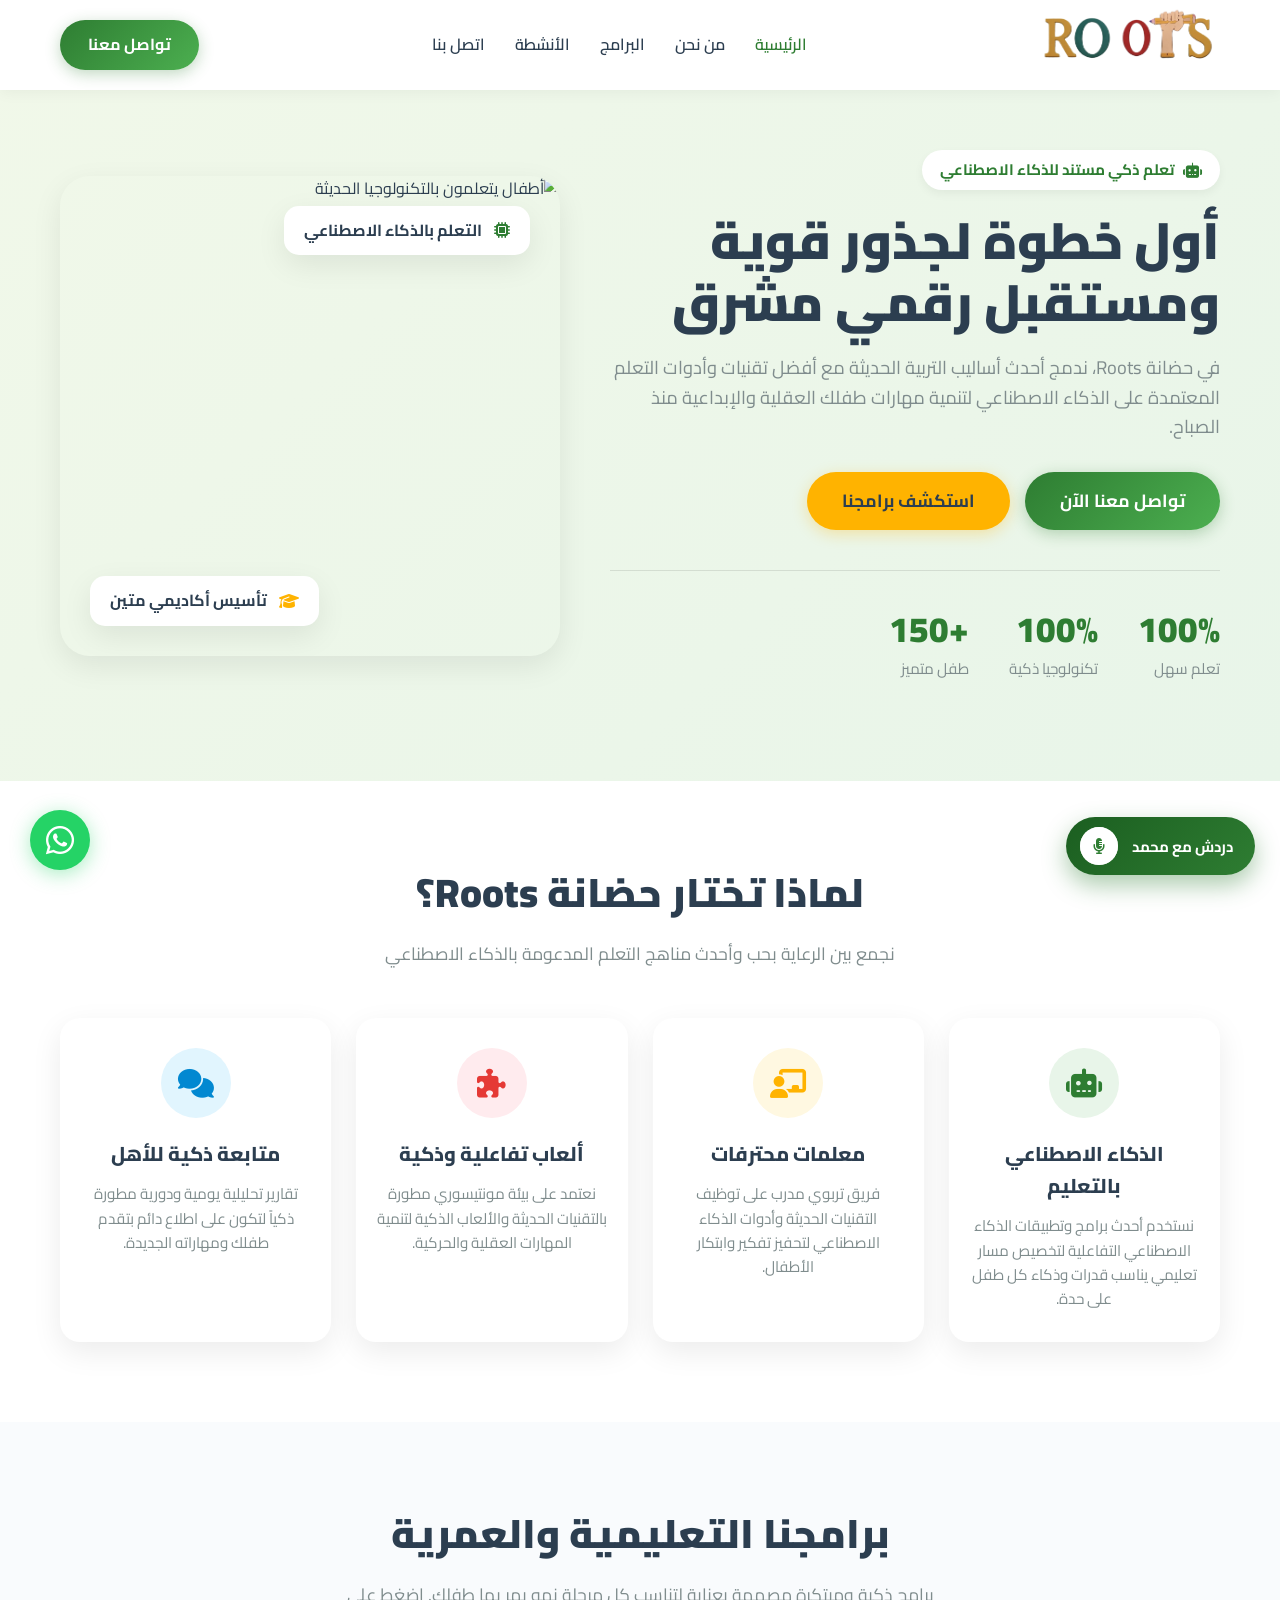
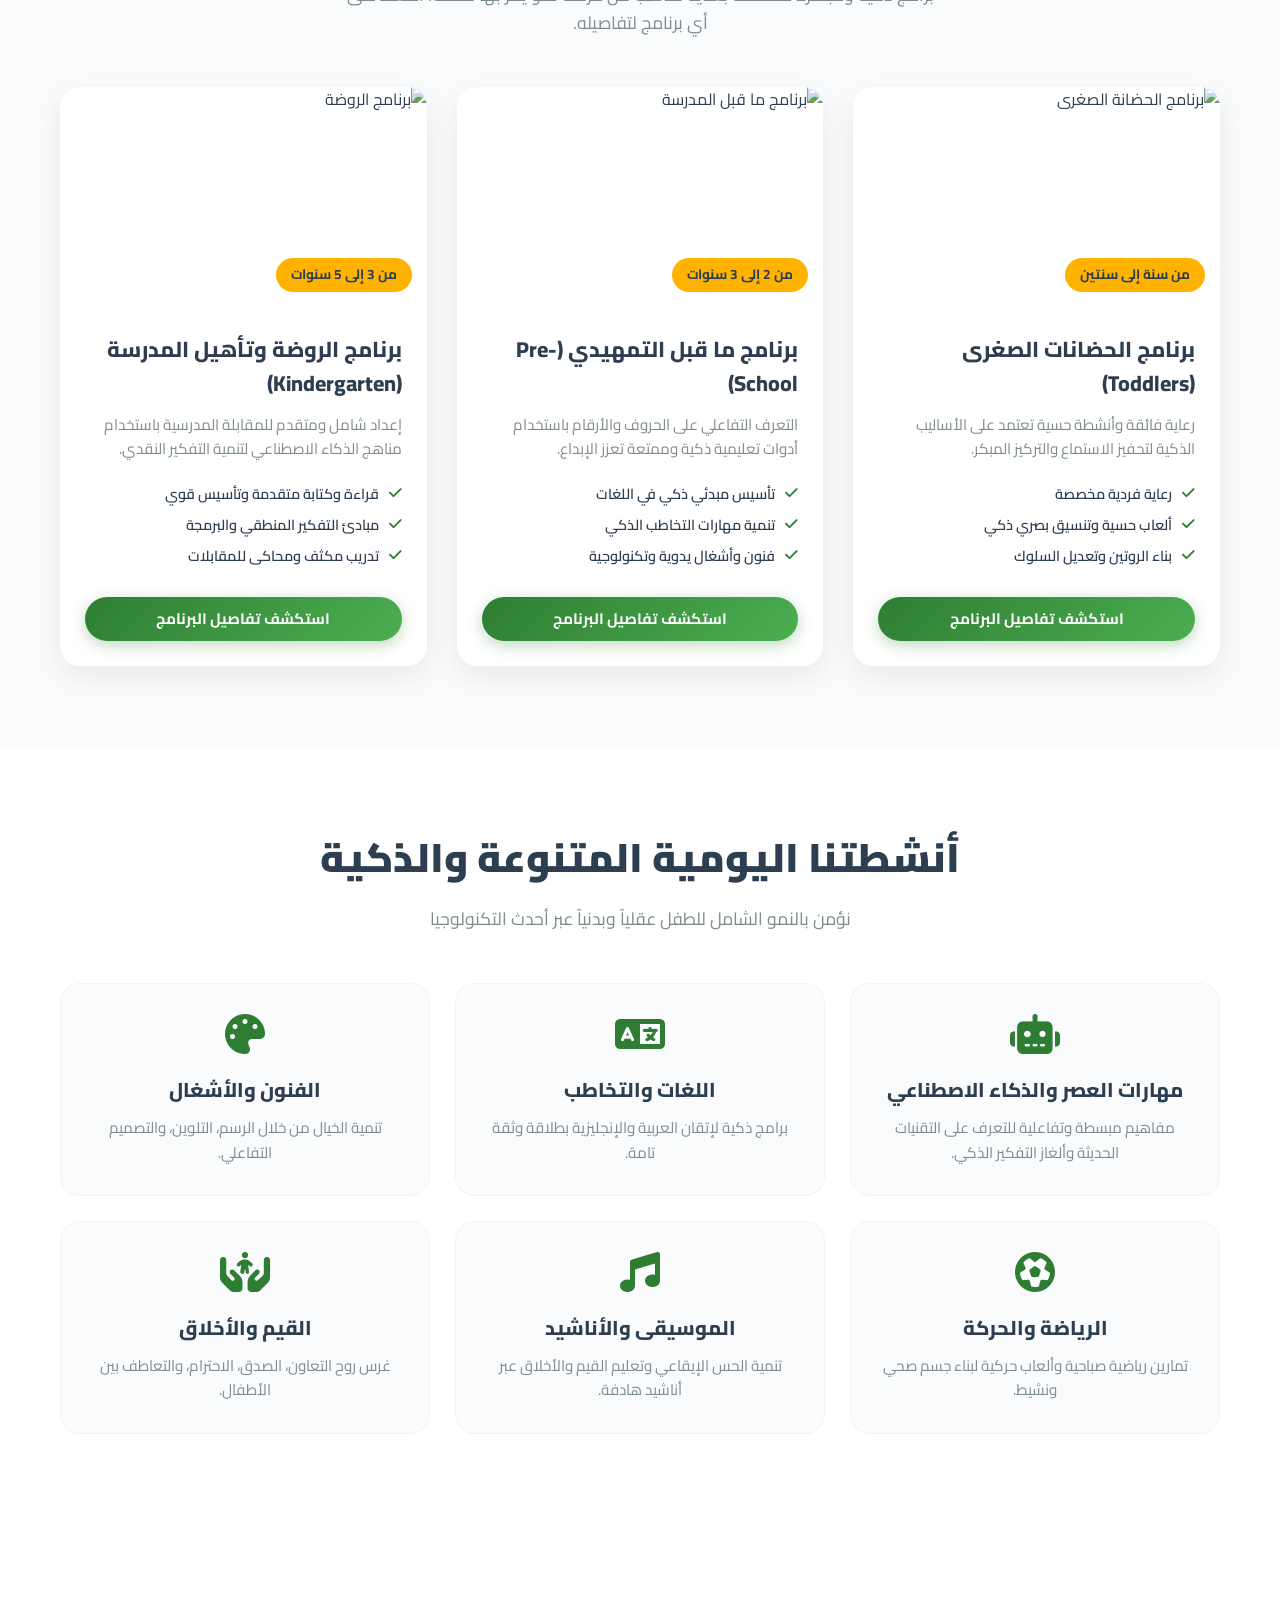
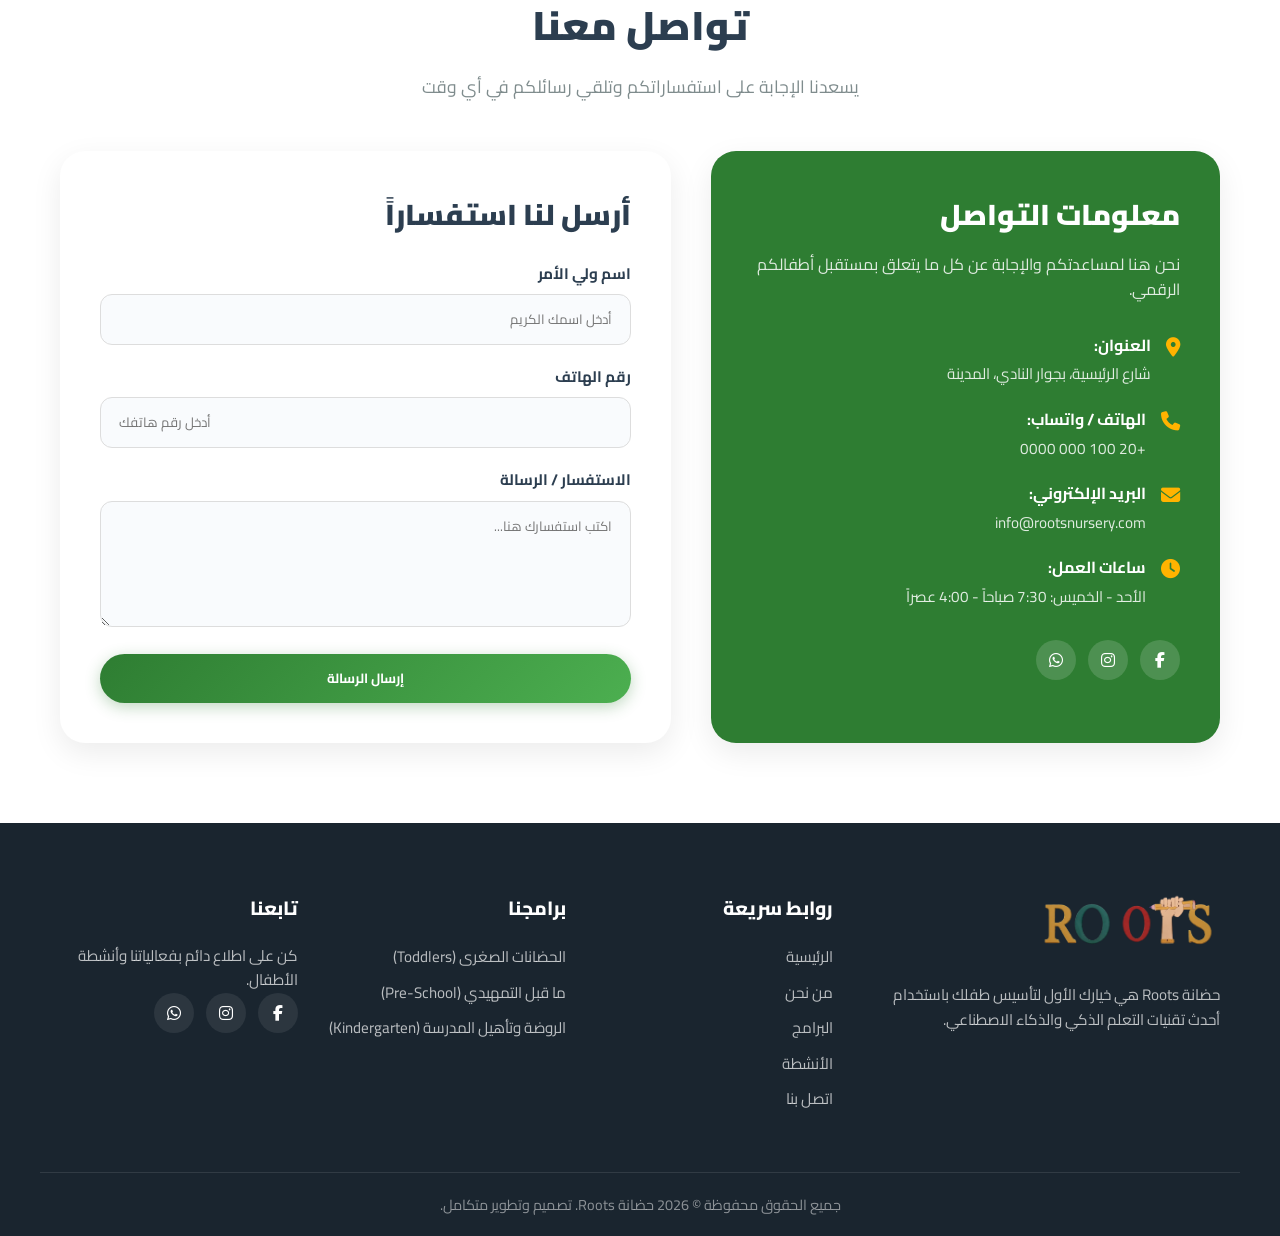
==== index.html @ 7ad9438c "Add files via upload" ====
<!DOCTYPE html>
<html lang="ar" dir="rtl">

<head>
    <meta charset="UTF-8">
    <meta name="viewport" content="width=device-width, initial-scale=1.0">
    <title>حضانة Roots - جذور قوية لمستقبل مشرق بالذكاء الاصطناعي</title>
    <!-- Font Awesome -->
    <link rel="stylesheet" href="https://cdnjs.cloudflare.com/ajax/libs/font-awesome/6.4.0/css/all.min.css">
    <!-- Google Fonts -->
    <link href="https://fonts.googleapis.com/css2?family=Cairo:wght@400;600;700;800;900&display=swap" rel="stylesheet">
    <link rel="icon" type="image/png" href="Tap img.png">
    <link rel="stylesheet" href="style.css">
</head>

<body>

    <!-- شريط التنقل العلوي -->
    <header class="navbar" id="navbar">
        <div class="container nav-container">
            <a href="index.html" class="logo-link">
                <div class="logo-wrapper">
                    <img src="roots logo.png" alt="Roots Logo" class="logo-img">
                </div>
            </a>
            <nav class="nav-menu" id="navMenu">
                <a href="index.html#hero" class="nav-link active">الرئيسية</a>
                <a href="index.html#about" class="nav-link">من نحن</a>
                <a href="index.html#programs" class="nav-link">البرامج</a>
                <a href="index.html#activities" class="nav-link">الأنشطة</a>
                <a href="index.html#contact" class="nav-link">اتصل بنا</a>
            </nav>
            <div class="nav-actions">
                <a href="#contact" class="btn-primary contact-btn">تواصل معنا</a>
                <button class="mobile-toggle" id="mobileToggle" aria-label="القائمة">
                    <i class="fa-solid fa-bars"></i>
                </button>
            </div>
        </div>
    </header>

    <!-- قسم الواجهة الرئيسية -->
    <section class="hero" id="hero">
        <div class="container hero-container">
            <div class="hero-content">
                <span class="badge-pill"><i class="fa-solid fa-robot"></i> تعلم ذكي مستند للذكاء الاصطناعي</span>
                <h1>أول خطوة لجذور قوية ومستقبل رقمي مشرق</h1>
                <p>في حضانة Roots، ندمج أحدث أساليب التربية الحديثة مع أفضل تقنيات وأدوات التعلم المعتمدة على الذكاء
                    الاصطناعي لتنمية مهارات طفلك العقلية والإبداعية منذ الصباح.</p>
                <div class="hero-buttons">
                    <a href="#contact" class="btn-primary btn-large">تواصل معنا الآن</a>
                    <a href="#programs" class="btn-secondary btn-large">استكشف برامجنا</a>
                </div>
                <div class="hero-stats">
                    <div class="stat-item">
                        <h3>100%</h3>
                        <p>تعلم سهل</p>
                    </div>
                    <div class="stat-item">
                        <h3>100%</h3>
                        <p>تكنولوجيا ذكية</p>
                    </div>
                    <div class="stat-item">
                        <h3>+150</h3>
                        <p>طفل متميز</p>
                    </div>
                </div>
            </div>
            <div class="hero-image">
                <div class="image-box">
                    <img src="https://images.unsplash.com/photo-1503676260728-1c00da094a0b?auto=format&fit=crop&w=800&q=80"
                        alt="أطفال يتعلمون بالتكنولوجيا الحديثة">
                    <div class="floating-card card-1">
                        <i class="fa-solid fa-microchip text-green"></i>
                        <span>التعلم بالذكاء الاصطناعي</span>
                    </div>
                    <div class="floating-card card-2">
                        <i class="fa-solid fa-graduation-cap text-yellow"></i>
                        <span>تأسيس أكاديمي متين</span>
                    </div>
                </div>
            </div>
        </div>
    </section>

    <!-- من نحن -->
    <section class="about section-padding" id="about">
        <div class="container">
            <div class="section-header text-center">
                <h2>لماذا تختار حضانة Roots؟</h2>
                <p>نجمع بين الرعاية بحب وأحدث مناهج التعلم المدعومة بالذكاء الاصطناعي</p>
            </div>
            <div class="about-grid">
                <div class="about-card">
                    <div class="icon-box bg-green-light">
                        <i class="fa-solid fa-robot text-green"></i>
                    </div>
                    <h3>الذكاء الاصطناعي بالتعليم</h3>
                    <p>نستخدم أحدث برامج وتطبيقات الذكاء الاصطناعي التفاعلية لتخصيص مسار تعليمي يناسب قدرات وذكاء كل طفل
                        على حدة.</p>
                </div>
                <div class="about-card">
                    <div class="icon-box bg-yellow-light">
                        <i class="fa-solid fa-chalkboard-user text-yellow"></i>
                    </div>
                    <h3>معلمات محترفات</h3>
                    <p>فريق تربوي مدرب على توظيف التقنيات الحديثة وأدوات الذكاء الاصطناعي لتحفيز تفكير وابتكار الأطفال.
                    </p>
                </div>
                <div class="about-card">
                    <div class="icon-box bg-red-light">
                        <i class="fa-solid fa-puzzle-piece text-red"></i>
                    </div>
                    <h3>ألعاب تفاعلية وذكية</h3>
                    <p>نعتمد على بيئة مونتيسوري مطورة بالتقنيات الحديثة والألعاب الذكية لتنمية المهارات العقلية
                        والحركية.</p>
                </div>
                <div class="about-card">
                    <div class="icon-box bg-blue-light">
                        <i class="fa-solid fa-comments text-blue"></i>
                    </div>
                    <h3>متابعة ذكية للأهل</h3>
                    <p>تقارير تحليلية يومية ودورية مطورة ذكياً لتكون على اطلاع دائم بتقدم طفلك ومهاراته الجديدة.</p>
                </div>
            </div>
        </div>
    </section>

    <!-- البرامج والأعمار -->
    <section class="programs section-padding bg-light" id="programs">
        <div class="container">
            <div class="section-header text-center">
                <h2>برامجنا التعليمية والعمرية</h2>
                <p>برامج ذكية ومبتكرة مصممة بعناية لتناسب كل مرحلة نمو يمر بها طفلك. اضغط على أي برنامج لتفاصيله.</p>
            </div>
            <div class="programs-grid">
                <!-- البرنامج الأول -->
                <div class="program-card">
                    <div class="program-img">
                        <img src="https://images.unsplash.com/photo-1587654780291-39c9404d746b?auto=format&fit=crop&w=600&q=80"
                            alt="برنامج الحضانة الصغرى">
                        <span class="age-tag">من سنة إلى سنتين</span>
                    </div>
                    <div class="program-content">
                        <h3>برنامج الحضانات الصغرى (Toddlers)</h3>
                        <p>رعاية فائقة وأنشطة حسية تعتمد على الأساليب الذكية لتحفيز الاستماع والتركيز المبكر.</p>
                        <ul class="program-features">
                            <li><i class="fa-solid fa-check"></i> رعاية فردية مخصصة</li>
                            <li><i class="fa-solid fa-check"></i> ألعاب حسية وتنسيق بصري ذكي</li>
                            <li><i class="fa-solid fa-check"></i> بناء الروتين وتعديل السلوك</li>
                        </ul>
                        <a href="program-details.html?program=toddlers"
                            class="btn-primary btn-block program-link-btn">استكشف تفاصيل البرنامج</a>
                    </div>
                </div>

                <!-- البرنامج الثاني -->
                <div class="program-card">
                    <div class="program-img">
                        <img src="https://images.unsplash.com/photo-1577896851231-70ef18881754?auto=format&fit=crop&w=600&q=80"
                            alt="برنامج ما قبل المدرسة">
                        <span class="age-tag">من 2 إلى 3 سنوات</span>
                    </div>
                    <div class="program-content">
                        <h3>برنامج ما قبل التمهيدي (Pre-School)</h3>
                        <p>التعرف التفاعلي على الحروف والأرقام باستخدام أدوات تعليمية ذكية وممتعة تعزز الإبداع.</p>
                        <ul class="program-features">
                            <li><i class="fa-solid fa-check"></i> تأسيس مبدئي ذكي في اللغات</li>
                            <li><i class="fa-solid fa-check"></i> تنمية مهارات التخاطب الذكي</li>
                            <li><i class="fa-solid fa-check"></i> فنون وأشغال يدوية وتكنولوجية</li>
                        </ul>
                        <a href="program-details.html?program=preschool"
                            class="btn-primary btn-block program-link-btn">استكشف تفاصيل البرنامج</a>
                    </div>
                </div>

                <!-- البرنامج الثالث -->
                <div class="program-card">
                    <div class="program-img">
                        <img src="https://images.unsplash.com/photo-1509062522246-3755977927d7?auto=format&fit=crop&w=600&q=80"
                            alt="برنامج الروضة">
                        <span class="age-tag">من 3 إلى 5 سنوات</span>
                    </div>
                    <div class="program-content">
                        <h3>برنامج الروضة وتأهيل المدرسة (Kindergarten)</h3>
                        <p>إعداد شامل ومتقدم للمقابلة المدرسية باستخدام مناهج الذكاء الاصطناعي لتنمية التفكير النقدي.
                        </p>
                        <ul class="program-features">
                            <li><i class="fa-solid fa-check"></i> قراءة وكتابة متقدمة وتأسيس قوي</li>
                            <li><i class="fa-solid fa-check"></i> مبادئ التفكير المنطقي والبرمجة</li>
                            <li><i class="fa-solid fa-check"></i> تدريب مكثف ومحاكى للمقابلات</li>
                        </ul>
                        <a href="program-details.html?program=kindergarten"
                            class="btn-primary btn-block program-link-btn">استكشف تفاصيل البرنامج</a>
                    </div>
                </div>
            </div>
        </div>
    </section>

    <!-- الأنشطة اليومية -->
    <section class="activities section-padding" id="activities">
        <div class="container">
            <div class="section-header text-center">
                <h2>أنشطتنا اليومية المتنوعة والذكية</h2>
                <p>نؤمن بالنمو الشامل للطفل عقلياً وبدنياً عبر أحدث التكنولوجيا</p>
            </div>
            <div class="activities-grid">
                <div class="activity-box">
                    <i class="fa-solid fa-robot"></i>
                    <h3>مهارات العصر والذكاء الاصطناعي</h3>
                    <p>مفاهيم مبسطة وتفاعلية للتعرف على التقنيات الحديثة وألغاز التفكير الذكي.</p>
                </div>
                <div class="activity-box">
                    <i class="fa-solid fa-language"></i>
                    <h3>اللغات والتخاطب</h3>
                    <p>برامج ذكية لإتقان العربية والإنجليزية بطلاقة وثقة تامة.</p>
                </div>
                <div class="activity-box">
                    <i class="fa-solid fa-palette"></i>
                    <h3>الفنون والأشغال</h3>
                    <p>تنمية الخيال من خلال الرسم، التلوين، والتصميم التفاعلي.</p>
                </div>
                <div class="activity-box">
                    <i class="fa-solid fa-futbol"></i>
                    <h3>الرياضة والحركة</h3>
                    <p>تمارين رياضية صباحية وألعاب حركية لبناء جسم صحي ونشيط.</p>
                </div>
                <div class="activity-box">
                    <i class="fa-solid fa-music"></i>
                    <h3>الموسيقى والأناشيد</h3>
                    <p>تنمية الحس الإيقاعي وتعليم القيم والأخلاق عبر أناشيد هادفة.</p>
                </div>
                <div class="activity-box">
                    <i class="fa-solid fa-hands-holding-child"></i>
                    <h3>القيم والأخلاق</h3>
                    <p>غرس روح التعاون، الصدق، الاحترام، والتعاطف بين الأطفال.</p>
                </div>
            </div>
        </div>
    </section>

    <!-- تواصل معنا -->
    <section class="contact section-padding" id="contact">
        <div class="container">
            <div class="section-header text-center">
                <h2>تواصل معنا</h2>
                <p>يسعدنا الإجابة على استفساراتكم وتلقي رسائلكم في أي وقت</p>
            </div>
            <div class="contact-grid">
                <div class="contact-info">
                    <h3>معلومات التواصل</h3>
                    <p>نحن هنا لمساعدتكم والإجابة عن كل ما يتعلق بمستقبل أطفالكم الرقمي.</p>
                    <ul class="info-list">
                        <li>
                            <i class="fa-solid fa-location-dot"></i>
                            <div>
                                <strong>العنوان:</strong>
                                <span>شارع الرئيسية، بجوار النادي، المدينة</span>
                            </div>
                        </li>
                        <li>
                            <i class="fa-solid fa-phone"></i>
                            <div>
                                <strong>الهاتف / واتساب:</strong>
                                <span>+20 100 000 0000</span>
                            </div>
                        </li>
                        <li>
                            <i class="fa-solid fa-envelope"></i>
                            <div>
                                <strong>البريد الإلكتروني:</strong>
                                <span>info@rootsnursery.com</span>
                            </div>
                        </li>
                        <li>
                            <i class="fa-solid fa-clock"></i>
                            <div>
                                <strong>ساعات العمل:</strong>
                                <span>الأحد - الخميس: 7:30 صباحاً - 4:00 عصراً</span>
                            </div>
                        </li>
                    </ul>
                    <div class="social-links">
                        <a href="#" aria-label="Facebook"><i class="fa-brands fa-facebook-f"></i></a>
                        <a href="#" aria-label="Instagram"><i class="fa-brands fa-instagram"></i></a>
                        <a href="#" aria-label="WhatsApp"><i class="fa-brands fa-whatsapp"></i></a>
                    </div>
                </div>
                <div class="contact-form-card">
                    <h3>أرسل لنا استفساراً</h3>
                    <form id="inquiryForm">
                        <div class="form-group">
                            <label for="name">اسم ولي الأمر</label>
                            <input type="text" id="name" required placeholder="أدخل اسمك الكريم">
                        </div>
                        <div class="form-group">
                            <label for="phone">رقم الهاتف</label>
                            <input type="tel" id="phone" required placeholder="أدخل رقم هاتفك">
                        </div>
                        <div class="form-group">
                            <label for="message">الاستفسار / الرسالة</label>
                            <textarea id="message" rows="4" required placeholder="اكتب استفسارك هنا..."></textarea>
                        </div>
                        <button type="submit" class="btn-primary btn-block">إرسال الرسالة</button>
                    </form>
                </div>
            </div>
        </div>
    </section>

    <!-- الفوتر -->
    <footer class="footer">
        <div class="container footer-container">
            <div class="footer-col">
                <div class="logo-wrapper footer-logo">
                    <img src="roots logo.png" alt="Roots Logo" class="logo-img">
                </div>
                <p>حضانة Roots هي خيارك الأول لتأسيس طفلك باستخدام أحدث تقنيات التعلم الذكي والذكاء الاصطناعي.</p>
            </div>
            <div class="footer-col">
                <h3>روابط سريعة</h3>
                <ul>
                    <li><a href="index.html#hero">الرئيسية</a></li>
                    <li><a href="index.html#about">من نحن</a></li>
                    <li><a href="index.html#programs">البرامج</a></li>
                    <li><a href="index.html#activities">الأنشطة</a></li>
                    <li><a href="index.html#contact">اتصل بنا</a></li>
                </ul>
            </div>
            <div class="footer-col">
                <h3>برامجنا</h3>
                <ul>
                    <li><a href="program-details.html?program=toddlers">الحضانات الصغرى (Toddlers)</a></li>
                    <li><a href="program-details.html?program=preschool">ما قبل التمهيدي (Pre-School)</a></li>
                    <li><a href="program-details.html?program=kindergarten">الروضة وتأهيل المدرسة (Kindergarten)</a>
                    </li>
                </ul>
            </div>
            <div class="footer-col">
                <h3>تابعنا</h3>
                <p>كن على اطلاع دائم بفعالياتنا وأنشطة الأطفال.</p>
                <div class="social-links footer-social">
                    <a href="#" aria-label="Facebook"><i class="fa-brands fa-facebook-f"></i></a>
                    <a href="#" aria-label="Instagram"><i class="fa-brands fa-instagram"></i></a>
                    <a href="#" aria-label="WhatsApp"><i class="fa-brands fa-whatsapp"></i></a>
                </div>
            </div>
        </div>
        <div class="footer-bottom">
            <p>جميع الحقوق محفوظة © 2026 حضانة Roots. تصميم وتطوير متكامل.</p>
        </div>
    </footer>

    <!-- زر واتساب عائم -->
    <a href="https://wa.me/201000000000" class="whatsapp-float" target="_blank" aria-label="تواصل واتساب">
        <i class="fa-brands fa-whatsapp"></i>
    </a>

    <!-- رسالة النجاح المنبثقة -->
    <div class="success-toast" id="successToast">
        <i class="fa-solid fa-circle-check"></i>
        <span>تم إرسال رسالتك بنجاح! سنتواصل معك قريباً.</span>
    </div>

    <!-- ========================================================
         المساعد الصوتي المصري "محمد" (Orb Voice UI)
         ======================================================== -->
    <div id="chat-widget-container">
        <!-- زر فتح المساعد الصوتي -->
        <button id="chat-toggle-btn" aria-label="تحدث مع محمد">
            <span>دردش مع محمد</span>
            <div class="voice-pulse-circle">
                <i class="fa-solid fa-microphone-lines"></i>
                <div class="pulse-ring"></div>
            </div>
        </button>

        <!-- صندوق المحادثة الصوتي الكامل -->
        <div id="chat-box" class="chat-hidden">
            <div class="chat-header">
                <div class="header-info">
                    <div class="live-indicator"></div>
                    <div>
                        <h4>محمد (المساعد الصوتي)</h4>
                        <span class="bot-status" id="botStatus">متصل ومستعد للكلام</span>
                    </div>
                </div>
                <button id="close-chat" title="إغلاق"><i class="fa-solid fa-xmark"></i></button>
            </div>

            <!-- مسرح الأفاتار الصوتي المتفاعل (Orb) -->
            <div class="voice-avatar-stage">
                <div class="orb-container" id="orbContainer">
                    <div class="wave wave-1"></div>
                    <div class="wave wave-2"></div>
                    <div class="wave wave-3"></div>
                    <div class="orb-core" id="orbCore">
                        <i class="fa-solid fa-headset"></i>
                    </div>
                </div>
                <div class="voice-caption" id="voiceCaption">اضغط على المايك وكلمني في أي حاجة في بالك!</div>
            </div>

            <!-- الرسائل النصية المدمجة -->
            <div class="chat-messages" id="chatMessages">
                <div class="message-row bot-row">
                    <div class="message bot-message">
                        أهلاً بيك يا باشا! أنا <strong>محمد</strong>، دردش معايا بصوتك أو كتابة في أي موضوع تحبه.. أنا
                        معاك وسامعك!
                    </div>
                </div>
            </div>

            <!-- شريط الكتابة والمايك -->
            <div class="chat-input-area">
                <input type="text" id="user-input" placeholder="اكتب أو اتكلم بالمايك..." autocomplete="off">
                <button id="voice-btn" class="main-mic-action" title="تحدث بصوتك">
                    <i class="fa-solid fa-microphone"></i>
                </button>
                <button id="send-btn" title="إرسال">
                    <i class="fa-solid fa-paper-plane"></i>
                </button>
            </div>
        </div>
    </div>

    <script src="script.js"></script>
</body>

</html>
---- style.css ----
:root {
    --primary: #2e7d32;
    --primary-light: #4caf50;
    --secondary: #ffb300;
    --accent: #e53935;
    --text-dark: #2c3e50;
    --text-light: #7f8c8d;
    --bg-light: #f9fbfd;
    --white: #ffffff;
    --shadow: 0 10px 30px rgba(0, 0, 0, 0.08);
    --transition: all 0.3s ease;
}

* {
    margin: 0;
    padding: 0;
    box-sizing: border-box;
    font-family: 'Cairo', sans-serif;
    scroll-behavior: smooth;
}

body {
    color: var(--text-dark);
    background-color: var(--white);
    line-height: 1.6;
    overflow-x: hidden;
}

.container {
    max-width: 1200px;
    margin: 0 auto;
    padding: 0 20px;
}

.section-padding {
    padding: 80px 0;
}

.bg-light {
    background-color: var(--bg-light);
}

.text-center {
    text-align: center;
}

.section-header h2 {
    font-size: 2.5rem;
    font-weight: 900;
    color: var(--text-dark);
    margin-bottom: 15px;
}

.section-header p {
    font-size: 1.1rem;
    color: var(--text-light);
    max-width: 600px;
    margin: 0 auto 50px;
}

/* الأزرار */
.btn-primary {
    background: linear-gradient(135deg, var(--primary), var(--primary-light));
    color: var(--white);
    padding: 12px 28px;
    border-radius: 50px;
    font-weight: 700;
    text-decoration: none;
    box-shadow: 0 4px 15px rgba(46, 125, 50, 0.3);
    transition: var(--transition);
    border: none;
    cursor: pointer;
    display: inline-block;
}

.btn-primary:hover {
    transform: translateY(-3px);
    box-shadow: 0 6px 20px rgba(46, 125, 50, 0.4);
}

.btn-secondary {
    background-color: var(--secondary);
    color: var(--text-dark);
    padding: 12px 28px;
    border-radius: 50px;
    font-weight: 700;
    text-decoration: none;
    transition: var(--transition);
    display: inline-block;
    box-shadow: 0 4px 15px rgba(255, 179, 0, 0.3);
}

.btn-secondary:hover {
    transform: translateY(-3px);
    background-color: #ffa000;
}

.btn-large {
    padding: 15px 35px;
    font-size: 1.1rem;
}

.btn-block {
    width: 100%;
    text-align: center;
}

.program-link-btn {
    margin-top: 15px;
    padding: 10px 20px;
    font-size: 0.95rem;
}

/* تعديل عرض اللوجو */
.logo-wrapper {
    display: flex;
    align-items: center;
    max-width: 180px;
    overflow: hidden;
}

.logo-img {
    width: 100%;
    height: auto;
    object-fit: contain;
    transform: scaleX(-1);
    transform-origin: center;
}

.footer-logo {
    margin-bottom: 15px;
}

/* شريط التنقل */
.navbar {
    position: fixed;
    top: 0;
    left: 0;
    width: 100%;
    background-color: var(--white);
    box-shadow: 0 2px 15px rgba(0, 0, 0, 0.05);
    z-index: 1000;
    transition: var(--transition);
}

.nav-container {
    display: flex;
    justify-content: space-between;
    align-items: center;
    height: 90px;
}

.nav-menu {
    display: flex;
    gap: 30px;
    align-items: center;
}

.nav-link {
    text-decoration: none;
    color: var(--text-dark);
    font-weight: 600;
    transition: var(--transition);
}

.nav-link:hover,
.nav-link.active {
    color: var(--primary);
}

.nav-actions {
    display: flex;
    align-items: center;
    gap: 15px;
}

.mobile-toggle {
    display: none;
    background: none;
    border: none;
    font-size: 1.5rem;
    color: var(--text-dark);
    cursor: pointer;
}

/* واجهة البطل (Hero) */
.hero {
    padding-top: 150px;
    padding-bottom: 100px;
    background: linear-gradient(135deg, #f1f8e9 0%, #e8f5e9 100%);
    position: relative;
}

.hero-container {
    display: grid;
    grid-template-columns: 1.1fr 0.9fr;
    gap: 50px;
    align-items: center;
}

.badge-pill {
    background-color: var(--white);
    color: var(--primary);
    padding: 8px 18px;
    border-radius: 50px;
    font-weight: 700;
    font-size: 0.95rem;
    display: inline-flex;
    align-items: center;
    gap: 8px;
    box-shadow: 0 4px 10px rgba(0, 0, 0, 0.05);
    margin-bottom: 20px;
}

.hero-content h1 {
    font-size: 3.2rem;
    font-weight: 900;
    color: var(--text-dark);
    line-height: 1.2;
    margin-bottom: 20px;
}

.hero-content p {
    font-size: 1.15rem;
    color: var(--text-light);
    margin-bottom: 30px;
}

.hero-buttons {
    display: flex;
    gap: 15px;
    margin-bottom: 40px;
}

.hero-stats {
    display: flex;
    gap: 40px;
    border-top: 1px solid rgba(0, 0, 0, 0.1);
    padding-top: 30px;
}

.stat-item h3 {
    font-size: 2.2rem;
    font-weight: 900;
    color: var(--primary);
}

.stat-item p {
    color: var(--text-light);
    margin-bottom: 0;
    font-size: 0.95rem;
}

.hero-image .image-box {
    position: relative;
    border-radius: 30px;
    overflow: hidden;
    box-shadow: var(--shadow);
}

.hero-image img {
    width: 100%;
    height: 480px;
    object-fit: cover;
    display: block;
}

.floating-card {
    position: absolute;
    background: var(--white);
    padding: 12px 20px;
    border-radius: 15px;
    display: flex;
    align-items: center;
    gap: 12px;
    box-shadow: var(--shadow);
    font-weight: 700;
    animation: float 3s ease-in-out infinite;
}

.card-1 {
    top: 30px;
    right: 30px;
}

.card-2 {
    bottom: 30px;
    left: 30px;
    animation-delay: 1.5s;
}

.text-red {
    color: var(--accent);
}

.text-yellow {
    color: var(--secondary);
}

.text-green {
    color: var(--primary);
}

.text-blue {
    color: #0288d1;
}

@keyframes float {

    0%,
    100% {
        transform: translateY(0);
    }

    50% {
        transform: translateY(-10px);
    }
}

/* قسم من نحن */
.about-grid {
    display: grid;
    grid-template-columns: repeat(4, 1fr);
    gap: 25px;
}

.about-card {
    background: var(--white);
    padding: 30px 20px;
    border-radius: 20px;
    box-shadow: var(--shadow);
    transition: var(--transition);
    text-align: center;
}

.about-card:hover {
    transform: translateY(-8px);
}

.icon-box {
    width: 70px;
    height: 70px;
    border-radius: 50%;
    display: flex;
    align-items: center;
    justify-content: center;
    font-size: 1.8rem;
    margin: 0 auto 20px;
}

.bg-green-light {
    background: #e8f5e9;
}

.bg-yellow-light {
    background: #fff8e1;
}

.bg-red-light {
    background: #ffebee;
}

.bg-blue-light {
    background: #e1f5fe;
}

.about-card h3 {
    font-size: 1.25rem;
    margin-bottom: 12px;
    font-weight: 800;
}

.about-card p {
    color: var(--text-light);
    font-size: 0.95rem;
}

/* البرامج الرئيسية */
.programs-grid {
    display: grid;
    grid-template-columns: repeat(3, 1fr);
    gap: 30px;
}

.program-card {
    background: var(--white);
    border-radius: 20px;
    overflow: hidden;
    box-shadow: var(--shadow);
    transition: var(--transition);
}

.program-card:hover {
    transform: translateY(-8px);
}

.program-img {
    position: relative;
    height: 220px;
}

.program-img img {
    width: 100%;
    height: 100%;
    object-fit: cover;
}

.age-tag {
    position: absolute;
    bottom: 15px;
    right: 15px;
    background: var(--secondary);
    color: var(--text-dark);
    padding: 6px 15px;
    border-radius: 50px;
    font-weight: 700;
    font-size: 0.85rem;
}

.program-content {
    padding: 25px;
}

.program-content h3 {
    font-size: 1.35rem;
    margin-bottom: 12px;
    font-weight: 800;
}

.program-content p {
    color: var(--text-light);
    font-size: 0.95rem;
    margin-bottom: 20px;
}

.program-features {
    list-style: none;
    margin-bottom: 15px;
}

.program-features li {
    display: flex;
    align-items: center;
    gap: 10px;
    margin-bottom: 8px;
    font-size: 0.9rem;
    font-weight: 600;
    color: var(--text-dark);
}

.program-features li i {
    color: var(--primary);
}

/* الأنشطة اليومية */
.activities-grid {
    display: grid;
    grid-template-columns: repeat(3, 1fr);
    gap: 25px;
}

.activity-box {
    background: var(--bg-light);
    padding: 30px;
    border-radius: 20px;
    text-align: center;
    transition: var(--transition);
    border: 1px solid rgba(0, 0, 0, 0.03);
}

.activity-box:hover {
    background: var(--white);
    box-shadow: var(--shadow);
    transform: translateY(-5px);
}

.activity-box i {
    font-size: 2.5rem;
    color: var(--primary);
    margin-bottom: 20px;
}

.activity-box h3 {
    font-size: 1.25rem;
    font-weight: 800;
    margin-bottom: 10px;
}

.activity-box p {
    color: var(--text-light);
    font-size: 0.95rem;
}

/* تفاصيل البرامج التعليمية (مصححة ومدمجة) */
.program-details-section {
    padding-top: 140px;
    background-color: var(--bg-light);
    min-height: 80vh;
}

.back-nav {
    margin-bottom: 30px;
}

.back-btn {
    color: var(--primary);
    text-decoration: none;
    font-weight: 700;
    display: inline-flex;
    align-items: center;
    gap: 8px;
    transition: var(--transition);
}

.back-btn:hover {
    transform: translateX(-5px);
}

.program-detail-container {
    background: var(--white);
    padding: 40px;
    border-radius: 25px;
    box-shadow: var(--shadow);
}

.program-hero-info {
    border-bottom: 1px solid #eee;
    padding-bottom: 25px;
    margin-bottom: 30px;
}

.age-tag-detail {
    display: inline-block;
    background: var(--secondary);
    color: var(--text-dark);
    padding: 6px 18px;
    border-radius: 50px;
    font-weight: 700;
    font-size: 0.9rem;
    margin-bottom: 15px;
}

.program-hero-info h1 {
    font-size: 2.2rem;
    font-weight: 900;
    margin-bottom: 10px;
    color: var(--text-dark);
}

.program-hero-info p {
    font-size: 1.1rem;
    color: var(--text-light);
}

.program-body-grid {
    display: grid;
    grid-template-columns: 2fr 1fr;
    gap: 40px;
    align-items: start;
}

.program-main-text h3 {
    font-size: 1.4rem;
    font-weight: 800;
    margin-bottom: 15px;
    display: flex;
    align-items: center;
    gap: 10px;
}

.mt-30 {
    margin-top: 30px;
}

.section-subtext {
    color: var(--text-light);
    font-size: 0.95rem;
    margin-bottom: 20px;
}

.course-modules-list {
    display: flex;
    flex-direction: column;
    gap: 15px;
    margin-top: 15px;
}

.course-module-card {
    background: var(--bg-light);
    border: 1px solid rgba(0, 0, 0, 0.05);
    border-radius: 15px;
    padding: 20px;
    transition: var(--transition);
}

.course-module-card:hover {
    border-color: var(--primary);
    box-shadow: 0 5px 15px rgba(46, 125, 50, 0.08);
}

.module-header {
    display: flex;
    justify-content: space-between;
    align-items: center;
    margin-bottom: 10px;
}

.module-header h4 {
    font-size: 1.1rem;
    font-weight: 800;
    color: var(--text-dark);
    display: flex;
    align-items: center;
    gap: 10px;
}

.module-header h4 i {
    color: var(--primary);
}

.module-badge {
    background: #e8f5e9;
    color: var(--primary);
    padding: 4px 12px;
    border-radius: 20px;
    font-size: 0.8rem;
    font-weight: 700;
}

.module-topics {
    list-style: none;
    margin-top: 12px;
    padding-right: 15px;
    border-right: 2px solid var(--primary-light);
}

.module-topics li {
    font-size: 0.95rem;
    color: var(--text-light);
    margin-bottom: 6px;
    display: flex;
    align-items: center;
    gap: 8px;
}

.module-topics li i {
    font-size: 0.5rem;
    color: var(--primary);
}

.program-sidebar-box {
    background: #f1f8e9;
    padding: 30px;
    border-radius: 20px;
    border: 1px solid rgba(46, 125, 50, 0.15);
}

.program-sidebar-box h3 {
    font-size: 1.25rem;
    font-weight: 800;
    margin-bottom: 10px;
}

.program-sidebar-box p {
    font-size: 0.95rem;
    color: var(--text-light);
    margin-bottom: 20px;
}

/* تواصل معنا */
.contact-grid {
    display: grid;
    grid-template-columns: 1fr 1.2fr;
    gap: 40px;
}

.contact-info {
    background: var(--primary);
    color: var(--white);
    padding: 40px;
    border-radius: 25px;
    box-shadow: var(--shadow);
}

.contact-info h3 {
    font-size: 1.8rem;
    font-weight: 900;
    margin-bottom: 15px;
}

.contact-info>p {
    color: rgba(255, 255, 255, 0.85);
    margin-bottom: 30px;
}

.info-list {
    list-style: none;
    margin-bottom: 30px;
}

.info-list li {
    display: flex;
    gap: 15px;
    margin-bottom: 20px;
    align-items: flex-start;
}

.info-list i {
    font-size: 1.2rem;
    color: var(--secondary);
    margin-top: 5px;
}

.info-list strong {
    display: block;
    margin-bottom: 3px;
}

.info-list span {
    color: rgba(255, 255, 255, 0.85);
    font-size: 0.95rem;
}

.social-links {
    display: flex;
    gap: 12px;
}

.social-links a {
    width: 40px;
    height: 40px;
    background: rgba(255, 255, 255, 0.15);
    color: var(--white);
    border-radius: 50%;
    display: flex;
    align-items: center;
    justify-content: center;
    text-decoration: none;
    transition: var(--transition);
}

.social-links a:hover {
    background: var(--secondary);
    color: var(--text-dark);
}

.contact-form-card {
    background: var(--white);
    padding: 40px;
    border-radius: 25px;
    box-shadow: var(--shadow);
}

.contact-form-card h3 {
    font-size: 1.8rem;
    font-weight: 900;
    margin-bottom: 25px;
}

.form-group {
    margin-bottom: 20px;
}

.form-group label {
    display: block;
    font-weight: 700;
    margin-bottom: 8px;
    font-size: 0.95rem;
}

.form-group input,
.form-group textarea {
    width: 100%;
    padding: 12px 18px;
    border: 1px solid #ddd;
    border-radius: 12px;
    font-family: 'Cairo', sans-serif;
    outline: none;
    transition: var(--transition);
    background: var(--bg-light);
}

.form-group input:focus,
.form-group textarea:focus {
    border-color: var(--primary);
    background: var(--white);
}

/* الفوتر */
.footer {
    background: #1a252f;
    color: var(--white);
    padding-top: 70px;
}

.footer-container {
    display: grid;
    grid-template-columns: 1.5fr 1fr 1fr 1fr;
    gap: 30px;
    padding-bottom: 50px;
    border-bottom: 1px solid rgba(255, 255, 255, 0.1);
}

.footer-col p {
    color: rgba(255, 255, 255, 0.7);
    font-size: 0.95rem;
    margin-top: 15px;
}

.footer-col h3 {
    font-size: 1.2rem;
    font-weight: 800;
    margin-bottom: 20px;
}

.footer-col ul {
    list-style: none;
}

.footer-col ul li {
    margin-bottom: 10px;
}

.footer-col ul li a {
    color: rgba(255, 255, 255, 0.7);
    text-decoration: none;
    transition: var(--transition);
    font-size: 0.95rem;
}

.footer-col ul li a:hover {
    color: var(--secondary);
    padding-right: 5px;
}

.footer-social a {
    background: rgba(255, 255, 255, 0.08);
}

.footer-bottom {
    text-align: center;
    padding: 20px 0;
    color: rgba(255, 255, 255, 0.5);
    font-size: 0.9rem;
}

/* زر واتساب العائم */
.whatsapp-float {
    position: fixed;
    bottom: 30px;
    left: 30px;
    background: #25d366;
    color: var(--white);
    width: 60px;
    height: 60px;
    border-radius: 50%;
    display: flex;
    align-items: center;
    justify-content: center;
    font-size: 2rem;
    box-shadow: 0 4px 20px rgba(37, 211, 102, 0.4);
    z-index: 999;
    transition: var(--transition);
    text-decoration: none;
}

.whatsapp-float:hover {
    transform: scale(1.1);
}

/* رسالة النجاح المنبثقة */
.success-toast {
    position: fixed;
    bottom: 30px;
    right: 30px;
    background: var(--white);
    color: var(--text-dark);
    padding: 15px 25px;
    border-radius: 12px;
    box-shadow: 0 10px 30px rgba(0, 0, 0, 0.15);
    display: flex;
    align-items: center;
    gap: 12px;
    z-index: 2000;
    transform: translateY(100px);
    opacity: 0;
    transition: var(--transition);
    border-right: 5px solid var(--primary);
}

.success-toast.show {
    transform: translateY(0);
    opacity: 1;
}

.success-toast i {
    color: var(--primary);
    font-size: 1.5rem;
}

/* ========================================================
   أفاتار المساعد الصوتي المصري "محمد" (Voice Orb Style)
   ======================================================== */
#chat-widget-container {
    position: fixed;
    bottom: 25px;
    right: 25px;
    z-index: 9999;
    direction: rtl;
}

#chat-toggle-btn {
    background: linear-gradient(135deg, #1b5e20, #2e7d32, #4caf50);
    background-size: 200% 200%;
    animation: gradientShift 6s ease infinite;
    color: #ffffff;
    border: none;
    padding: 10px 22px 10px 14px;
    border-radius: 50px;
    font-size: 15px;
    font-weight: 700;
    cursor: pointer;
    box-shadow: 0 10px 25px rgba(46, 125, 50, 0.4);
    transition: var(--transition);
    display: flex;
    align-items: center;
    gap: 14px;
}

#chat-toggle-btn:hover {
    transform: translateY(-4px) scale(1.02);
    box-shadow: 0 14px 35px rgba(46, 125, 50, 0.5);
}

.voice-pulse-circle {
    width: 38px;
    height: 38px;
    background: #ffffff;
    color: var(--primary);
    border-radius: 50%;
    display: flex;
    align-items: center;
    justify-content: center;
    font-size: 16px;
    position: relative;
}

.pulse-ring {
    position: absolute;
    width: 100%;
    height: 100%;
    border-radius: 50%;
    border: 2px solid rgba(255, 255, 255, 0.8);
    animation: ringGlow 2s infinite ease-out;
}

@keyframes ringGlow {
    0% {
        transform: scale(1);
        opacity: 0.9;
    }

    100% {
        transform: scale(1.6);
        opacity: 0;
    }
}

@keyframes gradientShift {
    0% {
        background-position: 0% 50%;
    }

    50% {
        background-position: 100% 50%;
    }

    100% {
        background-position: 0% 50%;
    }
}

#chat-box {
    width: 380px;
    height: 560px;
    background: #0f172a;
    color: #f8fafc;
    border-radius: 26px;
    box-shadow: 0 20px 60px rgba(0, 0, 0, 0.45);
    display: flex;
    flex-direction: column;
    overflow: hidden;
    position: absolute;
    bottom: 75px;
    right: 0;
    border: 1px solid rgba(255, 255, 255, 0.1);
}

.chat-hidden {
    display: none !important;
}

.chat-header {
    background: rgba(15, 23, 42, 0.85);
    backdrop-filter: blur(10px);
    padding: 14px 18px;
    display: flex;
    justify-content: space-between;
    align-items: center;
    border-bottom: 1px solid rgba(255, 255, 255, 0.08);
}

.header-info {
    display: flex;
    align-items: center;
    gap: 10px;
}

.live-indicator {
    width: 10px;
    height: 10px;
    background-color: #22c55e;
    border-radius: 50%;
    box-shadow: 0 0 10px #22c55e;
    animation: livePulse 1.5s infinite;
}

@keyframes livePulse {

    0%,
    100% {
        opacity: 1;
    }

    50% {
        opacity: 0.4;
    }
}

.header-info h4 {
    margin: 0;
    font-size: 14px;
    font-weight: 800;
    color: #ffffff;
}

.bot-status {
    font-size: 11px;
    color: #94a3b8;
    display: block;
}

.chat-header button {
    background: rgba(255, 255, 255, 0.1);
    border: none;
    color: #ffffff;
    width: 30px;
    height: 30px;
    border-radius: 50%;
    cursor: pointer;
    transition: var(--transition);
}

.chat-header button:hover {
    background: rgba(255, 255, 255, 0.25);
}

/* مسرح الأفاتار الصوتي المركزي */
.voice-avatar-stage {
    display: flex;
    flex-direction: column;
    align-items: center;
    justify-content: center;
    padding: 24px 15px 15px;
    background: radial-gradient(circle at center, rgba(46, 125, 50, 0.15) 0%, transparent 70%);
}

.orb-container {
    width: 110px;
    height: 110px;
    position: relative;
    display: flex;
    align-items: center;
    justify-content: center;
}

.orb-core {
    width: 64px;
    height: 64px;
    border-radius: 50%;
    background: radial-gradient(circle at 30% 30%, #4ade80, #15803d, #052e16);
    box-shadow: 0 0 25px rgba(74, 222, 128, 0.6);
    z-index: 3;
    display: flex;
    align-items: center;
    justify-content: center;
    color: #ffffff;
    font-size: 20px;
    transition: transform 0.3s ease, box-shadow 0.3s ease;
}

.wave {
    position: absolute;
    border-radius: 50%;
    border: 2px solid rgba(74, 222, 128, 0.3);
    width: 100%;
    height: 100%;
    z-index: 1;
    pointer-events: none;
    opacity: 0;
}

.orb-container .wave-1 {
    animation: waveBreath 3s infinite ease-in-out;
}

@keyframes waveBreath {

    0%,
    100% {
        transform: scale(0.8);
        opacity: 0.3;
    }

    50% {
        transform: scale(1.1);
        opacity: 0.6;
    }
}

/* حالة الاستماع (Listening) */
.orb-container.listening .orb-core {
    background: radial-gradient(circle at 30% 30%, #f97316, #ea580c, #7c2d12);
    box-shadow: 0 0 35px rgba(249, 115, 22, 0.8);
    transform: scale(1.15);
}

.orb-container.listening .wave {
    border-color: rgba(249, 115, 22, 0.5);
    animation: pulseWaves 1.2s infinite ease-out;
}

.orb-container.listening .wave-2 {
    animation-delay: 0.4s;
}

.orb-container.listening .wave-3 {
    animation-delay: 0.8s;
}

/* حالة التحدث (Speaking) */
.orb-container.speaking .orb-core {
    background: radial-gradient(circle at 30% 30%, #38bdf8, #0284c7, #075985);
    box-shadow: 0 0 45px rgba(56, 189, 248, 0.9);
    animation: speakingPop 0.8s infinite alternate ease-in-out;
}

.orb-container.speaking .wave {
    border-color: rgba(56, 189, 248, 0.6);
    animation: pulseWaves 1s infinite cubic-bezier(0.1, 0.8, 0.3, 1);
}

.orb-container.speaking .wave-2 {
    animation-delay: 0.3s;
}

.orb-container.speaking .wave-3 {
    animation-delay: 0.6s;
}

@keyframes speakingPop {
    0% {
        transform: scale(1);
    }

    100% {
        transform: scale(1.22);
    }
}

@keyframes pulseWaves {
    0% {
        transform: scale(0.7);
        opacity: 0.9;
    }

    100% {
        transform: scale(1.6);
        opacity: 0;
    }
}

.voice-caption {
    margin-top: 12px;
    font-size: 12px;
    color: #cbd5e1;
    text-align: center;
    min-height: 18px;
}

/* المحادثات النصية المدمجة داخل الـ Widget */
.chat-messages {
    flex: 1;
    padding: 12px 18px;
    overflow-y: auto;
    display: flex;
    flex-direction: column;
    gap: 12px;
    background: rgba(15, 23, 42, 0.6);
}

.message-row {
    display: flex;
    width: 100%;
}

.bot-row {
    justify-content: flex-start;
}

.user-row {
    justify-content: flex-end;
}

.message {
    max-width: 82%;
    padding: 10px 15px;
    border-radius: 16px;
    font-size: 13.5px;
    line-height: 1.6;
    word-break: break-word;
}

.bot-message {
    background: #1e293b;
    color: #e2e8f0;
    border-bottom-right-radius: 4px;
    border: 1px solid rgba(255, 255, 255, 0.06);
}

.user-message {
    background: linear-gradient(135deg, #2e7d32, #1b5e20);
    color: #ffffff;
    border-bottom-left-radius: 4px;
}

/* شريط الإدخال والمايك */
.chat-input-area {
    display: flex;
    align-items: center;
    padding: 12px 16px;
    background: #0f172a;
    border-top: 1px solid rgba(255, 255, 255, 0.08);
    gap: 8px;
}

.chat-input-area input {
    flex: 1;
    background: #1e293b;
    border: 1px solid rgba(255, 255, 255, 0.12);
    border-radius: 30px;
    padding: 9px 15px;
    outline: none;
    font-size: 13px;
    color: #ffffff;
    font-family: inherit;
    transition: var(--transition);
}

.chat-input-area input:focus {
    border-color: #4ade80;
    box-shadow: 0 0 0 2px rgba(74, 222, 128, 0.2);
}

.chat-input-area input::placeholder {
    color: #64748b;
}

.main-mic-action {
    width: 42px;
    height: 42px;
    border-radius: 50%;
    background: #1e293b;
    color: #4ade80;
    border: 1px solid rgba(74, 222, 128, 0.4);
    cursor: pointer;
    font-size: 16px;
    transition: var(--transition);
    display: flex;
    align-items: center;
    justify-content: center;
}

.main-mic-action:hover {
    background: #4ade80;
    color: #0f172a;
    transform: scale(1.05);
}

.main-mic-action.listening {
    background: #ea580c;
    color: #ffffff;
    border-color: #ea580c;
    box-shadow: 0 0 15px rgba(234, 88, 12, 0.7);
    animation: micWavePulse 1s infinite alternate;
}

@keyframes micWavePulse {
    0% {
        transform: scale(1);
    }

    100% {
        transform: scale(1.18);
    }
}

#send-btn {
    width: 38px;
    height: 38px;
    border-radius: 50%;
    background: #2e7d32;
    color: #ffffff;
    border: none;
    cursor: pointer;
    font-size: 13px;
    display: flex;
    align-items: center;
    justify-content: center;
    transition: var(--transition);
}

#send-btn:hover {
    background: #4caf50;
    transform: scale(1.08);
}

/* الاستجابة للشاشات الصغيرة */
@media (max-width: 1024px) {

    .hero-container,
    .contact-grid,
    .program-body-grid {
        grid-template-columns: 1fr;
    }

    .hero-image {
        display: none;
    }

    .about-grid,
    .programs-grid,
    .activities-grid,
    .footer-container {
        grid-template-columns: repeat(2, 1fr);
    }
}

@media (max-width: 768px) {
    .nav-menu {
        position: fixed;
        top: 90px;
        right: -100%;
        width: 100%;
        height: calc(100vh - 90px);
        background: var(--white);
        flex-direction: column;
        justify-content: center;
        gap: 25px;
        transition: var(--transition);
        box-shadow: 0 10px 20px rgba(0, 0, 0, 0.05);
    }

    .nav-menu.active {
        right: 0;
    }

    .mobile-toggle {
        display: block;
    }

    .contact-btn {
        display: none;
    }

    .about-grid,
    .programs-grid,
    .activities-grid,
    .footer-container {
        grid-template-columns: 1fr;
    }

    #chat-box {
        width: calc(100vw - 30px);
        right: -10px;
        bottom: 75px;
        height: 80vh;
    }
}
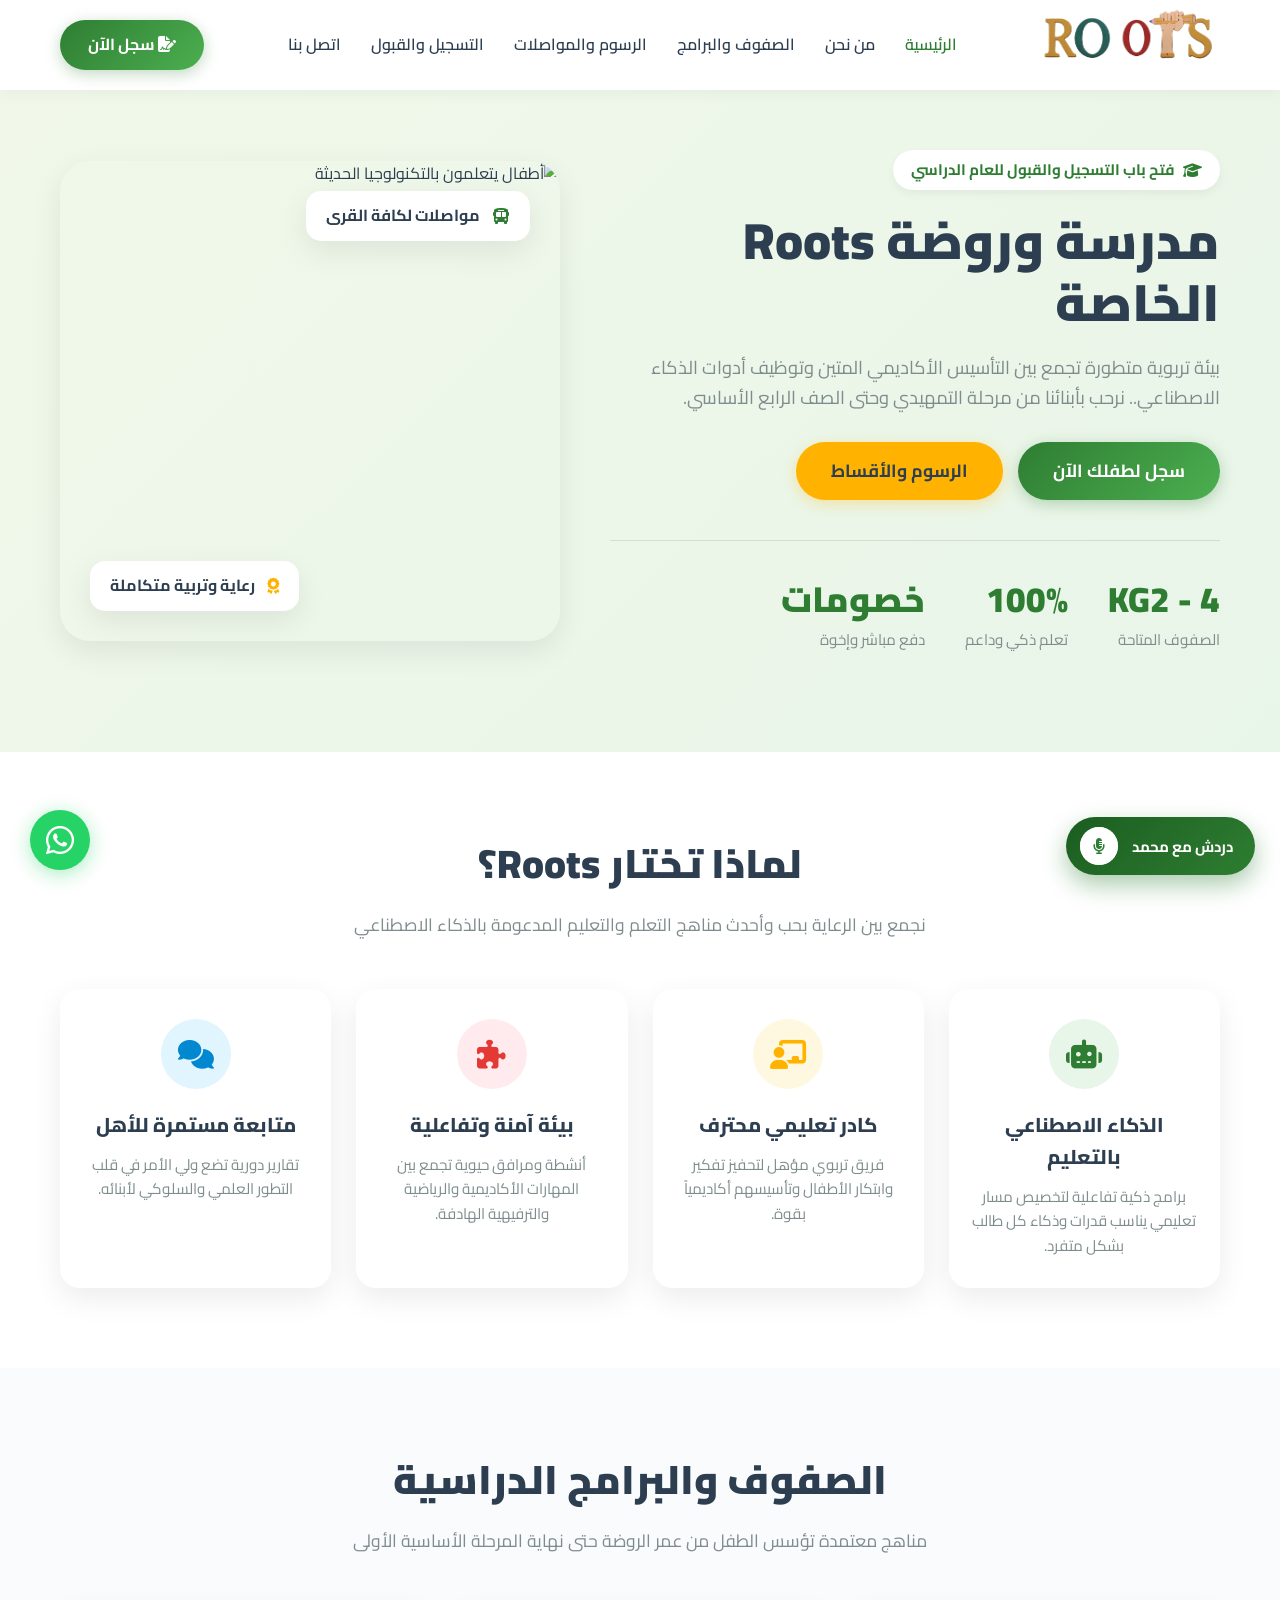
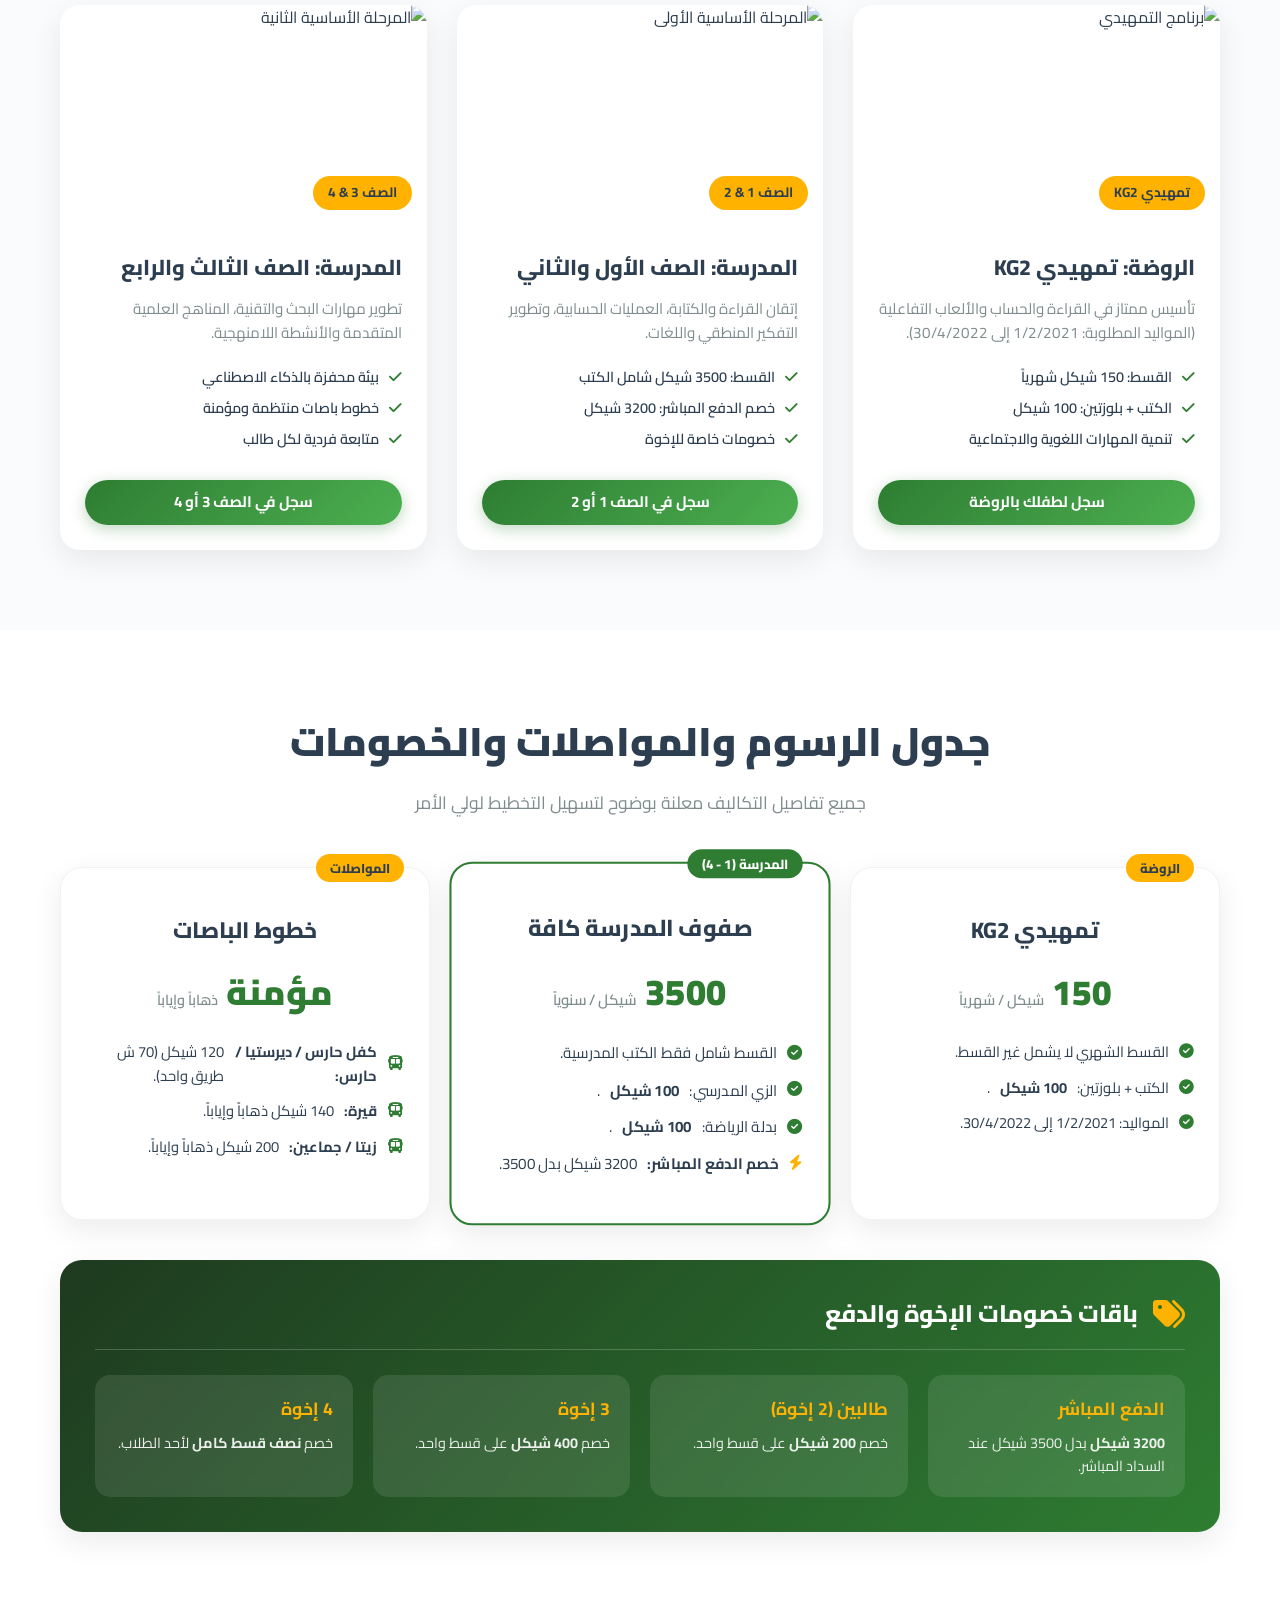
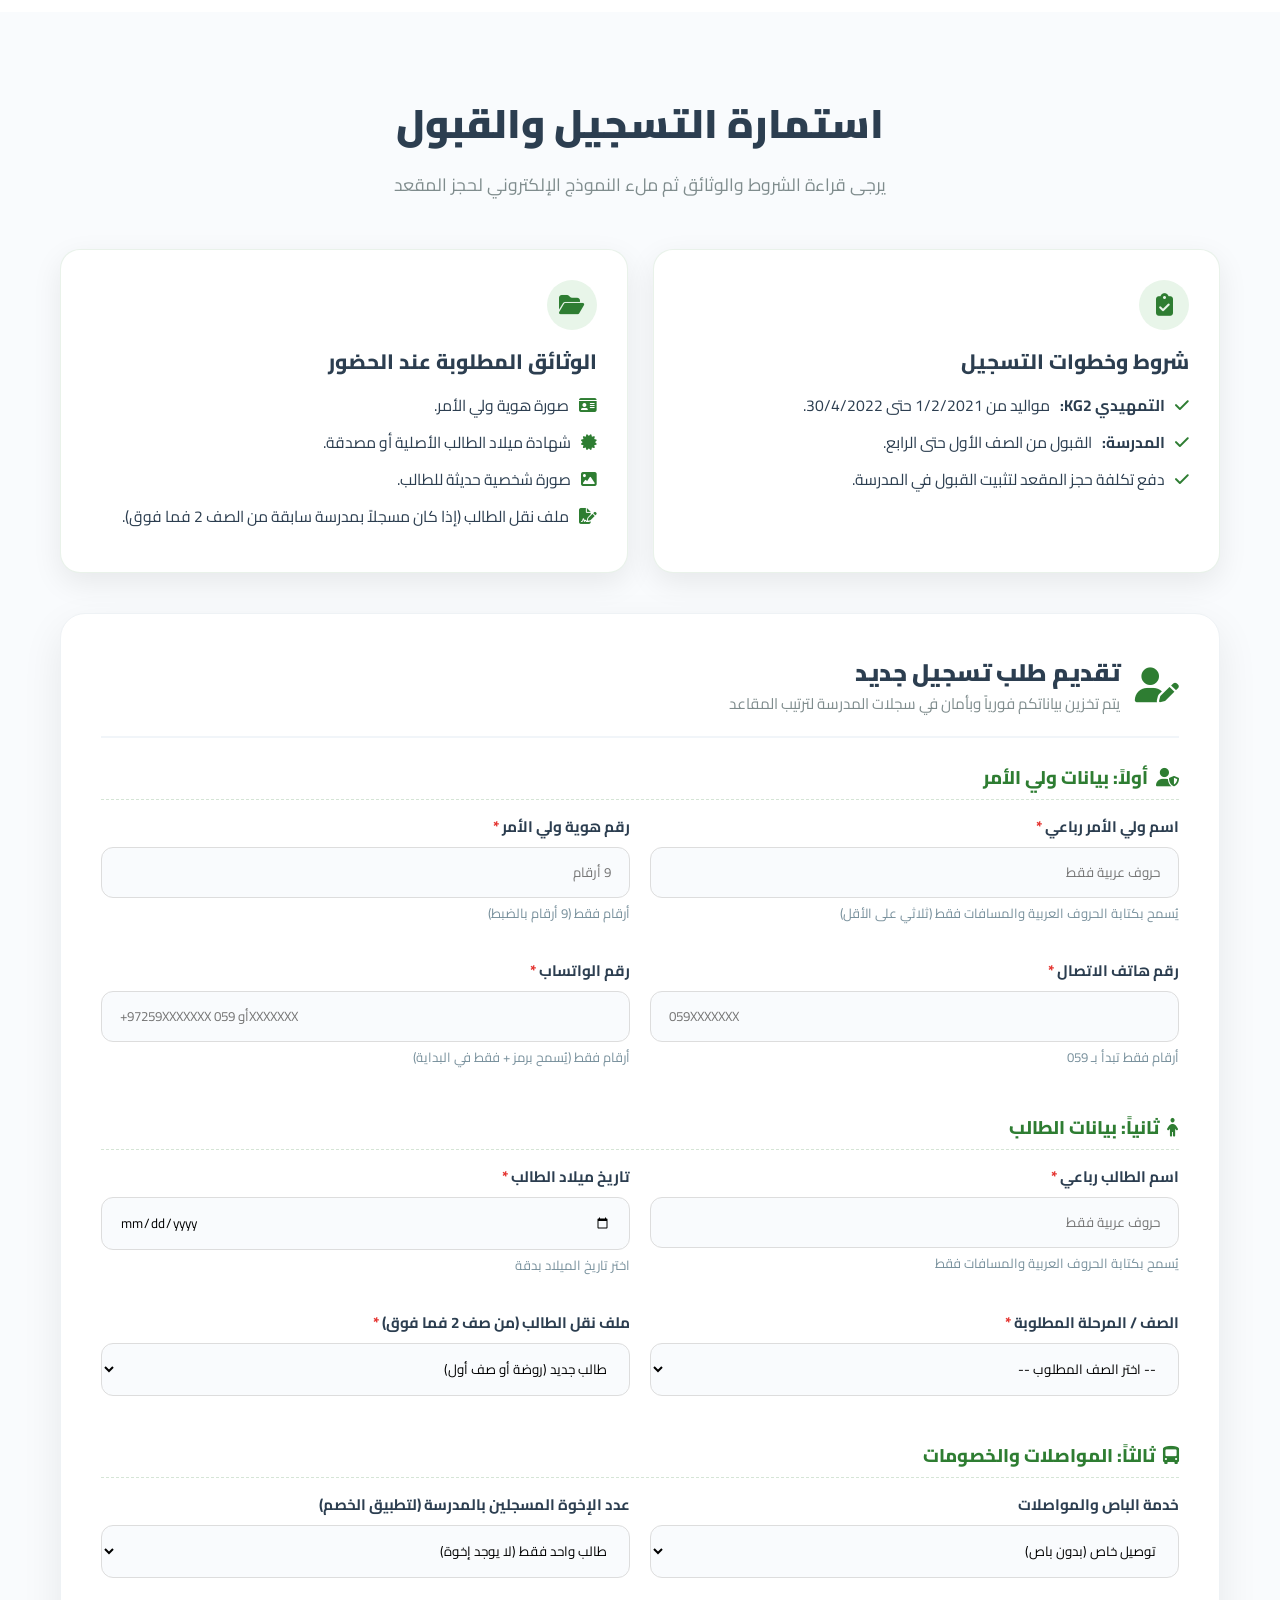
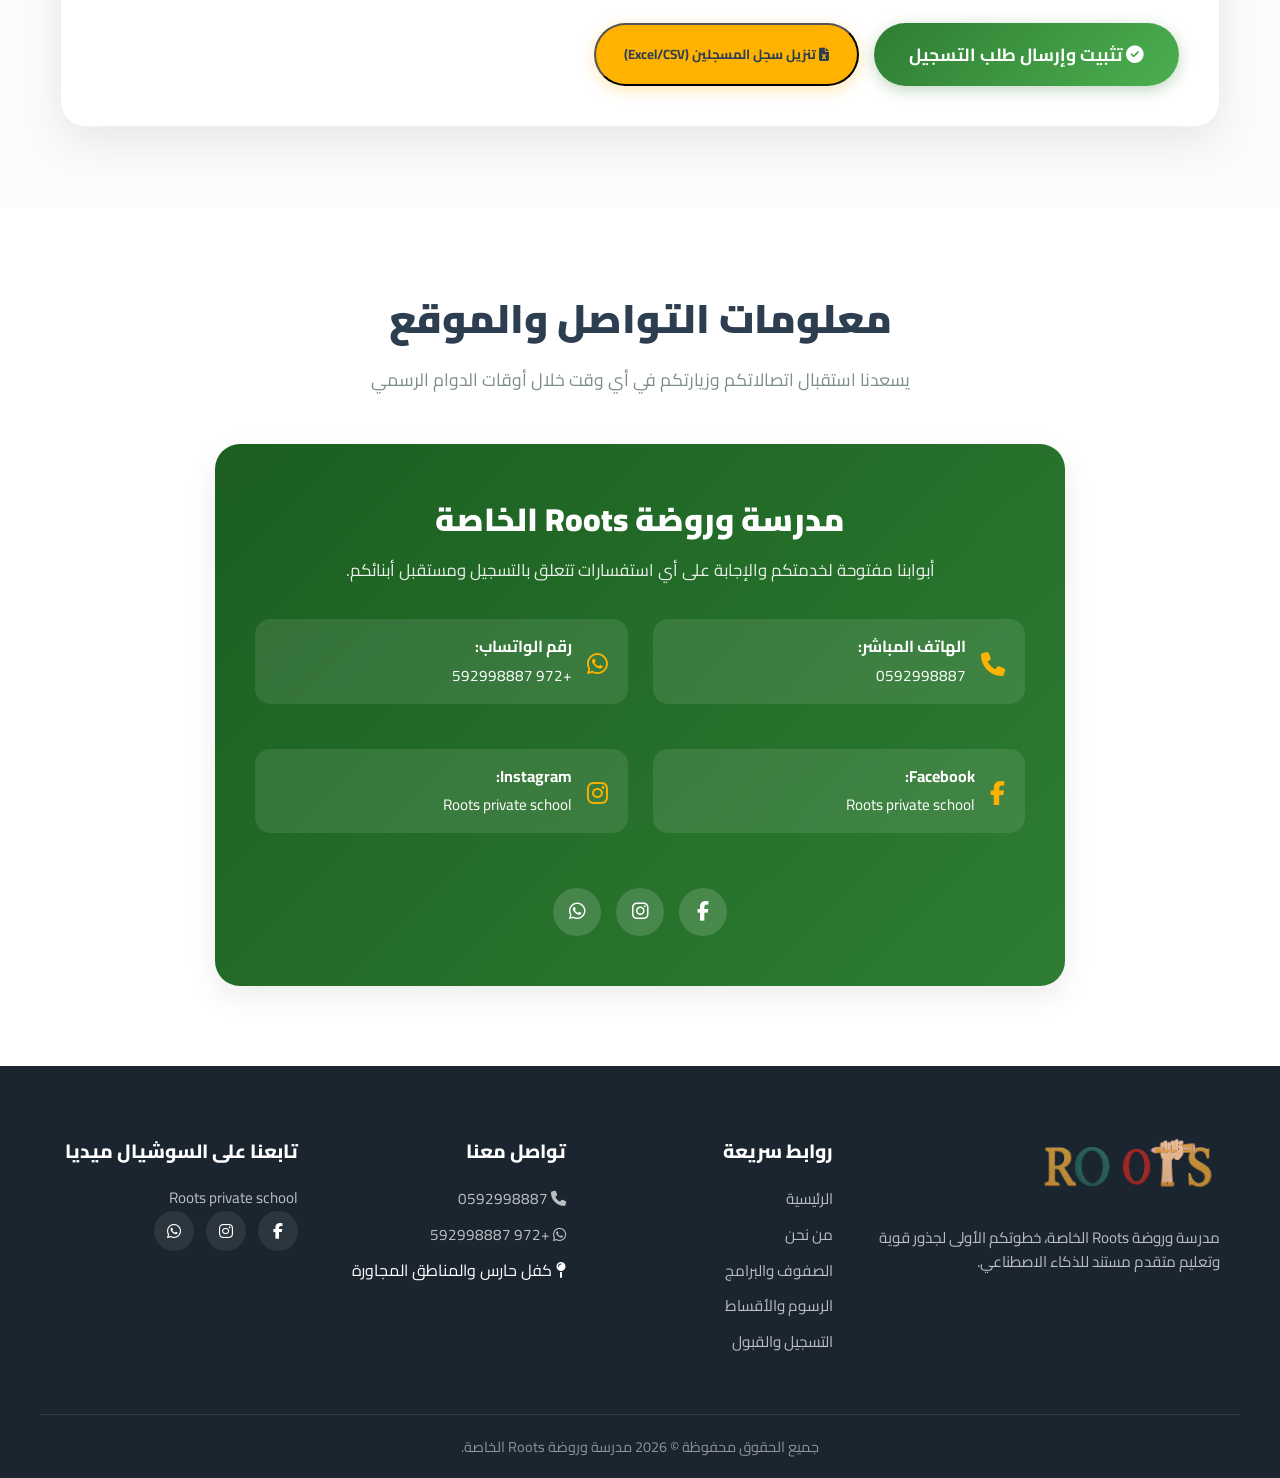
==== commit 5165c41d: "Add files via upload" ====
--- a/index.html
+++ b/index.html
@@ -4,7 +4,7 @@
 <head>
     <meta charset="UTF-8">
     <meta name="viewport" content="width=device-width, initial-scale=1.0">
-    <title>حضانة Roots - جذور قوية لمستقبل مشرق بالذكاء الاصطناعي</title>
+    <title>مدرسة وروضة Roots الخاصة - بوابة التسجيل والقبول</title>
     <!-- Font Awesome -->
     <link rel="stylesheet" href="https://cdnjs.cloudflare.com/ajax/libs/font-awesome/6.4.0/css/all.min.css">
     <!-- Google Fonts -->
@@ -24,14 +24,16 @@
                 </div>
             </a>
             <nav class="nav-menu" id="navMenu">
-                <a href="index.html#hero" class="nav-link active">الرئيسية</a>
-                <a href="index.html#about" class="nav-link">من نحن</a>
-                <a href="index.html#programs" class="nav-link">البرامج</a>
-                <a href="index.html#activities" class="nav-link">الأنشطة</a>
-                <a href="index.html#contact" class="nav-link">اتصل بنا</a>
+                <a href="#hero" class="nav-link active">الرئيسية</a>
+                <a href="#about" class="nav-link">من نحن</a>
+                <a href="#programs" class="nav-link">الصفوف والبرامج</a>
+                <a href="#fees" class="nav-link">الرسوم والمواصلات</a>
+                <a href="#admission" class="nav-link">التسجيل والقبول</a>
+                <a href="#contact" class="nav-link">اتصل بنا</a>
             </nav>
             <div class="nav-actions">
-                <a href="#contact" class="btn-primary contact-btn">تواصل معنا</a>
+                <a href="#admission" class="btn-primary contact-btn"><i class="fa-solid fa-file-signature"></i> سجل
+                    الآن</a>
                 <button class="mobile-toggle" id="mobileToggle" aria-label="القائمة">
                     <i class="fa-solid fa-bars"></i>
                 </button>
@@ -43,26 +45,27 @@
     <section class="hero" id="hero">
         <div class="container hero-container">
             <div class="hero-content">
-                <span class="badge-pill"><i class="fa-solid fa-robot"></i> تعلم ذكي مستند للذكاء الاصطناعي</span>
-                <h1>أول خطوة لجذور قوية ومستقبل رقمي مشرق</h1>
-                <p>في حضانة Roots، ندمج أحدث أساليب التربية الحديثة مع أفضل تقنيات وأدوات التعلم المعتمدة على الذكاء
-                    الاصطناعي لتنمية مهارات طفلك العقلية والإبداعية منذ الصباح.</p>
+                <span class="badge-pill"><i class="fa-solid fa-graduation-cap"></i> فتح باب التسجيل والقبول للعام
+                    الدراسي</span>
+                <h1>مدرسة وروضة Roots الخاصة</h1>
+                <p>بيئة تربوية متطورة تجمع بين التأسيس الأكاديمي المتين وتوظيف أدوات الذكاء الاصطناعي.. نرحب بأبنائنا من
+                    مرحلة التمهيدي وحتى الصف الرابع الأساسي.</p>
                 <div class="hero-buttons">
-                    <a href="#contact" class="btn-primary btn-large">تواصل معنا الآن</a>
-                    <a href="#programs" class="btn-secondary btn-large">استكشف برامجنا</a>
+                    <a href="#admission" class="btn-primary btn-large">سجل لطفلك الآن</a>
+                    <a href="#fees" class="btn-secondary btn-large">الرسوم والأقساط</a>
                 </div>
                 <div class="hero-stats">
                     <div class="stat-item">
-                        <h3>100%</h3>
-                        <p>تعلم سهل</p>
+                        <h3>KG2 - 4</h3>
+                        <p>الصفوف المتاحة</p>
                     </div>
                     <div class="stat-item">
                         <h3>100%</h3>
-                        <p>تكنولوجيا ذكية</p>
+                        <p>تعلم ذكي وداعم</p>
                     </div>
                     <div class="stat-item">
-                        <h3>+150</h3>
-                        <p>طفل متميز</p>
+                        <h3>خصومات</h3>
+                        <p>دفع مباشر وإخوة</p>
                     </div>
                 </div>
             </div>
@@ -71,12 +74,12 @@
                     <img src="https://images.unsplash.com/photo-1503676260728-1c00da094a0b?auto=format&fit=crop&w=800&q=80"
                         alt="أطفال يتعلمون بالتكنولوجيا الحديثة">
                     <div class="floating-card card-1">
-                        <i class="fa-solid fa-microchip text-green"></i>
-                        <span>التعلم بالذكاء الاصطناعي</span>
+                        <i class="fa-solid fa-bus text-green"></i>
+                        <span>مواصلات لكافة القرى</span>
                     </div>
                     <div class="floating-card card-2">
-                        <i class="fa-solid fa-graduation-cap text-yellow"></i>
-                        <span>تأسيس أكاديمي متين</span>
+                        <i class="fa-solid fa-award text-yellow"></i>
+                        <span>رعاية وتربية متكاملة</span>
                     </div>
                 </div>
             </div>
@@ -87,8 +90,8 @@
     <section class="about section-padding" id="about">
         <div class="container">
             <div class="section-header text-center">
-                <h2>لماذا تختار حضانة Roots؟</h2>
-                <p>نجمع بين الرعاية بحب وأحدث مناهج التعلم المدعومة بالذكاء الاصطناعي</p>
+                <h2>لماذا تختار Roots؟</h2>
+                <p>نجمع بين الرعاية بحب وأحدث مناهج التعلم والتعليم المدعومة بالذكاء الاصطناعي</p>
             </div>
             <div class="about-grid">
                 <div class="about-card">
@@ -96,214 +99,390 @@
                         <i class="fa-solid fa-robot text-green"></i>
                     </div>
                     <h3>الذكاء الاصطناعي بالتعليم</h3>
-                    <p>نستخدم أحدث برامج وتطبيقات الذكاء الاصطناعي التفاعلية لتخصيص مسار تعليمي يناسب قدرات وذكاء كل طفل
-                        على حدة.</p>
+                    <p>برامج ذكية تفاعلية لتخصيص مسار تعليمي يناسب قدرات وذكاء كل طالب بشكل متفرد.</p>
                 </div>
                 <div class="about-card">
                     <div class="icon-box bg-yellow-light">
                         <i class="fa-solid fa-chalkboard-user text-yellow"></i>
                     </div>
-                    <h3>معلمات محترفات</h3>
-                    <p>فريق تربوي مدرب على توظيف التقنيات الحديثة وأدوات الذكاء الاصطناعي لتحفيز تفكير وابتكار الأطفال.
-                    </p>
+                    <h3>كادر تعليمي محترف</h3>
+                    <p>فريق تربوي مؤهل لتحفيز تفكير وابتكار الأطفال وتأسيسهم أكاديمياً بقوة.</p>
                 </div>
                 <div class="about-card">
                     <div class="icon-box bg-red-light">
                         <i class="fa-solid fa-puzzle-piece text-red"></i>
                     </div>
-                    <h3>ألعاب تفاعلية وذكية</h3>
-                    <p>نعتمد على بيئة مونتيسوري مطورة بالتقنيات الحديثة والألعاب الذكية لتنمية المهارات العقلية
-                        والحركية.</p>
+                    <h3>بيئة آمنة وتفاعلية</h3>
+                    <p>أنشطة ومرافق حيوية تجمع بين المهارات الأكاديمية والرياضية والترفيهية الهادفة.</p>
                 </div>
                 <div class="about-card">
                     <div class="icon-box bg-blue-light">
                         <i class="fa-solid fa-comments text-blue"></i>
                     </div>
-                    <h3>متابعة ذكية للأهل</h3>
-                    <p>تقارير تحليلية يومية ودورية مطورة ذكياً لتكون على اطلاع دائم بتقدم طفلك ومهاراته الجديدة.</p>
+                    <h3>متابعة مستمرة للأهل</h3>
+                    <p>تقارير دورية تضع ولي الأمر في قلب التطور العلمي والسلوكي لأبنائه.</p>
                 </div>
             </div>
         </div>
     </section>
 
-    <!-- البرامج والأعمار -->
+    <!-- الصفوف والبرامج -->
     <section class="programs section-padding bg-light" id="programs">
         <div class="container">
             <div class="section-header text-center">
-                <h2>برامجنا التعليمية والعمرية</h2>
-                <p>برامج ذكية ومبتكرة مصممة بعناية لتناسب كل مرحلة نمو يمر بها طفلك. اضغط على أي برنامج لتفاصيله.</p>
+                <h2>الصفوف والبرامج الدراسية</h2>
+                <p>مناهج معتمدة تؤسس الطفل من عمر الروضة حتى نهاية المرحلة الأساسية الأولى</p>
             </div>
             <div class="programs-grid">
-                <!-- البرنامج الأول -->
+                <div class="program-card">
+                    <div class="program-img">
+                        <img src="https://images.unsplash.com/photo-1577896851231-70ef18881754?auto=format&fit=crop&w=600&q=80"
+                            alt="برنامج التمهيدي">
+                        <span class="age-tag">تمهيدي KG2</span>
+                    </div>
+                    <div class="program-content">
+                        <h3>الروضة: تمهيدي KG2</h3>
+                        <p>تأسيس ممتاز في القراءة والحساب والألعاب التفاعلية (المواليد المطلوبة: 1/2/2021 إلى
+                            30/4/2022).</p>
+                        <ul class="program-features">
+                            <li><i class="fa-solid fa-check"></i> القسط: 150 شيكل شهرياً</li>
+                            <li><i class="fa-solid fa-check"></i> الكتب + بلوزتين: 100 شيكل</li>
+                            <li><i class="fa-solid fa-check"></i> تنمية المهارات اللغوية والاجتماعية</li>
+                        </ul>
+                        <a href="#admission" class="btn-primary btn-block program-link-btn">سجل لطفلك بالروضة</a>
+                    </div>
+                </div>
+
+                <div class="program-card">
+                    <div class="program-img">
+                        <img src="https://images.unsplash.com/photo-1509062522246-3755977927d7?auto=format&fit=crop&w=600&q=80"
+                            alt="المرحلة الأساسية الأولى">
+                        <span class="age-tag">الصف 1 & 2</span>
+                    </div>
+                    <div class="program-content">
+                        <h3>المدرسة: الصف الأول والثاني</h3>
+                        <p>إتقان القراءة والكتابة، العمليات الحسابية، وتطوير التفكير المنطقي واللغات.</p>
+                        <ul class="program-features">
+                            <li><i class="fa-solid fa-check"></i> القسط: 3500 شيكل شامل الكتب</li>
+                            <li><i class="fa-solid fa-check"></i> خصم الدفع المباشر: 3200 شيكل</li>
+                            <li><i class="fa-solid fa-check"></i> خصومات خاصة للإخوة</li>
+                        </ul>
+                        <a href="#admission" class="btn-primary btn-block program-link-btn">سجل في الصف 1 أو 2</a>
+                    </div>
+                </div>
+
                 <div class="program-card">
                     <div class="program-img">
                         <img src="https://images.unsplash.com/photo-1587654780291-39c9404d746b?auto=format&fit=crop&w=600&q=80"
-                            alt="برنامج الحضانة الصغرى">
-                        <span class="age-tag">من سنة إلى سنتين</span>
+                            alt="المرحلة الأساسية الثانية">
+                        <span class="age-tag">الصف 3 & 4</span>
                     </div>
                     <div class="program-content">
-                        <h3>برنامج الحضانات الصغرى (Toddlers)</h3>
-                        <p>رعاية فائقة وأنشطة حسية تعتمد على الأساليب الذكية لتحفيز الاستماع والتركيز المبكر.</p>
+                        <h3>المدرسة: الصف الثالث والرابع</h3>
+                        <p>تطوير مهارات البحث والتقنية، المناهج العلمية المتقدمة والأنشطة اللامنهجية.</p>
                         <ul class="program-features">
-                            <li><i class="fa-solid fa-check"></i> رعاية فردية مخصصة</li>
-                            <li><i class="fa-solid fa-check"></i> ألعاب حسية وتنسيق بصري ذكي</li>
-                            <li><i class="fa-solid fa-check"></i> بناء الروتين وتعديل السلوك</li>
+                            <li><i class="fa-solid fa-check"></i> بيئة محفزة بالذكاء الاصطناعي</li>
+                            <li><i class="fa-solid fa-check"></i> خطوط باصات منتظمة ومؤمنة</li>
+                            <li><i class="fa-solid fa-check"></i> متابعة فردية لكل طالب</li>
                         </ul>
-                        <a href="program-details.html?program=toddlers"
-                            class="btn-primary btn-block program-link-btn">استكشف تفاصيل البرنامج</a>
-                    </div>
-                </div>
-
-                <!-- البرنامج الثاني -->
-                <div class="program-card">
-                    <div class="program-img">
-                        <img src="https://images.unsplash.com/photo-1577896851231-70ef18881754?auto=format&fit=crop&w=600&q=80"
-                            alt="برنامج ما قبل المدرسة">
-                        <span class="age-tag">من 2 إلى 3 سنوات</span>
-                    </div>
-                    <div class="program-content">
-                        <h3>برنامج ما قبل التمهيدي (Pre-School)</h3>
-                        <p>التعرف التفاعلي على الحروف والأرقام باستخدام أدوات تعليمية ذكية وممتعة تعزز الإبداع.</p>
-                        <ul class="program-features">
-                            <li><i class="fa-solid fa-check"></i> تأسيس مبدئي ذكي في اللغات</li>
-                            <li><i class="fa-solid fa-check"></i> تنمية مهارات التخاطب الذكي</li>
-                            <li><i class="fa-solid fa-check"></i> فنون وأشغال يدوية وتكنولوجية</li>
-                        </ul>
-                        <a href="program-details.html?program=preschool"
-                            class="btn-primary btn-block program-link-btn">استكشف تفاصيل البرنامج</a>
-                    </div>
-                </div>
-
-                <!-- البرنامج الثالث -->
-                <div class="program-card">
-                    <div class="program-img">
-                        <img src="https://images.unsplash.com/photo-1509062522246-3755977927d7?auto=format&fit=crop&w=600&q=80"
-                            alt="برنامج الروضة">
-                        <span class="age-tag">من 3 إلى 5 سنوات</span>
-                    </div>
-                    <div class="program-content">
-                        <h3>برنامج الروضة وتأهيل المدرسة (Kindergarten)</h3>
-                        <p>إعداد شامل ومتقدم للمقابلة المدرسية باستخدام مناهج الذكاء الاصطناعي لتنمية التفكير النقدي.
-                        </p>
-                        <ul class="program-features">
-                            <li><i class="fa-solid fa-check"></i> قراءة وكتابة متقدمة وتأسيس قوي</li>
-                            <li><i class="fa-solid fa-check"></i> مبادئ التفكير المنطقي والبرمجة</li>
-                            <li><i class="fa-solid fa-check"></i> تدريب مكثف ومحاكى للمقابلات</li>
-                        </ul>
-                        <a href="program-details.html?program=kindergarten"
-                            class="btn-primary btn-block program-link-btn">استكشف تفاصيل البرنامج</a>
+                        <a href="#admission" class="btn-primary btn-block program-link-btn">سجل في الصف 3 أو 4</a>
                     </div>
                 </div>
             </div>
         </div>
     </section>
 
-    <!-- الأنشطة اليومية -->
-    <section class="activities section-padding" id="activities">
+    <!-- الرسوم والمواصلات -->
+    <section class="fees-section section-padding" id="fees">
         <div class="container">
             <div class="section-header text-center">
-                <h2>أنشطتنا اليومية المتنوعة والذكية</h2>
-                <p>نؤمن بالنمو الشامل للطفل عقلياً وبدنياً عبر أحدث التكنولوجيا</p>
-            </div>
-            <div class="activities-grid">
-                <div class="activity-box">
-                    <i class="fa-solid fa-robot"></i>
-                    <h3>مهارات العصر والذكاء الاصطناعي</h3>
-                    <p>مفاهيم مبسطة وتفاعلية للتعرف على التقنيات الحديثة وألغاز التفكير الذكي.</p>
-                </div>
-                <div class="activity-box">
-                    <i class="fa-solid fa-language"></i>
-                    <h3>اللغات والتخاطب</h3>
-                    <p>برامج ذكية لإتقان العربية والإنجليزية بطلاقة وثقة تامة.</p>
-                </div>
-                <div class="activity-box">
-                    <i class="fa-solid fa-palette"></i>
-                    <h3>الفنون والأشغال</h3>
-                    <p>تنمية الخيال من خلال الرسم، التلوين، والتصميم التفاعلي.</p>
-                </div>
-                <div class="activity-box">
-                    <i class="fa-solid fa-futbol"></i>
-                    <h3>الرياضة والحركة</h3>
-                    <p>تمارين رياضية صباحية وألعاب حركية لبناء جسم صحي ونشيط.</p>
-                </div>
-                <div class="activity-box">
-                    <i class="fa-solid fa-music"></i>
-                    <h3>الموسيقى والأناشيد</h3>
-                    <p>تنمية الحس الإيقاعي وتعليم القيم والأخلاق عبر أناشيد هادفة.</p>
-                </div>
-                <div class="activity-box">
-                    <i class="fa-solid fa-hands-holding-child"></i>
-                    <h3>القيم والأخلاق</h3>
-                    <p>غرس روح التعاون، الصدق، الاحترام، والتعاطف بين الأطفال.</p>
+                <h2>جدول الرسوم والمواصلات والخصومات</h2>
+                <p>جميع تفاصيل التكاليف معلنة بوضوح لتسهيل التخطيط لولي الأمر</p>
+            </div>
+
+            <div class="fees-grid">
+                <div class="fee-card">
+                    <div class="fee-badge">الروضة</div>
+                    <h3>تمهيدي KG2</h3>
+                    <div class="fee-price">150 <span>شيكل / شهرياً</span></div>
+                    <ul class="fee-list">
+                        <li><i class="fa-solid fa-circle-check text-green"></i> القسط الشهري لا يشمل غير القسط.</li>
+                        <li><i class="fa-solid fa-circle-check text-green"></i> الكتب + بلوزتين: <strong>100
+                                شيكل</strong>.</li>
+                        <li><i class="fa-solid fa-circle-check text-green"></i> المواليد: 1/2/2021 إلى 30/4/2022.</li>
+                    </ul>
+                </div>
+
+                <div class="fee-card featured-card">
+                    <div class="fee-badge popular">المدرسة (1 - 4)</div>
+                    <h3>صفوف المدرسة كافة</h3>
+                    <div class="fee-price">3500 <span>شيكل / سنوياً</span></div>
+                    <ul class="fee-list">
+                        <li><i class="fa-solid fa-circle-check text-green"></i> القسط شامل فقط الكتب المدرسية.</li>
+                        <li><i class="fa-solid fa-circle-check text-green"></i> الزي المدرسي: <strong>100 شيكل</strong>.
+                        </li>
+                        <li><i class="fa-solid fa-circle-check text-green"></i> بدلة الرياضة: <strong>100 شيكل</strong>.
+                        </li>
+                        <li><i class="fa-solid fa-bolt text-yellow"></i> <strong>خصم الدفع المباشر:</strong> 3200 شيكل
+                            بدل 3500.</li>
+                    </ul>
+                </div>
+
+                <div class="fee-card">
+                    <div class="fee-badge">المواصلات</div>
+                    <h3>خطوط الباصات</h3>
+                    <div class="fee-price">مؤمنة <span>ذهاباً وإياباً</span></div>
+                    <ul class="fee-list">
+                        <li><i class="fa-solid fa-bus text-green"></i> <strong>كفل حارس / ديرستيا / حارس:</strong> 120
+                            شيكل (70 ش طريق واحد).</li>
+                        <li><i class="fa-solid fa-bus text-green"></i> <strong>قيرة:</strong> 140 شيكل ذهاباً وإياباً.
+                        </li>
+                        <li><i class="fa-solid fa-bus text-green"></i> <strong>زيتا / جماعين:</strong> 200 شيكل ذهاباً
+                            وإياباً.</li>
+                    </ul>
+                </div>
+            </div>
+
+            <div class="discount-box">
+                <div class="discount-header">
+                    <i class="fa-solid fa-tags"></i>
+                    <h3>باقات خصومات الإخوة والدفع</h3>
+                </div>
+                <div class="discount-items-grid">
+                    <div class="disc-item">
+                        <h4>الدفع المباشر</h4>
+                        <p><strong>3200 شيكل</strong> بدل 3500 شيكل عند السداد المباشر.</p>
+                    </div>
+                    <div class="disc-item">
+                        <h4>طالبين (2 إخوة)</h4>
+                        <p>خصم <strong>200 شيكل</strong> على قسط واحد.</p>
+                    </div>
+                    <div class="disc-item">
+                        <h4>3 إخوة</h4>
+                        <p>خصم <strong>400 شيكل</strong> على قسط واحد.</p>
+                    </div>
+                    <div class="disc-item">
+                        <h4>4 إخوة</h4>
+                        <p>خصم <strong>نصف قسط كامل</strong> لأحد الطلاب.</p>
+                    </div>
                 </div>
             </div>
         </div>
     </section>
 
-    <!-- تواصل معنا -->
+    <!-- قسم التسجيل والقبول -->
+    <section class="admission section-padding bg-light" id="admission">
+        <div class="container">
+            <div class="section-header text-center">
+                <h2>استمارة التسجيل والقبول</h2>
+                <p>يرجى قراءة الشروط والوثائق ثم ملء النموذج الإلكتروني لحجز المقعد</p>
+            </div>
+
+            <div class="admission-info-grid">
+                <div class="admission-card">
+                    <div class="card-icon"><i class="fa-solid fa-clipboard-check"></i></div>
+                    <h3>شروط وخطوات التسجيل</h3>
+                    <ul>
+                        <li><i class="fa-solid fa-check text-green"></i> <strong>التمهيدي KG2:</strong> مواليد من
+                            1/2/2021 حتى 30/4/2022.</li>
+                        <li><i class="fa-solid fa-check text-green"></i> <strong>المدرسة:</strong> القبول من الصف الأول
+                            حتى الرابع.</li>
+                        <li><i class="fa-solid fa-check text-green"></i> دفع تكلفة حجز المقعد لتثبيت القبول في المدرسة.
+                        </li>
+                    </ul>
+                </div>
+
+                <div class="admission-card">
+                    <div class="card-icon"><i class="fa-solid fa-folder-open"></i></div>
+                    <h3>الوثائق المطلوبة عند الحضور</h3>
+                    <ul>
+                        <li><i class="fa-solid fa-id-card text-green"></i> صورة هوية ولي الأمر.</li>
+                        <li><i class="fa-solid fa-certificate text-green"></i> شهادة ميلاد الطالب الأصلية أو مصدقة.</li>
+                        <li><i class="fa-solid fa-image text-green"></i> صورة شخصية حديثة للطالب.</li>
+                        <li><i class="fa-solid fa-file-signature text-green"></i> ملف نقل الطالب (إذا كان مسجلاً بمدرسة
+                            سابقة من الصف 2 فما فوق).</li>
+                    </ul>
+                </div>
+            </div>
+
+            <!-- استمارة التسجيل -->
+            <div class="registration-form-wrap">
+                <div class="form-title-head">
+                    <i class="fa-solid fa-user-pen"></i>
+                    <div>
+                        <h3>تقديم طلب تسجيل جديد</h3>
+                        <p>يتم تخزين بياناتكم فورياً وبأمان في سجلات المدرسة لترتيب المقاعد</p>
+                    </div>
+                </div>
+
+                <form id="registrationForm" class="styled-registration-form" novalidate>
+                    <!-- بيانات ولي الأمر -->
+                    <div class="form-section-title">
+                        <i class="fa-solid fa-user-shield"></i> أولاً: بيانات ولي الأمر
+                    </div>
+                    <div class="form-row">
+                        <div class="form-group col-md-6">
+                            <label for="parentName">اسم ولي الأمر رباعي <span class="req">*</span></label>
+                            <input type="text" id="parentName" required placeholder="حروف عربية فقط"
+                                autocomplete="name">
+                            <small class="field-hint">يُسمح بكتابة الحروف العربية والمسافات فقط (ثلاثي على
+                                الأقل)</small>
+                        </div>
+                        <div class="form-group col-md-6">
+                            <label for="parentId">رقم هوية ولي الأمر <span class="req">*</span></label>
+                            <input type="text" id="parentId" required placeholder="9 أرقام" maxlength="9"
+                                inputmode="numeric">
+                            <small class="field-hint">أرقام فقط (9 أرقام بالضبط)</small>
+                        </div>
+                    </div>
+                    <div class="form-row">
+                        <div class="form-group col-md-6">
+                            <label for="parentPhone">رقم هاتف الاتصال <span class="req">*</span></label>
+                            <input type="tel" id="parentPhone" required placeholder="059XXXXXXX" maxlength="10"
+                                inputmode="tel">
+                            <small class="field-hint">أرقام فقط تبدأ بـ 059</small>
+                        </div>
+                        <div class="form-group col-md-6">
+                            <label for="parentWhatsapp">رقم الواتساب <span class="req">*</span></label>
+                            <input type="tel" id="parentWhatsapp" required placeholder="+97259XXXXXXX أو 059XXXXXXX"
+                                maxlength="15" inputmode="tel">
+                            <small class="field-hint">أرقام فقط (يُسمح برمز + فقط في البداية)</small>
+                        </div>
+                    </div>
+
+                    <!-- بيانات الطالب -->
+                    <div class="form-section-title mt-20">
+                        <i class="fa-solid fa-child"></i> ثانياً: بيانات الطالب
+                    </div>
+                    <div class="form-row">
+                        <div class="form-group col-md-6">
+                            <label for="studentName">اسم الطالب رباعي <span class="req">*</span></label>
+                            <input type="text" id="studentName" required placeholder="حروف عربية فقط">
+                            <small class="field-hint">يُسمح بكتابة الحروف العربية والمسافات فقط</small>
+                        </div>
+                        <div class="form-group col-md-6">
+                            <label for="studentDob">تاريخ ميلاد الطالب <span class="req">*</span></label>
+                            <input type="date" id="studentDob" required>
+                            <small class="field-hint" id="dobHint">اختر تاريخ الميلاد بدقة</small>
+                        </div>
+                    </div>
+                    <div class="form-row">
+                        <div class="form-group col-md-6">
+                            <label for="gradeApply">الصف / المرحلة المطلوبة <span class="req">*</span></label>
+                            <select id="gradeApply" required>
+                                <option value="" disabled selected>-- اختر الصف المطلوب --</option>
+                                <option value="تمهيدي KG2">الروضة: تمهيدي KG2 (مواليد 1/2/2021 إلى 30/4/2022)</option>
+                                <option value="الصف الأول">المدرسة: الصف الأول الأساسي</option>
+                                <option value="الصف الثاني">المدرسة: الصف الثاني الأساسي</option>
+                                <option value="الصف الثالث">المدرسة: الصف الثالث الأساسي</option>
+                                <option value="الصف الرابع">المدرسة: الصف الرابع الأساسي</option>
+                            </select>
+                        </div>
+                        <div class="form-group col-md-6">
+                            <label for="hasTransferFile">ملف نقل الطالب (من صف 2 فما فوق) <span
+                                    class="req">*</span></label>
+                            <select id="hasTransferFile" required>
+                                <option value="طالب جديد (روضة / صف أول)">طالب جديد (روضة أو صف أول)</option>
+                                <option value="متوفر وجاهز للإحضار">نعم - ملف النقل متوفر وجاهز للإحضار</option>
+                                <option value="قيد الاستخراج من المدرسة السابقة">نعم - ملف النقل قيد الاستخراج حالياً
+                                </option>
+                            </select>
+                        </div>
+                    </div>
+
+                    <!-- المواصلات والخصومات -->
+                    <div class="form-section-title mt-20">
+                        <i class="fa-solid fa-bus-simple"></i> ثالثاً: المواصلات والخصومات
+                    </div>
+                    <div class="form-row">
+                        <div class="form-group col-md-6">
+                            <label for="transportLocation">خدمة الباص والمواصلات</label>
+                            <select id="transportLocation">
+                                <option value="توصيل خاص (بدون باص)">توصيل خاص (بدون باص)</option>
+                                <option value="كفل حارس / ديرستيا / حارس (120 شيكل ذهاب وإياب)">كفل حارس / ديرستيا /
+                                    حارس (120 شيكل ذهاباً وإياباً)</option>
+                                <option value="كفل حارس / ديرستيا / حارس (70 شيكل طريق واحد)">كفل حارس / ديرستيا / حارس
+                                    (70 شيكل طريق واحد فقط)</option>
+                                <option value="قيرة (140 شيكل ذهاب وإياب)">قيرة (140 شيكل ذهاباً وإياباً)</option>
+                                <option value="زيتا / جماعين (200 شيكل ذهاب وإياب)">زيتا / جماعين (200 شيكل ذهاباً
+                                    وإياباً)</option>
+                            </select>
+                        </div>
+                        <div class="form-group col-md-6">
+                            <label for="siblingsCount">عدد الإخوة المسجلين بالمدرسة (لتطبيق الخصم)</label>
+                            <select id="siblingsCount">
+                                <option value="طالب واحد فقط">طالب واحد فقط (لا يوجد إخوة)</option>
+                                <option value="2 إخوة (خصم 200 ش على قسط واحد)">2 إخوة (خصم 200 ش على قسط واحد)</option>
+                                <option value="3 إخوة (خصم 400 ش على قسط واحد)">3 إخوة (خصم 400 ش على قسط واحد)</option>
+                                <option value="4 إخوة (خصم نصف قسط واحد)">4 إخوة (خصم نصف قسط كامل)</option>
+                            </select>
+                        </div>
+                    </div>
+
+                    <div class="form-actions-flex">
+                        <button type="submit" class="btn-primary btn-large" id="submitRegBtn">
+                            <i class="fa-solid fa-check-circle"></i> تثبيت وإرسال طلب التسجيل
+                        </button>
+                        <button type="button" id="exportDataBtn" class="btn-secondary">
+                            <i class="fa-solid fa-file-excel"></i> تنزيل سجل المسجلين (Excel/CSV)
+                        </button>
+                    </div>
+                </form>
+            </div>
+        </div>
+    </section>
+
+    <!-- تواصل معنا (تم حذف خانة إضافة رسالة وجعل القسم مخصصاً لبيانات التواصل) -->
     <section class="contact section-padding" id="contact">
         <div class="container">
             <div class="section-header text-center">
-                <h2>تواصل معنا</h2>
-                <p>يسعدنا الإجابة على استفساراتكم وتلقي رسائلكم في أي وقت</p>
-            </div>
-            <div class="contact-grid">
-                <div class="contact-info">
-                    <h3>معلومات التواصل</h3>
-                    <p>نحن هنا لمساعدتكم والإجابة عن كل ما يتعلق بمستقبل أطفالكم الرقمي.</p>
-                    <ul class="info-list">
-                        <li>
-                            <i class="fa-solid fa-location-dot"></i>
-                            <div>
-                                <strong>العنوان:</strong>
-                                <span>شارع الرئيسية، بجوار النادي، المدينة</span>
-                            </div>
-                        </li>
+                <h2>معلومات التواصل والموقع</h2>
+                <p>يسعدنا استقبال اتصالاتكم وزيارتكم في أي وقت خلال أوقات الدوام الرسمي</p>
+            </div>
+            <div class="contact-center-card">
+                <div class="contact-info full-width-info">
+                    <h3>مدرسة وروضة Roots الخاصة</h3>
+                    <p>أبوابنا مفتوحة لخدمتكم والإجابة على أي استفسارات تتعلق بالتسجيل ومستقبل أبنائكم.</p>
+                    <ul class="info-list info-grid-list">
                         <li>
                             <i class="fa-solid fa-phone"></i>
                             <div>
-                                <strong>الهاتف / واتساب:</strong>
-                                <span>+20 100 000 0000</span>
+                                <strong>الهاتف المباشر:</strong>
+                                <span><a href="tel:0592998887">0592998887</a></span>
                             </div>
                         </li>
                         <li>
-                            <i class="fa-solid fa-envelope"></i>
+                            <i class="fa-brands fa-whatsapp"></i>
                             <div>
-                                <strong>البريد الإلكتروني:</strong>
-                                <span>info@rootsnursery.com</span>
+                                <strong>رقم الواتساب:</strong>
+                                <span><a href="https://wa.me/972592998887" target="_blank">+972 592998887</a></span>
                             </div>
                         </li>
                         <li>
-                            <i class="fa-solid fa-clock"></i>
+                            <i class="fa-brands fa-facebook-f"></i>
                             <div>
-                                <strong>ساعات العمل:</strong>
-                                <span>الأحد - الخميس: 7:30 صباحاً - 4:00 عصراً</span>
+                                <strong>Facebook:</strong>
+                                <span><a href="https://www.facebook.com/search/top?q=Roots%20private%20school"
+                                        target="_blank">Roots private school</a></span>
                             </div>
                         </li>
+                        <li>
+                            <i class="fa-brands fa-instagram"></i>
+                            <div>
+                                <strong>Instagram:</strong>
+                                <span><a href="https://www.instagram.com/explore/tags/rootsprivateschool/"
+                                        target="_blank">Roots private school</a></span>
+                            </div>
+                        </li>
                     </ul>
-                    <div class="social-links">
-                        <a href="#" aria-label="Facebook"><i class="fa-brands fa-facebook-f"></i></a>
-                        <a href="#" aria-label="Instagram"><i class="fa-brands fa-instagram"></i></a>
-                        <a href="#" aria-label="WhatsApp"><i class="fa-brands fa-whatsapp"></i></a>
-                    </div>
-                </div>
-                <div class="contact-form-card">
-                    <h3>أرسل لنا استفساراً</h3>
-                    <form id="inquiryForm">
-                        <div class="form-group">
-                            <label for="name">اسم ولي الأمر</label>
-                            <input type="text" id="name" required placeholder="أدخل اسمك الكريم">
-                        </div>
-                        <div class="form-group">
-                            <label for="phone">رقم الهاتف</label>
-                            <input type="tel" id="phone" required placeholder="أدخل رقم هاتفك">
-                        </div>
-                        <div class="form-group">
-                            <label for="message">الاستفسار / الرسالة</label>
-                            <textarea id="message" rows="4" required placeholder="اكتب استفسارك هنا..."></textarea>
-                        </div>
-                        <button type="submit" class="btn-primary btn-block">إرسال الرسالة</button>
-                    </form>
+                    <div class="social-links-center">
+                        <a href="https://www.facebook.com/search/top?q=Roots%20private%20school" target="_blank"
+                            aria-label="Facebook"><i class="fa-brands fa-facebook-f"></i></a>
+                        <a href="https://www.instagram.com/explore/tags/rootsprivateschool/" target="_blank"
+                            aria-label="Instagram"><i class="fa-brands fa-instagram"></i></a>
+                        <a href="https://wa.me/972592998887" target="_blank" aria-label="WhatsApp"><i
+                                class="fa-brands fa-whatsapp"></i></a>
+                    </div>
                 </div>
             </div>
         </div>
@@ -316,58 +495,77 @@
                 <div class="logo-wrapper footer-logo">
                     <img src="roots logo.png" alt="Roots Logo" class="logo-img">
                 </div>
-                <p>حضانة Roots هي خيارك الأول لتأسيس طفلك باستخدام أحدث تقنيات التعلم الذكي والذكاء الاصطناعي.</p>
+                <p>مدرسة وروضة Roots الخاصة، خطوتكم الأولى لجذور قوية وتعليم متقدم مستند للذكاء الاصطناعي.</p>
             </div>
             <div class="footer-col">
                 <h3>روابط سريعة</h3>
                 <ul>
-                    <li><a href="index.html#hero">الرئيسية</a></li>
-                    <li><a href="index.html#about">من نحن</a></li>
-                    <li><a href="index.html#programs">البرامج</a></li>
-                    <li><a href="index.html#activities">الأنشطة</a></li>
-                    <li><a href="index.html#contact">اتصل بنا</a></li>
+                    <li><a href="#hero">الرئيسية</a></li>
+                    <li><a href="#about">من نحن</a></li>
+                    <li><a href="#programs">الصفوف والبرامج</a></li>
+                    <li><a href="#fees">الرسوم والأقساط</a></li>
+                    <li><a href="#admission">التسجيل والقبول</a></li>
                 </ul>
             </div>
             <div class="footer-col">
-                <h3>برامجنا</h3>
+                <h3>تواصل معنا</h3>
                 <ul>
-                    <li><a href="program-details.html?program=toddlers">الحضانات الصغرى (Toddlers)</a></li>
-                    <li><a href="program-details.html?program=preschool">ما قبل التمهيدي (Pre-School)</a></li>
-                    <li><a href="program-details.html?program=kindergarten">الروضة وتأهيل المدرسة (Kindergarten)</a>
-                    </li>
+                    <li><a href="tel:0592998887"><i class="fa-solid fa-phone"></i> 0592998887</a></li>
+                    <li><a href="https://wa.me/972592998887" target="_blank"><i class="fa-brands fa-whatsapp"></i> +972
+                            592998887</a></li>
+                    <li><i class="fa-solid fa-map-pin"></i> كفل حارس والمناطق المجاورة</li>
                 </ul>
             </div>
             <div class="footer-col">
-                <h3>تابعنا</h3>
-                <p>كن على اطلاع دائم بفعالياتنا وأنشطة الأطفال.</p>
+                <h3>تابعنا على السوشيال ميديا</h3>
+                <p>Roots private school</p>
                 <div class="social-links footer-social">
-                    <a href="#" aria-label="Facebook"><i class="fa-brands fa-facebook-f"></i></a>
-                    <a href="#" aria-label="Instagram"><i class="fa-brands fa-instagram"></i></a>
-                    <a href="#" aria-label="WhatsApp"><i class="fa-brands fa-whatsapp"></i></a>
+                    <a href="https://www.facebook.com/search/top?q=Roots%20private%20school" target="_blank"
+                        aria-label="Facebook"><i class="fa-brands fa-facebook-f"></i></a>
+                    <a href="https://www.instagram.com/explore/tags/rootsprivateschool/" target="_blank"
+                        aria-label="Instagram"><i class="fa-brands fa-instagram"></i></a>
+                    <a href="https://wa.me/972592998887" target="_blank" aria-label="WhatsApp"><i
+                            class="fa-brands fa-whatsapp"></i></a>
                 </div>
             </div>
         </div>
         <div class="footer-bottom">
-            <p>جميع الحقوق محفوظة © 2026 حضانة Roots. تصميم وتطوير متكامل.</p>
+            <p>جميع الحقوق محفوظة © 2026 مدرسة وروضة Roots الخاصة.</p>
         </div>
     </footer>
 
-    <!-- زر واتساب عائم -->
-    <a href="https://wa.me/201000000000" class="whatsapp-float" target="_blank" aria-label="تواصل واتساب">
+    <!-- زر واتساب العائم -->
+    <a href="https://wa.me/972592998887" class="whatsapp-float" target="_blank" aria-label="تواصل واتساب">
         <i class="fa-brands fa-whatsapp"></i>
     </a>
 
-    <!-- رسالة النجاح المنبثقة -->
+    <!-- نافذة تأكيد الإرسال المنبثقة في منتصف الصفحة (Center Modal) -->
+    <div class="modal-overlay" id="confirmModal">
+        <div class="modal-card">
+            <div class="modal-icon-wrap">
+                <i class="fa-solid fa-circle-check"></i>
+            </div>
+            <h3 id="modalTitle">تم حفظ طلب التسجيل بنجاح!</h3>
+            <p id="modalDesc">تمت إضافة بيانات الطالب بنجاح إلى سجلات المدرسة المعتمدة.</p>
+            <div class="modal-actions">
+                <button type="button" class="btn-primary" id="modalWaBtn">
+                    <i class="fa-brands fa-whatsapp"></i> إرسال تأكيد للإدارة عبر الواتساب
+                </button>
+                <button type="button" class="btn-secondary" id="modalCloseBtn">
+                    إغلاق
+                </button>
+            </div>
+        </div>
+    </div>
+
+    <!-- رسائل التنبيهات المنبثقة (Toast) -->
     <div class="success-toast" id="successToast">
-        <i class="fa-solid fa-circle-check"></i>
-        <span>تم إرسال رسالتك بنجاح! سنتواصل معك قريباً.</span>
+        <i class="fa-solid fa-circle-check" id="toastIcon"></i>
+        <span id="toastMsg">تم تسجيل البيانات بنجاح!</span>
     </div>
 
-    <!-- ========================================================
-         المساعد الصوتي المصري "محمد" (Orb Voice UI)
-         ======================================================== -->
+    <!-- المساعد الصوتي محمد -->
     <div id="chat-widget-container">
-        <!-- زر فتح المساعد الصوتي -->
         <button id="chat-toggle-btn" aria-label="تحدث مع محمد">
             <span>دردش مع محمد</span>
             <div class="voice-pulse-circle">
@@ -376,7 +574,6 @@
             </div>
         </button>
 
-        <!-- صندوق المحادثة الصوتي الكامل -->
         <div id="chat-box" class="chat-hidden">
             <div class="chat-header">
                 <div class="header-info">
@@ -389,7 +586,6 @@
                 <button id="close-chat" title="إغلاق"><i class="fa-solid fa-xmark"></i></button>
             </div>
 
-            <!-- مسرح الأفاتار الصوتي المتفاعل (Orb) -->
             <div class="voice-avatar-stage">
                 <div class="orb-container" id="orbContainer">
                     <div class="wave wave-1"></div>
@@ -399,20 +595,18 @@
                         <i class="fa-solid fa-headset"></i>
                     </div>
                 </div>
-                <div class="voice-caption" id="voiceCaption">اضغط على المايك وكلمني في أي حاجة في بالك!</div>
-            </div>
-
-            <!-- الرسائل النصية المدمجة -->
+                <div class="voice-caption" id="voiceCaption">اسألني عن الرسوم أو التسجيل أو دردش معايا!</div>
+            </div>
+
             <div class="chat-messages" id="chatMessages">
                 <div class="message-row bot-row">
                     <div class="message bot-message">
-                        أهلاً بيك يا باشا! أنا <strong>محمد</strong>، دردش معايا بصوتك أو كتابة في أي موضوع تحبه.. أنا
-                        معاك وسامعك!
-                    </div>
-                </div>
-            </div>
-
-            <!-- شريط الكتابة والمايك -->
+                        أهلاً بحضرتك! أنا <strong>محمد</strong>، تقدر تسألني بصوتك أو كتابة عن رسوم مدرسة وروضة Roots،
+                        الأقساط، شروط القبول، أو خطوط المواصلات.
+                    </div>
+                </div>
+            </div>
+
             <div class="chat-input-area">
                 <input type="text" id="user-input" placeholder="اكتب أو اتكلم بالمايك..." autocomplete="off">
                 <button id="voice-btn" class="main-mic-action" title="تحدث بصوتك">
--- a/style.css
+++ b/style.css
@@ -1396,4 +1396,522 @@
         bottom: 75px;
         height: 80vh;
     }
+}
+
+/* ========================================================
+   تنسيقات التسجيل والقبول، الرسوم والخصومات الجديدة
+   ======================================================== */
+.highlight-link {
+    color: var(--primary) !important;
+    font-weight: 800 !important;
+}
+
+/* بطاقات شروط وخطوات التسجيل */
+.admission-info-grid {
+    display: grid;
+    grid-template-columns: 1fr 1fr;
+    gap: 25px;
+    margin-bottom: 40px;
+}
+
+.admission-card {
+    background: var(--white);
+    padding: 30px;
+    border-radius: 20px;
+    box-shadow: var(--shadow);
+    border: 1px solid rgba(46, 125, 50, 0.1);
+    position: relative;
+}
+
+.admission-card .card-icon {
+    width: 50px;
+    height: 50px;
+    border-radius: 50%;
+    background: #e8f5e9;
+    color: var(--primary);
+    display: flex;
+    align-items: center;
+    justify-content: center;
+    font-size: 1.4rem;
+    margin-bottom: 15px;
+}
+
+.admission-card h3 {
+    font-size: 1.3rem;
+    font-weight: 800;
+    margin-bottom: 15px;
+    color: var(--text-dark);
+}
+
+.admission-card ul {
+    list-style: none;
+}
+
+.admission-card ul li {
+    margin-bottom: 12px;
+    font-size: 0.98rem;
+    display: flex;
+    align-items: center;
+    gap: 10px;
+}
+
+/* بطاقة ونموذج التسجيل */
+.registration-form-wrap {
+    background: var(--white);
+    padding: 40px;
+    border-radius: 25px;
+    box-shadow: 0 15px 40px rgba(0, 0, 0, 0.08);
+    border: 1px solid #eef2f5;
+}
+
+.form-title-head {
+    display: flex;
+    align-items: center;
+    gap: 15px;
+    border-bottom: 2px solid #f1f5f9;
+    padding-bottom: 20px;
+    margin-bottom: 25px;
+}
+
+.form-title-head i {
+    font-size: 2.2rem;
+    color: var(--primary);
+}
+
+.form-title-head h3 {
+    font-size: 1.5rem;
+    font-weight: 900;
+}
+
+.form-title-head p {
+    color: var(--text-light);
+    font-size: 0.95rem;
+    margin: 0;
+}
+
+.form-section-title {
+    font-size: 1.15rem;
+    font-weight: 800;
+    color: var(--primary);
+    margin-bottom: 15px;
+    display: flex;
+    align-items: center;
+    gap: 8px;
+    border-bottom: 1px dashed rgba(46, 125, 50, 0.2);
+    padding-bottom: 6px;
+}
+
+.mt-20 {
+    margin-top: 25px;
+}
+
+.form-row {
+    display: flex;
+    gap: 20px;
+    margin-bottom: 15px;
+}
+
+.col-md-6 {
+    flex: 1;
+}
+
+.styled-registration-form select {
+    width: 100%;
+    padding: 12px 18px;
+    border: 1px solid #ddd;
+    border-radius: 12px;
+    font-family: 'Cairo', sans-serif;
+    outline: none;
+    transition: var(--transition);
+    background: var(--bg-light);
+}
+
+.styled-registration-form select:focus {
+    border-color: var(--primary);
+    background: var(--white);
+}
+
+.form-actions-flex {
+    display: flex;
+    gap: 15px;
+    margin-top: 25px;
+    flex-wrap: wrap;
+}
+
+.saved-data-notice {
+    margin-top: 20px;
+    padding: 15px 20px;
+    background: #e8f5e9;
+    color: #1b5e20;
+    border-radius: 12px;
+    display: flex;
+    align-items: center;
+    gap: 12px;
+    font-weight: 700;
+    font-size: 0.95rem;
+}
+
+/* شبكة الرسوم والأقساط */
+.fees-grid {
+    display: grid;
+    grid-template-columns: repeat(3, 1fr);
+    gap: 25px;
+    margin-bottom: 40px;
+}
+
+.fee-card {
+    background: var(--white);
+    padding: 35px 25px;
+    border-radius: 22px;
+    box-shadow: var(--shadow);
+    position: relative;
+    text-align: center;
+    border: 1px solid rgba(0, 0, 0, 0.05);
+    transition: var(--transition);
+}
+
+.fee-card:hover {
+    transform: translateY(-6px);
+}
+
+.fee-card.featured-card {
+    border: 2px solid var(--primary);
+    transform: scale(1.03);
+}
+
+.fee-badge {
+    position: absolute;
+    top: -14px;
+    right: 25px;
+    background: var(--secondary);
+    color: var(--text-dark);
+    padding: 4px 14px;
+    border-radius: 20px;
+    font-size: 0.8rem;
+    font-weight: 800;
+}
+
+.fee-badge.popular {
+    background: var(--primary);
+    color: var(--white);
+}
+
+.fee-card h3 {
+    font-size: 1.4rem;
+    font-weight: 800;
+    margin-top: 10px;
+    margin-bottom: 15px;
+}
+
+.fee-price {
+    font-size: 2.2rem;
+    font-weight: 900;
+    color: var(--primary);
+    margin-bottom: 20px;
+}
+
+.fee-price span {
+    font-size: 0.9rem;
+    color: var(--text-light);
+    font-weight: 600;
+}
+
+.fee-list {
+    list-style: none;
+    text-align: right;
+}
+
+.fee-list li {
+    margin-bottom: 12px;
+    font-size: 0.92rem;
+    display: flex;
+    align-items: center;
+    gap: 10px;
+}
+
+/* صندوق خصومات المدرسة والإخوة */
+.discount-box {
+    background: linear-gradient(135deg, #1e3a1f, #2e7d32);
+    color: var(--white);
+    padding: 35px;
+    border-radius: 22px;
+    box-shadow: var(--shadow);
+}
+
+.discount-header {
+    display: flex;
+    align-items: center;
+    gap: 15px;
+    margin-bottom: 25px;
+    border-bottom: 1px solid rgba(255, 255, 255, 0.2);
+    padding-bottom: 15px;
+}
+
+.discount-header i {
+    font-size: 2rem;
+    color: var(--secondary);
+}
+
+.discount-header h3 {
+    font-size: 1.5rem;
+    font-weight: 800;
+}
+
+.discount-items-grid {
+    display: grid;
+    grid-template-columns: repeat(4, 1fr);
+    gap: 20px;
+}
+
+.disc-item {
+    background: rgba(255, 255, 255, 0.1);
+    padding: 20px;
+    border-radius: 15px;
+    backdrop-filter: blur(5px);
+}
+
+.disc-item h4 {
+    font-size: 1.1rem;
+    margin-bottom: 8px;
+    color: var(--secondary);
+}
+
+.disc-item p {
+    font-size: 0.9rem;
+    color: rgba(255, 255, 255, 0.9);
+    margin: 0;
+}
+
+@media (max-width: 992px) {
+
+    .admission-info-grid,
+    .fees-grid,
+    .discount-items-grid {
+        grid-template-columns: 1fr;
+    }
+
+    .form-row {
+        flex-direction: column;
+        gap: 0;
+    }
+
+    .fee-card.featured-card {
+        transform: none;
+    }
+}
+
+.req {
+    color: #e53935;
+    font-weight: 800;
+}
+
+.field-hint {
+    display: block;
+    font-size: 0.82rem;
+    color: #78909c;
+    margin-top: 5px;
+    transition: var(--transition);
+}
+
+.styled-registration-form input:focus,
+.styled-registration-form select:focus,
+.styled-registration-form textarea:focus {
+    border-color: var(--primary) !important;
+    background-color: #ffffff !important;
+    box-shadow: 0 0 0 3px rgba(46, 125, 50, 0.15);
+}
+
+/* ========================================================
+   تحسينات النافذة المنبثقة (Modal) وبطاقة التواصل الموحدة
+   ======================================================== */
+
+/* توحيد روابط النافبار وإلغاء أي تلوين شاذ */
+.nav-link {
+    color: var(--text-dark) !important;
+    font-weight: 600 !important;
+}
+
+.nav-link:hover,
+.nav-link.active {
+    color: var(--primary) !important;
+}
+
+/* بطاقة التواصل الموحدة (بدون نموذج إرسال رسالة) */
+.contact-center-card {
+    max-width: 850px;
+    margin: 0 auto;
+}
+
+.full-width-info {
+    background: linear-gradient(135deg, #1b5e20, #2e7d32);
+    color: #ffffff;
+    padding: 50px 40px;
+    border-radius: 25px;
+    box-shadow: var(--shadow);
+    text-align: center;
+}
+
+.full-width-info h3 {
+    font-size: 2rem;
+    font-weight: 900;
+    margin-bottom: 12px;
+}
+
+.full-width-info p {
+    color: rgba(255, 255, 255, 0.9);
+    margin-bottom: 35px;
+    font-size: 1.05rem;
+}
+
+.info-grid-list {
+    display: grid;
+    grid-template-columns: repeat(2, 1fr);
+    gap: 25px;
+    list-style: none;
+    text-align: right;
+    margin-bottom: 35px;
+}
+
+.info-grid-list li {
+    display: flex;
+    align-items: center;
+    gap: 15px;
+    background: rgba(255, 255, 255, 0.1);
+    padding: 15px 20px;
+    border-radius: 15px;
+    backdrop-filter: blur(5px);
+}
+
+.info-grid-list li i {
+    font-size: 1.5rem;
+    color: var(--secondary);
+}
+
+.info-grid-list li a {
+    color: #ffffff;
+    text-decoration: none;
+}
+
+.social-links-center {
+    display: flex;
+    justify-content: center;
+    gap: 15px;
+}
+
+.social-links-center a {
+    width: 48px;
+    height: 48px;
+    background: rgba(255, 255, 255, 0.15);
+    color: #ffffff;
+    border-radius: 50%;
+    display: flex;
+    align-items: center;
+    justify-content: center;
+    font-size: 1.2rem;
+    text-decoration: none;
+    transition: var(--transition);
+}
+
+.social-links-center a:hover {
+    background: var(--secondary);
+    color: var(--text-dark);
+    transform: translateY(-3px);
+}
+
+/* نافذة تأكيد الإرسال في منتصف الصفحة (Center Modal) */
+.modal-overlay {
+    position: fixed;
+    top: 0;
+    left: 0;
+    width: 100vw;
+    height: 100vh;
+    background: rgba(15, 23, 42, 0.7);
+    backdrop-filter: blur(6px);
+    display: flex;
+    align-items: center;
+    justify-content: center;
+    z-index: 10000;
+    opacity: 0;
+    visibility: hidden;
+    transition: all 0.3s ease;
+}
+
+.modal-overlay.active {
+    opacity: 1;
+    visibility: visible;
+}
+
+.modal-card {
+    background: #ffffff;
+    width: 90%;
+    max-width: 480px;
+    border-radius: 25px;
+    padding: 40px 30px;
+    text-align: center;
+    box-shadow: 0 25px 60px rgba(0, 0, 0, 0.3);
+    transform: scale(0.85);
+    transition: transform 0.3s cubic-bezier(0.175, 0.885, 0.32, 1.275);
+}
+
+.modal-overlay.active .modal-card {
+    transform: scale(1);
+}
+
+.modal-icon-wrap {
+    width: 80px;
+    height: 80px;
+    background: #e8f5e9;
+    color: var(--primary);
+    border-radius: 50%;
+    display: flex;
+    align-items: center;
+    justify-content: center;
+    font-size: 3rem;
+    margin: 0 auto 20px;
+}
+
+.modal-card h3 {
+    font-size: 1.5rem;
+    font-weight: 900;
+    color: var(--text-dark);
+    margin-bottom: 10px;
+}
+
+.modal-card p {
+    color: var(--text-light);
+    font-size: 0.95rem;
+    margin-bottom: 30px;
+    line-height: 1.7;
+}
+
+.modal-actions {
+    display: flex;
+    flex-direction: column;
+    gap: 12px;
+}
+
+.modal-actions .btn-primary {
+    background: #25d366;
+    color: #ffffff;
+    box-shadow: 0 4px 15px rgba(37, 211, 102, 0.3);
+}
+
+.modal-actions .btn-primary:hover {
+    background: #1ebc59;
+}
+
+.modal-actions .btn-secondary {
+    background: #f1f5f9;
+    color: #475569;
+    box-shadow: none;
+}
+
+.modal-actions .btn-secondary:hover {
+    background: #e2e8f0;
+}
+
+@media (max-width: 768px) {
+    .info-grid-list {
+        grid-template-columns: 1fr;
+    }
 }
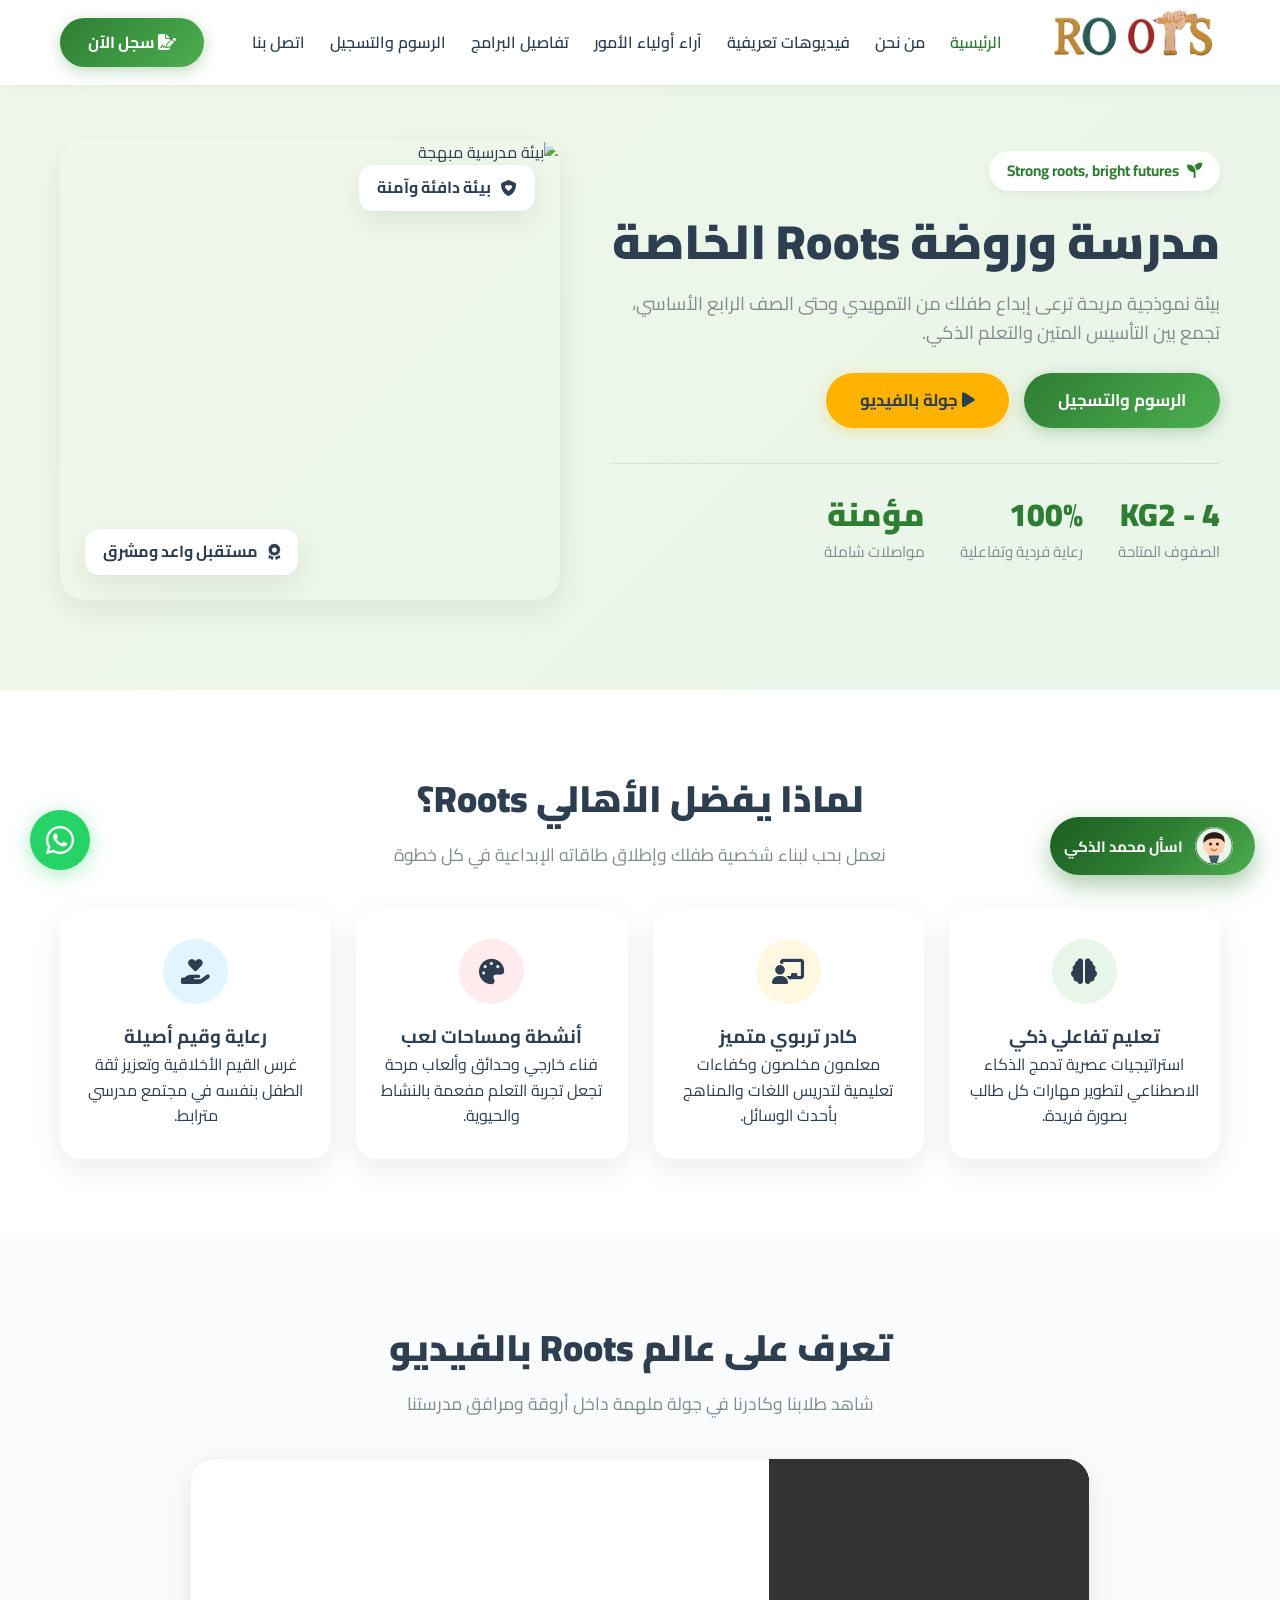
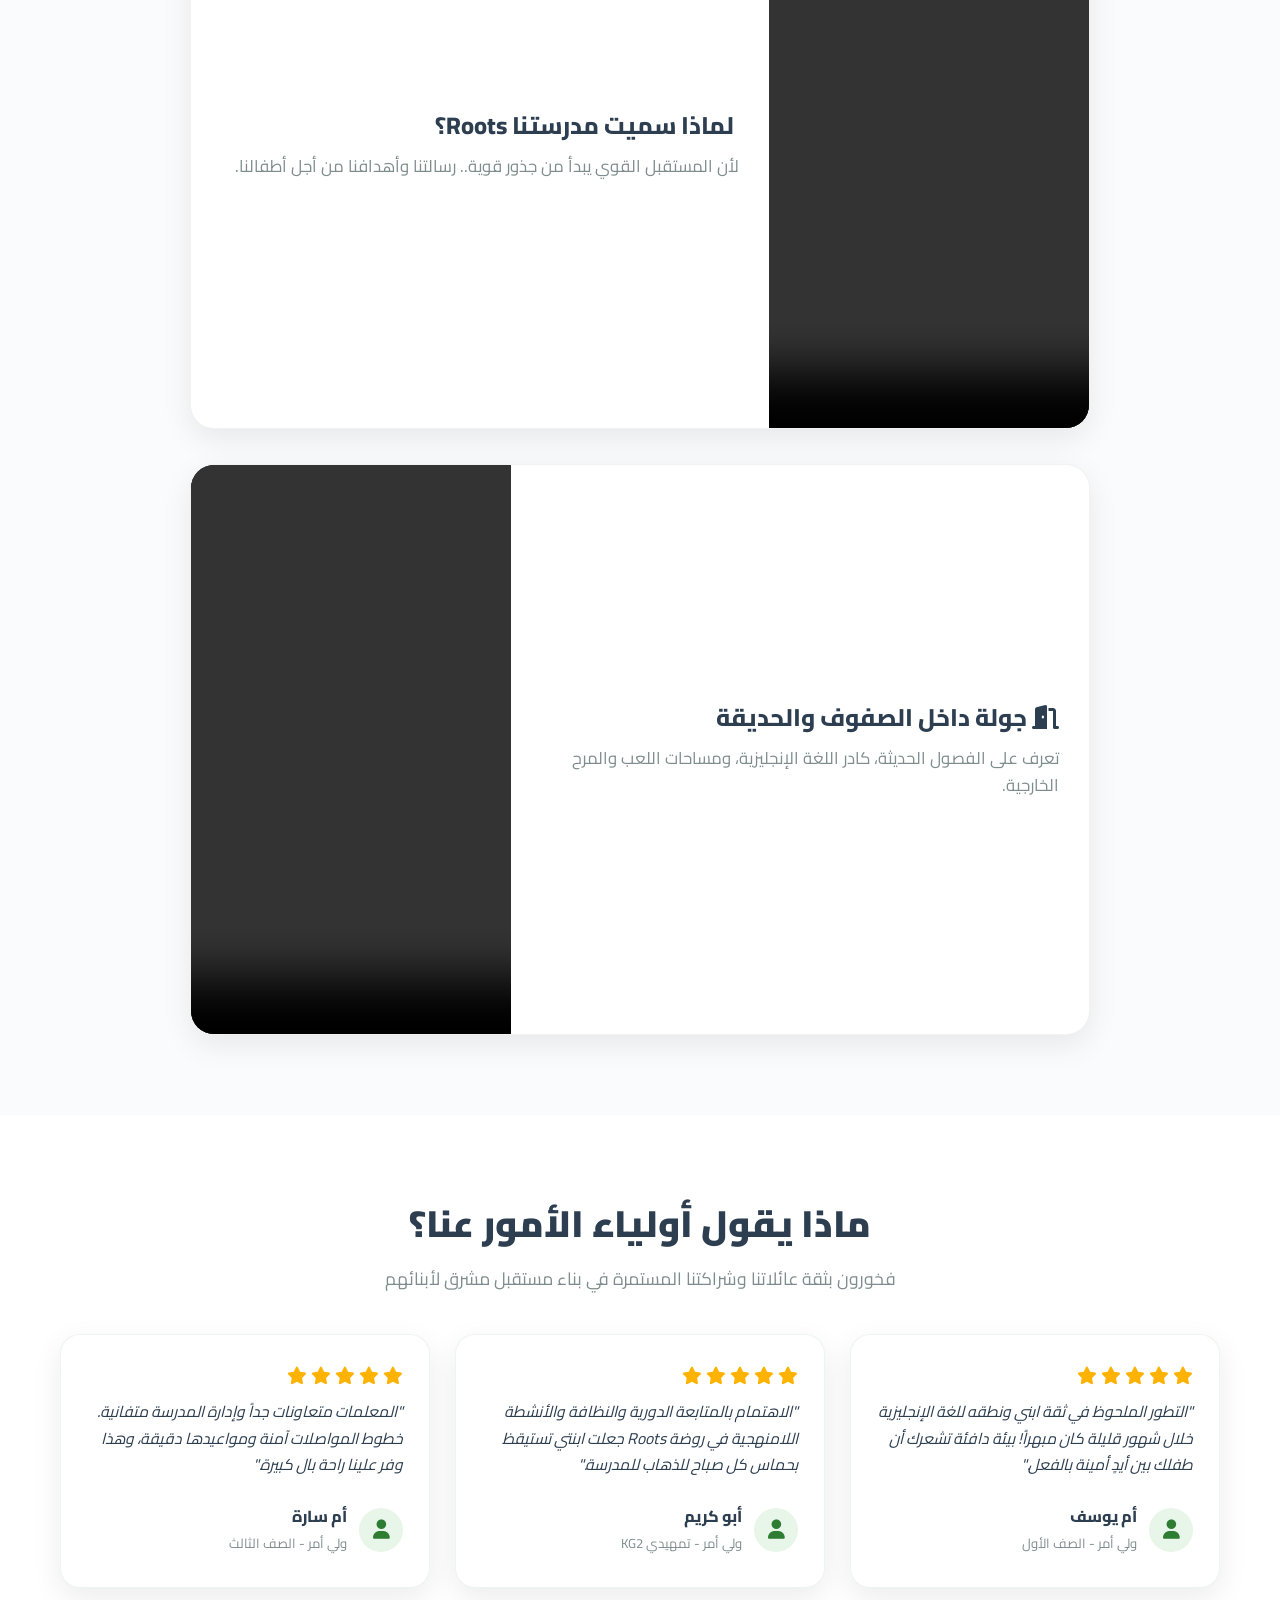
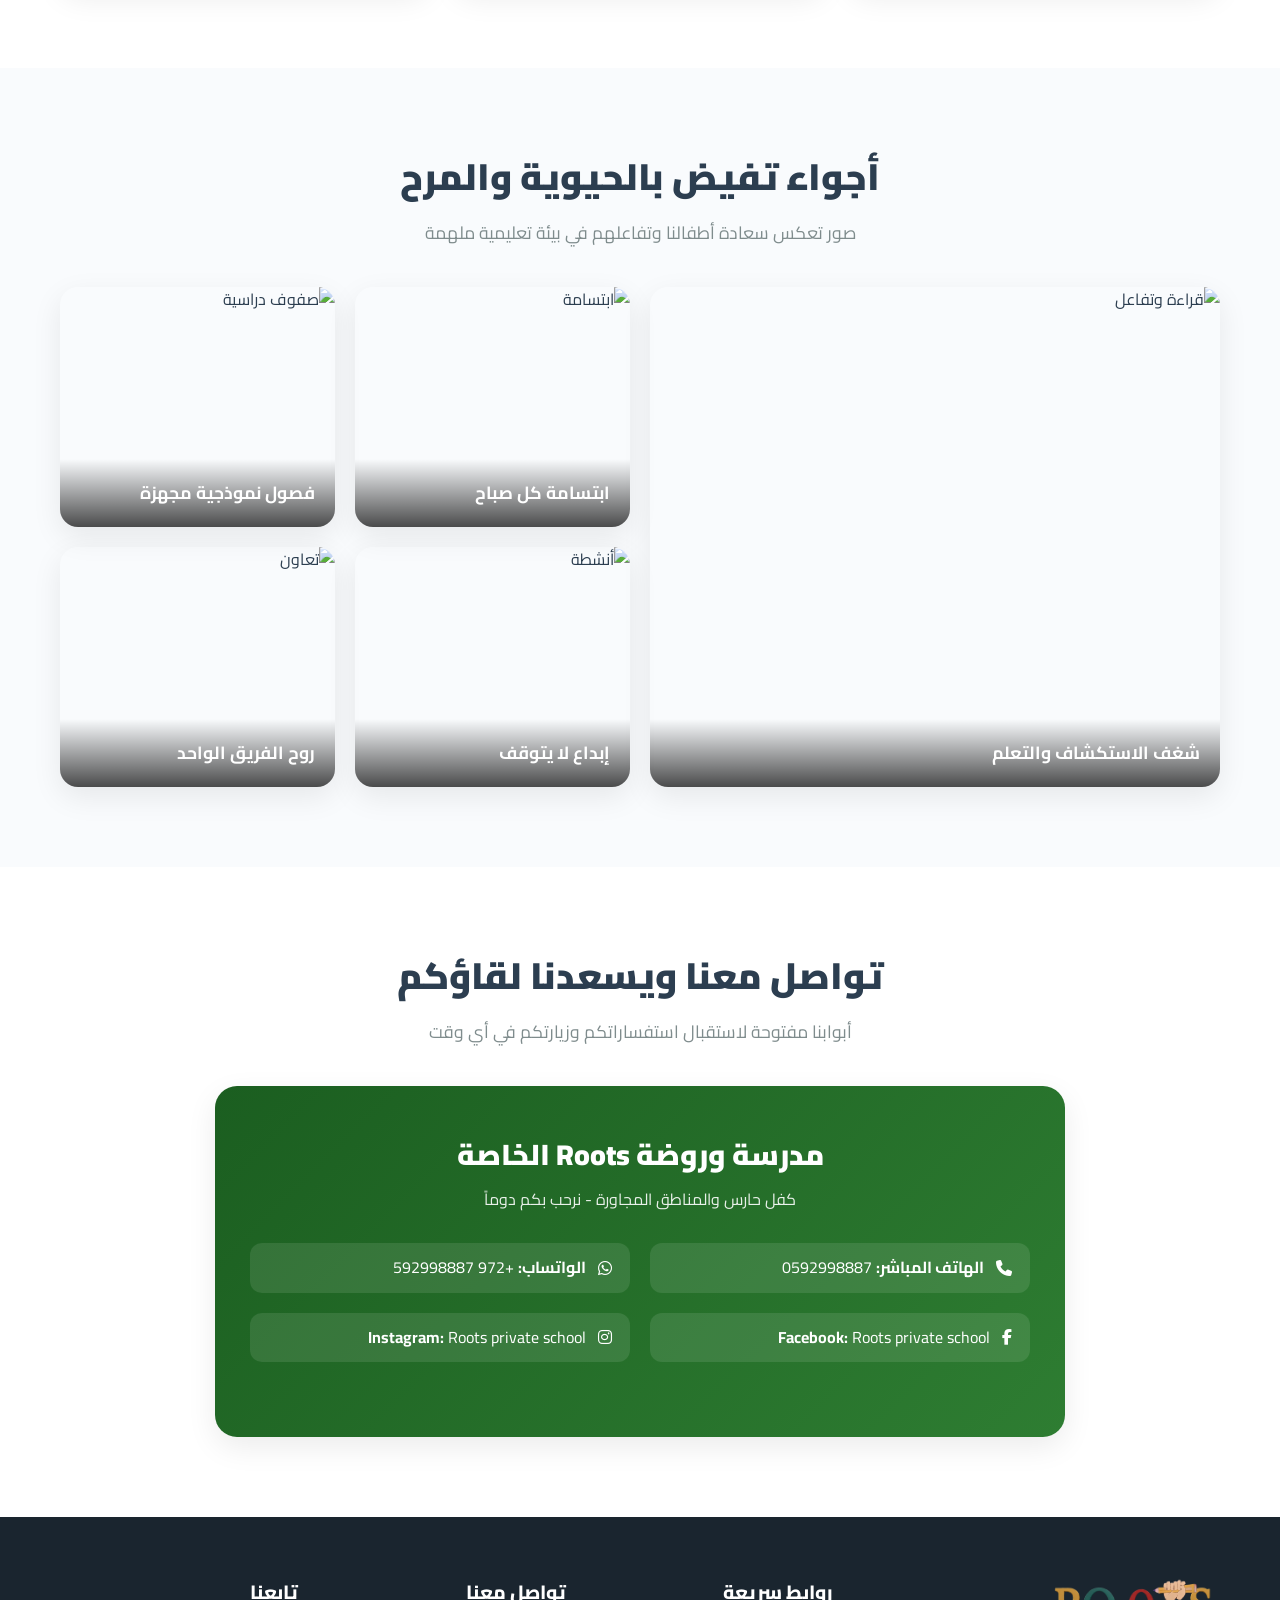
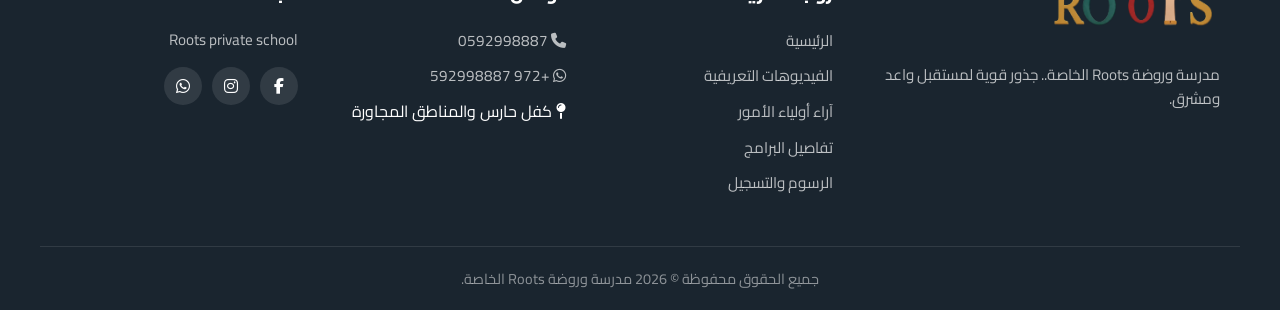
==== commit 335beb4b: "Add files via upload" ====
--- a/index.html
+++ b/index.html
@@ -4,13 +4,14 @@
 <head>
     <meta charset="UTF-8">
     <meta name="viewport" content="width=device-width, initial-scale=1.0">
-    <title>مدرسة وروضة Roots الخاصة - بوابة التسجيل والقبول</title>
+    <title>مدرسة وروضة Roots الخاصة - بوابة التميز والتعليم الذكي</title>
     <!-- Font Awesome -->
     <link rel="stylesheet" href="https://cdnjs.cloudflare.com/ajax/libs/font-awesome/6.4.0/css/all.min.css">
     <!-- Google Fonts -->
     <link href="https://fonts.googleapis.com/css2?family=Cairo:wght@400;600;700;800;900&display=swap" rel="stylesheet">
     <link rel="icon" type="image/png" href="Tap img.png">
-    <link rel="stylesheet" href="style.css">
+    <link rel="stylesheet" href="common.css">
+    <link rel="stylesheet" href="index.css">
 </head>
 
 <body>
@@ -24,16 +25,18 @@
                 </div>
             </a>
             <nav class="nav-menu" id="navMenu">
-                <a href="#hero" class="nav-link active">الرئيسية</a>
+                <a href="index.html" class="nav-link active">الرئيسية</a>
                 <a href="#about" class="nav-link">من نحن</a>
-                <a href="#programs" class="nav-link">الصفوف والبرامج</a>
-                <a href="#fees" class="nav-link">الرسوم والمواصلات</a>
-                <a href="#admission" class="nav-link">التسجيل والقبول</a>
+                <a href="#videos" class="nav-link">فيديوهات تعريفية</a>
+                <a href="#testimonials" class="nav-link">آراء أولياء الأمور</a>
+                <a href="program-details.html" class="nav-link">تفاصيل البرامج</a>
+                <a href="admission.html" class="nav-link">الرسوم والتسجيل</a>
                 <a href="#contact" class="nav-link">اتصل بنا</a>
             </nav>
             <div class="nav-actions">
-                <a href="#admission" class="btn-primary contact-btn"><i class="fa-solid fa-file-signature"></i> سجل
-                    الآن</a>
+                <a href="admission.html" class="btn-primary contact-btn">
+                    <i class="fa-solid fa-file-signature"></i> سجل الآن
+                </a>
                 <button class="mobile-toggle" id="mobileToggle" aria-label="القائمة">
                     <i class="fa-solid fa-bars"></i>
                 </button>
@@ -41,18 +44,17 @@
         </div>
     </header>
 
-    <!-- قسم الواجهة الرئيسية -->
+    <!-- الواجهة الرئيسية Hero -->
     <section class="hero" id="hero">
         <div class="container hero-container">
             <div class="hero-content">
-                <span class="badge-pill"><i class="fa-solid fa-graduation-cap"></i> فتح باب التسجيل والقبول للعام
-                    الدراسي</span>
+                <span class="badge-pill"><i class="fa-solid fa-seedling"></i> Strong roots, bright futures</span>
                 <h1>مدرسة وروضة Roots الخاصة</h1>
-                <p>بيئة تربوية متطورة تجمع بين التأسيس الأكاديمي المتين وتوظيف أدوات الذكاء الاصطناعي.. نرحب بأبنائنا من
-                    مرحلة التمهيدي وحتى الصف الرابع الأساسي.</p>
+                <p>بيئة نموذجية مريحة ترعى إبداع طفلك من التمهيدي وحتى الصف الرابع الأساسي، تجمع بين التأسيس المتين
+                    والتعلم الذكي.</p>
                 <div class="hero-buttons">
-                    <a href="#admission" class="btn-primary btn-large">سجل لطفلك الآن</a>
-                    <a href="#fees" class="btn-secondary btn-large">الرسوم والأقساط</a>
+                    <a href="admission.html" class="btn-primary btn-large">الرسوم والتسجيل</a>
+                    <a href="#videos" class="btn-secondary btn-large"><i class="fa-solid fa-play"></i> جولة بالفيديو</a>
                 </div>
                 <div class="hero-stats">
                     <div class="stat-item">
@@ -61,25 +63,25 @@
                     </div>
                     <div class="stat-item">
                         <h3>100%</h3>
-                        <p>تعلم ذكي وداعم</p>
+                        <p>رعاية فردية وتفاعلية</p>
                     </div>
                     <div class="stat-item">
-                        <h3>خصومات</h3>
-                        <p>دفع مباشر وإخوة</p>
+                        <h3>مؤمنة</h3>
+                        <p>مواصلات شاملة</p>
                     </div>
                 </div>
             </div>
             <div class="hero-image">
                 <div class="image-box">
                     <img src="https://images.unsplash.com/photo-1503676260728-1c00da094a0b?auto=format&fit=crop&w=800&q=80"
-                        alt="أطفال يتعلمون بالتكنولوجيا الحديثة">
+                        alt="بيئة مدرسية مبهجة">
                     <div class="floating-card card-1">
-                        <i class="fa-solid fa-bus text-green"></i>
-                        <span>مواصلات لكافة القرى</span>
+                        <i class="fa-solid fa-shield-heart text-green"></i>
+                        <span>بيئة دافئة وآمنة</span>
                     </div>
                     <div class="floating-card card-2">
                         <i class="fa-solid fa-award text-yellow"></i>
-                        <span>رعاية وتربية متكاملة</span>
+                        <span>مستقبل واعد ومشرق</span>
                     </div>
                 </div>
             </div>
@@ -90,359 +92,191 @@
     <section class="about section-padding" id="about">
         <div class="container">
             <div class="section-header text-center">
-                <h2>لماذا تختار Roots؟</h2>
-                <p>نجمع بين الرعاية بحب وأحدث مناهج التعلم والتعليم المدعومة بالذكاء الاصطناعي</p>
+                <h2>لماذا يفضل الأهالي Roots؟</h2>
+                <p>نعمل بحب لبناء شخصية طفلك وإطلاق طاقاته الإبداعية في كل خطوة</p>
             </div>
             <div class="about-grid">
                 <div class="about-card">
-                    <div class="icon-box bg-green-light">
-                        <i class="fa-solid fa-robot text-green"></i>
-                    </div>
-                    <h3>الذكاء الاصطناعي بالتعليم</h3>
-                    <p>برامج ذكية تفاعلية لتخصيص مسار تعليمي يناسب قدرات وذكاء كل طالب بشكل متفرد.</p>
+                    <div class="icon-box bg-green-light"><i class="fa-solid fa-brain text-green"></i></div>
+                    <h3>تعليم تفاعلي ذكي</h3>
+                    <p>استراتيجيات عصرية تدمج الذكاء الاصطناعي لتطوير مهارات كل طالب بصورة فريدة.</p>
                 </div>
                 <div class="about-card">
-                    <div class="icon-box bg-yellow-light">
-                        <i class="fa-solid fa-chalkboard-user text-yellow"></i>
-                    </div>
-                    <h3>كادر تعليمي محترف</h3>
-                    <p>فريق تربوي مؤهل لتحفيز تفكير وابتكار الأطفال وتأسيسهم أكاديمياً بقوة.</p>
+                    <div class="icon-box bg-yellow-light"><i class="fa-solid fa-chalkboard-user text-yellow"></i></div>
+                    <h3>كادر تربوي متميز</h3>
+                    <p>معلمون مخلصون وكفاءات تعليمية لتدريس اللغات والمناهج بأحدث الوسائل.</p>
                 </div>
                 <div class="about-card">
-                    <div class="icon-box bg-red-light">
-                        <i class="fa-solid fa-puzzle-piece text-red"></i>
-                    </div>
-                    <h3>بيئة آمنة وتفاعلية</h3>
-                    <p>أنشطة ومرافق حيوية تجمع بين المهارات الأكاديمية والرياضية والترفيهية الهادفة.</p>
+                    <div class="icon-box bg-red-light"><i class="fa-solid fa-palette text-red"></i></div>
+                    <h3>أنشطة ومساحات لعب</h3>
+                    <p>فناء خارجي وحدائق وألعاب مرحة تجعل تجربة التعلم مفعمة بالنشاط والحيوية.</p>
                 </div>
                 <div class="about-card">
-                    <div class="icon-box bg-blue-light">
-                        <i class="fa-solid fa-comments text-blue"></i>
-                    </div>
-                    <h3>متابعة مستمرة للأهل</h3>
-                    <p>تقارير دورية تضع ولي الأمر في قلب التطور العلمي والسلوكي لأبنائه.</p>
-                </div>
-            </div>
-        </div>
-    </section>
-
-    <!-- الصفوف والبرامج -->
-    <section class="programs section-padding bg-light" id="programs">
+                    <div class="icon-box bg-blue-light"><i class="fa-solid fa-hand-holding-heart text-blue"></i></div>
+                    <h3>رعاية وقيم أصيلة</h3>
+                    <p>غرس القيم الأخلاقية وتعزيز ثقة الطفل بنفسه في مجتمع مدرسي مترابط.</p>
+                </div>
+            </div>
+        </div>
+    </section>
+
+    <!-- قسم الفيديوهات التعريفية بتنسيق مميز -->
+    <section class="videos-section section-padding bg-light" id="videos">
         <div class="container">
             <div class="section-header text-center">
-                <h2>الصفوف والبرامج الدراسية</h2>
-                <p>مناهج معتمدة تؤسس الطفل من عمر الروضة حتى نهاية المرحلة الأساسية الأولى</p>
-            </div>
-            <div class="programs-grid">
-                <div class="program-card">
-                    <div class="program-img">
-                        <img src="https://images.unsplash.com/photo-1577896851231-70ef18881754?auto=format&fit=crop&w=600&q=80"
-                            alt="برنامج التمهيدي">
-                        <span class="age-tag">تمهيدي KG2</span>
-                    </div>
-                    <div class="program-content">
-                        <h3>الروضة: تمهيدي KG2</h3>
-                        <p>تأسيس ممتاز في القراءة والحساب والألعاب التفاعلية (المواليد المطلوبة: 1/2/2021 إلى
-                            30/4/2022).</p>
-                        <ul class="program-features">
-                            <li><i class="fa-solid fa-check"></i> القسط: 150 شيكل شهرياً</li>
-                            <li><i class="fa-solid fa-check"></i> الكتب + بلوزتين: 100 شيكل</li>
-                            <li><i class="fa-solid fa-check"></i> تنمية المهارات اللغوية والاجتماعية</li>
-                        </ul>
-                        <a href="#admission" class="btn-primary btn-block program-link-btn">سجل لطفلك بالروضة</a>
-                    </div>
-                </div>
-
-                <div class="program-card">
-                    <div class="program-img">
-                        <img src="https://images.unsplash.com/photo-1509062522246-3755977927d7?auto=format&fit=crop&w=600&q=80"
-                            alt="المرحلة الأساسية الأولى">
-                        <span class="age-tag">الصف 1 & 2</span>
-                    </div>
-                    <div class="program-content">
-                        <h3>المدرسة: الصف الأول والثاني</h3>
-                        <p>إتقان القراءة والكتابة، العمليات الحسابية، وتطوير التفكير المنطقي واللغات.</p>
-                        <ul class="program-features">
-                            <li><i class="fa-solid fa-check"></i> القسط: 3500 شيكل شامل الكتب</li>
-                            <li><i class="fa-solid fa-check"></i> خصم الدفع المباشر: 3200 شيكل</li>
-                            <li><i class="fa-solid fa-check"></i> خصومات خاصة للإخوة</li>
-                        </ul>
-                        <a href="#admission" class="btn-primary btn-block program-link-btn">سجل في الصف 1 أو 2</a>
-                    </div>
-                </div>
-
-                <div class="program-card">
-                    <div class="program-img">
-                        <img src="https://images.unsplash.com/photo-1587654780291-39c9404d746b?auto=format&fit=crop&w=600&q=80"
-                            alt="المرحلة الأساسية الثانية">
-                        <span class="age-tag">الصف 3 & 4</span>
-                    </div>
-                    <div class="program-content">
-                        <h3>المدرسة: الصف الثالث والرابع</h3>
-                        <p>تطوير مهارات البحث والتقنية، المناهج العلمية المتقدمة والأنشطة اللامنهجية.</p>
-                        <ul class="program-features">
-                            <li><i class="fa-solid fa-check"></i> بيئة محفزة بالذكاء الاصطناعي</li>
-                            <li><i class="fa-solid fa-check"></i> خطوط باصات منتظمة ومؤمنة</li>
-                            <li><i class="fa-solid fa-check"></i> متابعة فردية لكل طالب</li>
-                        </ul>
-                        <a href="#admission" class="btn-primary btn-block program-link-btn">سجل في الصف 3 أو 4</a>
-                    </div>
-                </div>
-            </div>
-        </div>
-    </section>
-
-    <!-- الرسوم والمواصلات -->
-    <section class="fees-section section-padding" id="fees">
+                <h2>تعرف على عالم Roots بالفيديو</h2>
+                <p>شاهد طلابنا وكادرنا في جولة ملهمة داخل أروقة ومرافق مدرستنا</p>
+            </div>
+            <div class="videos-grid">
+                <div class="video-card">
+                    <div class="video-wrapper">
+                        <video controls poster="" playsinline>
+                            <source src="rootvd (1).mp4" type="video/mp4">
+                            متصفحك لا يدعم تشغيل الفيديو.
+                        </video>
+                    </div>
+                    <div class="video-info">
+                        <h3><i class="fa-solid fa-sparkles text-yellow"></i> لماذا سميت مدرستنا Roots؟</h3>
+                        <p>لأن المستقبل القوي يبدأ من جذور قوية.. رسالتنا وأهدافنا من أجل أطفالنا.</p>
+                    </div>
+                </div>
+
+                <div class="video-card">
+                    <div class="video-wrapper">
+                        <video controls poster="" playsinline>
+                            <source src="rootvd (2).mp4" type="video/mp4">
+                            متصفحك لا يدعم تشغيل الفيديو.
+                        </video>
+                    </div>
+                    <div class="video-info">
+                        <h3><i class="fa-solid fa-door-open text-green"></i> جولة داخل الصفوف والحديقة</h3>
+                        <p>تعرف على الفصول الحديثة، كادر اللغة الإنجليزية، ومساحات اللعب والمرح الخارجية.</p>
+                    </div>
+                </div>
+            </div>
+        </div>
+    </section>
+
+    <!-- قسم آراء وتقييمات أولياء الأمور -->
+    <section class="testimonials section-padding" id="testimonials">
         <div class="container">
             <div class="section-header text-center">
-                <h2>جدول الرسوم والمواصلات والخصومات</h2>
-                <p>جميع تفاصيل التكاليف معلنة بوضوح لتسهيل التخطيط لولي الأمر</p>
-            </div>
-
-            <div class="fees-grid">
-                <div class="fee-card">
-                    <div class="fee-badge">الروضة</div>
-                    <h3>تمهيدي KG2</h3>
-                    <div class="fee-price">150 <span>شيكل / شهرياً</span></div>
-                    <ul class="fee-list">
-                        <li><i class="fa-solid fa-circle-check text-green"></i> القسط الشهري لا يشمل غير القسط.</li>
-                        <li><i class="fa-solid fa-circle-check text-green"></i> الكتب + بلوزتين: <strong>100
-                                شيكل</strong>.</li>
-                        <li><i class="fa-solid fa-circle-check text-green"></i> المواليد: 1/2/2021 إلى 30/4/2022.</li>
-                    </ul>
-                </div>
-
-                <div class="fee-card featured-card">
-                    <div class="fee-badge popular">المدرسة (1 - 4)</div>
-                    <h3>صفوف المدرسة كافة</h3>
-                    <div class="fee-price">3500 <span>شيكل / سنوياً</span></div>
-                    <ul class="fee-list">
-                        <li><i class="fa-solid fa-circle-check text-green"></i> القسط شامل فقط الكتب المدرسية.</li>
-                        <li><i class="fa-solid fa-circle-check text-green"></i> الزي المدرسي: <strong>100 شيكل</strong>.
-                        </li>
-                        <li><i class="fa-solid fa-circle-check text-green"></i> بدلة الرياضة: <strong>100 شيكل</strong>.
-                        </li>
-                        <li><i class="fa-solid fa-bolt text-yellow"></i> <strong>خصم الدفع المباشر:</strong> 3200 شيكل
-                            بدل 3500.</li>
-                    </ul>
-                </div>
-
-                <div class="fee-card">
-                    <div class="fee-badge">المواصلات</div>
-                    <h3>خطوط الباصات</h3>
-                    <div class="fee-price">مؤمنة <span>ذهاباً وإياباً</span></div>
-                    <ul class="fee-list">
-                        <li><i class="fa-solid fa-bus text-green"></i> <strong>كفل حارس / ديرستيا / حارس:</strong> 120
-                            شيكل (70 ش طريق واحد).</li>
-                        <li><i class="fa-solid fa-bus text-green"></i> <strong>قيرة:</strong> 140 شيكل ذهاباً وإياباً.
-                        </li>
-                        <li><i class="fa-solid fa-bus text-green"></i> <strong>زيتا / جماعين:</strong> 200 شيكل ذهاباً
-                            وإياباً.</li>
-                    </ul>
-                </div>
-            </div>
-
-            <div class="discount-box">
-                <div class="discount-header">
-                    <i class="fa-solid fa-tags"></i>
-                    <h3>باقات خصومات الإخوة والدفع</h3>
-                </div>
-                <div class="discount-items-grid">
-                    <div class="disc-item">
-                        <h4>الدفع المباشر</h4>
-                        <p><strong>3200 شيكل</strong> بدل 3500 شيكل عند السداد المباشر.</p>
-                    </div>
-                    <div class="disc-item">
-                        <h4>طالبين (2 إخوة)</h4>
-                        <p>خصم <strong>200 شيكل</strong> على قسط واحد.</p>
-                    </div>
-                    <div class="disc-item">
-                        <h4>3 إخوة</h4>
-                        <p>خصم <strong>400 شيكل</strong> على قسط واحد.</p>
-                    </div>
-                    <div class="disc-item">
-                        <h4>4 إخوة</h4>
-                        <p>خصم <strong>نصف قسط كامل</strong> لأحد الطلاب.</p>
-                    </div>
-                </div>
-            </div>
-        </div>
-    </section>
-
-    <!-- قسم التسجيل والقبول -->
-    <section class="admission section-padding bg-light" id="admission">
+                <h2>ماذا يقول أولياء الأمور عنا؟</h2>
+                <p>فخورون بثقة عائلاتنا وشراكتنا المستمرة في بناء مستقبل مشرق لأبنائهم</p>
+            </div>
+            <div class="testimonials-grid">
+                <div class="testimonial-card">
+                    <div class="stars">
+                        <i class="fa-solid fa-star"></i><i class="fa-solid fa-star"></i><i
+                            class="fa-solid fa-star"></i><i class="fa-solid fa-star"></i><i
+                            class="fa-solid fa-star"></i>
+                    </div>
+                    <p class="testi-text">"التطور الملحوظ في ثقة ابني ونطقه للغة الإنجليزية خلال شهور قليلة كان مبهراً!
+                        بيئة دافئة تشعرك أن طفلك بين أيدٍ أمينة بالفعل."</p>
+                    <div class="testi-author">
+                        <div class="author-avatar"><i class="fa-solid fa-user"></i></div>
+                        <div>
+                            <h4>أم يوسف</h4>
+                            <span>ولي أمر - الصف الأول</span>
+                        </div>
+                    </div>
+                </div>
+
+                <div class="testimonial-card">
+                    <div class="stars">
+                        <i class="fa-solid fa-star"></i><i class="fa-solid fa-star"></i><i
+                            class="fa-solid fa-star"></i><i class="fa-solid fa-star"></i><i
+                            class="fa-solid fa-star"></i>
+                    </div>
+                    <p class="testi-text">"الاهتمام بالمتابعة الدورية والنظافة والأنشطة اللامنهجية في روضة Roots جعلت
+                        ابنتي تستيقظ بحماس كل صباح للذهاب للمدرسة."</p>
+                    <div class="testi-author">
+                        <div class="author-avatar"><i class="fa-solid fa-user"></i></div>
+                        <div>
+                            <h4>أبو كريم</h4>
+                            <span>ولي أمر - تمهيدي KG2</span>
+                        </div>
+                    </div>
+                </div>
+
+                <div class="testimonial-card">
+                    <div class="stars">
+                        <i class="fa-solid fa-star"></i><i class="fa-solid fa-star"></i><i
+                            class="fa-solid fa-star"></i><i class="fa-solid fa-star"></i><i
+                            class="fa-solid fa-star"></i>
+                    </div>
+                    <p class="testi-text">"المعلمات متعاونات جداً وإدارة المدرسة متفانية. خطوط المواصلات آمنة ومواعيدها
+                        دقيقة، وهذا وفر علينا راحة بال كبيرة."</p>
+                    <div class="testi-author">
+                        <div class="author-avatar"><i class="fa-solid fa-user"></i></div>
+                        <div>
+                            <h4>أم سارة</h4>
+                            <span>ولي أمر - الصف الثالث</span>
+                        </div>
+                    </div>
+                </div>
+            </div>
+        </div>
+    </section>
+
+    <!-- معرض صور مريح للحياة المدرسية -->
+    <section class="gallery section-padding bg-light" id="gallery">
         <div class="container">
             <div class="section-header text-center">
-                <h2>استمارة التسجيل والقبول</h2>
-                <p>يرجى قراءة الشروط والوثائق ثم ملء النموذج الإلكتروني لحجز المقعد</p>
-            </div>
-
-            <div class="admission-info-grid">
-                <div class="admission-card">
-                    <div class="card-icon"><i class="fa-solid fa-clipboard-check"></i></div>
-                    <h3>شروط وخطوات التسجيل</h3>
-                    <ul>
-                        <li><i class="fa-solid fa-check text-green"></i> <strong>التمهيدي KG2:</strong> مواليد من
-                            1/2/2021 حتى 30/4/2022.</li>
-                        <li><i class="fa-solid fa-check text-green"></i> <strong>المدرسة:</strong> القبول من الصف الأول
-                            حتى الرابع.</li>
-                        <li><i class="fa-solid fa-check text-green"></i> دفع تكلفة حجز المقعد لتثبيت القبول في المدرسة.
-                        </li>
-                    </ul>
-                </div>
-
-                <div class="admission-card">
-                    <div class="card-icon"><i class="fa-solid fa-folder-open"></i></div>
-                    <h3>الوثائق المطلوبة عند الحضور</h3>
-                    <ul>
-                        <li><i class="fa-solid fa-id-card text-green"></i> صورة هوية ولي الأمر.</li>
-                        <li><i class="fa-solid fa-certificate text-green"></i> شهادة ميلاد الطالب الأصلية أو مصدقة.</li>
-                        <li><i class="fa-solid fa-image text-green"></i> صورة شخصية حديثة للطالب.</li>
-                        <li><i class="fa-solid fa-file-signature text-green"></i> ملف نقل الطالب (إذا كان مسجلاً بمدرسة
-                            سابقة من الصف 2 فما فوق).</li>
-                    </ul>
-                </div>
-            </div>
-
-            <!-- استمارة التسجيل -->
-            <div class="registration-form-wrap">
-                <div class="form-title-head">
-                    <i class="fa-solid fa-user-pen"></i>
-                    <div>
-                        <h3>تقديم طلب تسجيل جديد</h3>
-                        <p>يتم تخزين بياناتكم فورياً وبأمان في سجلات المدرسة لترتيب المقاعد</p>
-                    </div>
-                </div>
-
-                <form id="registrationForm" class="styled-registration-form" novalidate>
-                    <!-- بيانات ولي الأمر -->
-                    <div class="form-section-title">
-                        <i class="fa-solid fa-user-shield"></i> أولاً: بيانات ولي الأمر
-                    </div>
-                    <div class="form-row">
-                        <div class="form-group col-md-6">
-                            <label for="parentName">اسم ولي الأمر رباعي <span class="req">*</span></label>
-                            <input type="text" id="parentName" required placeholder="حروف عربية فقط"
-                                autocomplete="name">
-                            <small class="field-hint">يُسمح بكتابة الحروف العربية والمسافات فقط (ثلاثي على
-                                الأقل)</small>
-                        </div>
-                        <div class="form-group col-md-6">
-                            <label for="parentId">رقم هوية ولي الأمر <span class="req">*</span></label>
-                            <input type="text" id="parentId" required placeholder="9 أرقام" maxlength="9"
-                                inputmode="numeric">
-                            <small class="field-hint">أرقام فقط (9 أرقام بالضبط)</small>
-                        </div>
-                    </div>
-                    <div class="form-row">
-                        <div class="form-group col-md-6">
-                            <label for="parentPhone">رقم هاتف الاتصال <span class="req">*</span></label>
-                            <input type="tel" id="parentPhone" required placeholder="059XXXXXXX" maxlength="10"
-                                inputmode="tel">
-                            <small class="field-hint">أرقام فقط تبدأ بـ 059</small>
-                        </div>
-                        <div class="form-group col-md-6">
-                            <label for="parentWhatsapp">رقم الواتساب <span class="req">*</span></label>
-                            <input type="tel" id="parentWhatsapp" required placeholder="+97259XXXXXXX أو 059XXXXXXX"
-                                maxlength="15" inputmode="tel">
-                            <small class="field-hint">أرقام فقط (يُسمح برمز + فقط في البداية)</small>
-                        </div>
-                    </div>
-
-                    <!-- بيانات الطالب -->
-                    <div class="form-section-title mt-20">
-                        <i class="fa-solid fa-child"></i> ثانياً: بيانات الطالب
-                    </div>
-                    <div class="form-row">
-                        <div class="form-group col-md-6">
-                            <label for="studentName">اسم الطالب رباعي <span class="req">*</span></label>
-                            <input type="text" id="studentName" required placeholder="حروف عربية فقط">
-                            <small class="field-hint">يُسمح بكتابة الحروف العربية والمسافات فقط</small>
-                        </div>
-                        <div class="form-group col-md-6">
-                            <label for="studentDob">تاريخ ميلاد الطالب <span class="req">*</span></label>
-                            <input type="date" id="studentDob" required>
-                            <small class="field-hint" id="dobHint">اختر تاريخ الميلاد بدقة</small>
-                        </div>
-                    </div>
-                    <div class="form-row">
-                        <div class="form-group col-md-6">
-                            <label for="gradeApply">الصف / المرحلة المطلوبة <span class="req">*</span></label>
-                            <select id="gradeApply" required>
-                                <option value="" disabled selected>-- اختر الصف المطلوب --</option>
-                                <option value="تمهيدي KG2">الروضة: تمهيدي KG2 (مواليد 1/2/2021 إلى 30/4/2022)</option>
-                                <option value="الصف الأول">المدرسة: الصف الأول الأساسي</option>
-                                <option value="الصف الثاني">المدرسة: الصف الثاني الأساسي</option>
-                                <option value="الصف الثالث">المدرسة: الصف الثالث الأساسي</option>
-                                <option value="الصف الرابع">المدرسة: الصف الرابع الأساسي</option>
-                            </select>
-                        </div>
-                        <div class="form-group col-md-6">
-                            <label for="hasTransferFile">ملف نقل الطالب (من صف 2 فما فوق) <span
-                                    class="req">*</span></label>
-                            <select id="hasTransferFile" required>
-                                <option value="طالب جديد (روضة / صف أول)">طالب جديد (روضة أو صف أول)</option>
-                                <option value="متوفر وجاهز للإحضار">نعم - ملف النقل متوفر وجاهز للإحضار</option>
-                                <option value="قيد الاستخراج من المدرسة السابقة">نعم - ملف النقل قيد الاستخراج حالياً
-                                </option>
-                            </select>
-                        </div>
-                    </div>
-
-                    <!-- المواصلات والخصومات -->
-                    <div class="form-section-title mt-20">
-                        <i class="fa-solid fa-bus-simple"></i> ثالثاً: المواصلات والخصومات
-                    </div>
-                    <div class="form-row">
-                        <div class="form-group col-md-6">
-                            <label for="transportLocation">خدمة الباص والمواصلات</label>
-                            <select id="transportLocation">
-                                <option value="توصيل خاص (بدون باص)">توصيل خاص (بدون باص)</option>
-                                <option value="كفل حارس / ديرستيا / حارس (120 شيكل ذهاب وإياب)">كفل حارس / ديرستيا /
-                                    حارس (120 شيكل ذهاباً وإياباً)</option>
-                                <option value="كفل حارس / ديرستيا / حارس (70 شيكل طريق واحد)">كفل حارس / ديرستيا / حارس
-                                    (70 شيكل طريق واحد فقط)</option>
-                                <option value="قيرة (140 شيكل ذهاب وإياب)">قيرة (140 شيكل ذهاباً وإياباً)</option>
-                                <option value="زيتا / جماعين (200 شيكل ذهاب وإياب)">زيتا / جماعين (200 شيكل ذهاباً
-                                    وإياباً)</option>
-                            </select>
-                        </div>
-                        <div class="form-group col-md-6">
-                            <label for="siblingsCount">عدد الإخوة المسجلين بالمدرسة (لتطبيق الخصم)</label>
-                            <select id="siblingsCount">
-                                <option value="طالب واحد فقط">طالب واحد فقط (لا يوجد إخوة)</option>
-                                <option value="2 إخوة (خصم 200 ش على قسط واحد)">2 إخوة (خصم 200 ش على قسط واحد)</option>
-                                <option value="3 إخوة (خصم 400 ش على قسط واحد)">3 إخوة (خصم 400 ش على قسط واحد)</option>
-                                <option value="4 إخوة (خصم نصف قسط واحد)">4 إخوة (خصم نصف قسط كامل)</option>
-                            </select>
-                        </div>
-                    </div>
-
-                    <div class="form-actions-flex">
-                        <button type="submit" class="btn-primary btn-large" id="submitRegBtn">
-                            <i class="fa-solid fa-check-circle"></i> تثبيت وإرسال طلب التسجيل
-                        </button>
-                        <button type="button" id="exportDataBtn" class="btn-secondary">
-                            <i class="fa-solid fa-file-excel"></i> تنزيل سجل المسجلين (Excel/CSV)
-                        </button>
-                    </div>
-                </form>
-            </div>
-        </div>
-    </section>
-
-    <!-- تواصل معنا (تم حذف خانة إضافة رسالة وجعل القسم مخصصاً لبيانات التواصل) -->
+                <h2>أجواء تفيض بالحيوية والمرح</h2>
+                <p>صور تعكس سعادة أطفالنا وتفاعلهم في بيئة تعليمية ملهمة</p>
+            </div>
+            <div class="gallery-grid">
+                <div class="gallery-item large">
+                    <img src="https://images.unsplash.com/photo-1544717305-2782549b5136?auto=format&fit=crop&w=800&q=80"
+                        alt="قراءة وتفاعل">
+                    <div class="gallery-overlay">
+                        <h4>شغف الاستكشاف والتعلم</h4>
+                    </div>
+                </div>
+                <div class="gallery-item">
+                    <img src="https://images.unsplash.com/photo-1516627145497-ae6968895b74?auto=format&fit=crop&w=600&q=80"
+                        alt="ابتسامة">
+                    <div class="gallery-overlay">
+                        <h4>ابتسامة كل صباح</h4>
+                    </div>
+                </div>
+                <div class="gallery-item">
+                    <img src="https://images.unsplash.com/photo-1580582932707-520aed937b7b?auto=format&fit=crop&w=600&q=80"
+                        alt="صفوف دراسية">
+                    <div class="gallery-overlay">
+                        <h4>فصول نموذجية مجهزة</h4>
+                    </div>
+                </div>
+                <div class="gallery-item">
+                    <img src="https://images.unsplash.com/photo-1497633762265-9d179a990aa6?auto=format&fit=crop&w=600&q=80"
+                        alt="أنشطة">
+                    <div class="gallery-overlay">
+                        <h4>إبداع لا يتوقف</h4>
+                    </div>
+                </div>
+                <div class="gallery-item">
+                    <img src="https://images.unsplash.com/photo-1571260899304-425eee4c7efc?auto=format&fit=crop&w=600&q=80"
+                        alt="تعاون">
+                    <div class="gallery-overlay">
+                        <h4>روح الفريق الواحد</h4>
+                    </div>
+                </div>
+            </div>
+        </div>
+    </section>
+
+    <!-- تواصل معنا -->
     <section class="contact section-padding" id="contact">
         <div class="container">
             <div class="section-header text-center">
-                <h2>معلومات التواصل والموقع</h2>
-                <p>يسعدنا استقبال اتصالاتكم وزيارتكم في أي وقت خلال أوقات الدوام الرسمي</p>
+                <h2>تواصل معنا ويسعدنا لقاؤكم</h2>
+                <p>أبوابنا مفتوحة لاستقبال استفساراتكم وزيارتكم في أي وقت</p>
             </div>
             <div class="contact-center-card">
                 <div class="contact-info full-width-info">
                     <h3>مدرسة وروضة Roots الخاصة</h3>
-                    <p>أبوابنا مفتوحة لخدمتكم والإجابة على أي استفسارات تتعلق بالتسجيل ومستقبل أبنائكم.</p>
+                    <p>كفل حارس والمناطق المجاورة - نرحب بكم دوماً</p>
                     <ul class="info-list info-grid-list">
                         <li>
                             <i class="fa-solid fa-phone"></i>
@@ -454,7 +288,7 @@
                         <li>
                             <i class="fa-brands fa-whatsapp"></i>
                             <div>
-                                <strong>رقم الواتساب:</strong>
+                                <strong>الواتساب:</strong>
                                 <span><a href="https://wa.me/972592998887" target="_blank">+972 592998887</a></span>
                             </div>
                         </li>
@@ -475,14 +309,6 @@
                             </div>
                         </li>
                     </ul>
-                    <div class="social-links-center">
-                        <a href="https://www.facebook.com/search/top?q=Roots%20private%20school" target="_blank"
-                            aria-label="Facebook"><i class="fa-brands fa-facebook-f"></i></a>
-                        <a href="https://www.instagram.com/explore/tags/rootsprivateschool/" target="_blank"
-                            aria-label="Instagram"><i class="fa-brands fa-instagram"></i></a>
-                        <a href="https://wa.me/972592998887" target="_blank" aria-label="WhatsApp"><i
-                                class="fa-brands fa-whatsapp"></i></a>
-                    </div>
                 </div>
             </div>
         </div>
@@ -495,16 +321,16 @@
                 <div class="logo-wrapper footer-logo">
                     <img src="roots logo.png" alt="Roots Logo" class="logo-img">
                 </div>
-                <p>مدرسة وروضة Roots الخاصة، خطوتكم الأولى لجذور قوية وتعليم متقدم مستند للذكاء الاصطناعي.</p>
+                <p>مدرسة وروضة Roots الخاصة.. جذور قوية لمستقبل واعد ومشرق.</p>
             </div>
             <div class="footer-col">
                 <h3>روابط سريعة</h3>
                 <ul>
-                    <li><a href="#hero">الرئيسية</a></li>
-                    <li><a href="#about">من نحن</a></li>
-                    <li><a href="#programs">الصفوف والبرامج</a></li>
-                    <li><a href="#fees">الرسوم والأقساط</a></li>
-                    <li><a href="#admission">التسجيل والقبول</a></li>
+                    <li><a href="index.html">الرئيسية</a></li>
+                    <li><a href="#videos">الفيديوهات التعريفية</a></li>
+                    <li><a href="#testimonials">آراء أولياء الأمور</a></li>
+                    <li><a href="program-details.html">تفاصيل البرامج</a></li>
+                    <li><a href="admission.html">الرسوم والتسجيل</a></li>
                 </ul>
             </div>
             <div class="footer-col">
@@ -517,7 +343,7 @@
                 </ul>
             </div>
             <div class="footer-col">
-                <h3>تابعنا على السوشيال ميديا</h3>
+                <h3>تابعنا</h3>
                 <p>Roots private school</p>
                 <div class="social-links footer-social">
                     <a href="https://www.facebook.com/search/top?q=Roots%20private%20school" target="_blank"
@@ -539,39 +365,29 @@
         <i class="fa-brands fa-whatsapp"></i>
     </a>
 
-    <!-- نافذة تأكيد الإرسال المنبثقة في منتصف الصفحة (Center Modal) -->
-    <div class="modal-overlay" id="confirmModal">
-        <div class="modal-card">
-            <div class="modal-icon-wrap">
-                <i class="fa-solid fa-circle-check"></i>
-            </div>
-            <h3 id="modalTitle">تم حفظ طلب التسجيل بنجاح!</h3>
-            <p id="modalDesc">تمت إضافة بيانات الطالب بنجاح إلى سجلات المدرسة المعتمدة.</p>
-            <div class="modal-actions">
-                <button type="button" class="btn-primary" id="modalWaBtn">
-                    <i class="fa-brands fa-whatsapp"></i> إرسال تأكيد للإدارة عبر الواتساب
-                </button>
-                <button type="button" class="btn-secondary" id="modalCloseBtn">
-                    إغلاق
-                </button>
-            </div>
-        </div>
-    </div>
-
-    <!-- رسائل التنبيهات المنبثقة (Toast) -->
-    <div class="success-toast" id="successToast">
-        <i class="fa-solid fa-circle-check" id="toastIcon"></i>
-        <span id="toastMsg">تم تسجيل البيانات بنجاح!</span>
-    </div>
-
-    <!-- المساعد الصوتي محمد -->
+    <!-- المساعد الذكي محمد (أفاتار شخصية الولد) -->
     <div id="chat-widget-container">
         <button id="chat-toggle-btn" aria-label="تحدث مع محمد">
-            <span>دردش مع محمد</span>
-            <div class="voice-pulse-circle">
-                <i class="fa-solid fa-microphone-lines"></i>
-                <div class="pulse-ring"></div>
-            </div>
+            <div class="boy-avatar-mini">
+                <!-- صورة تمثيلية لأفاتار الولد الكرتوني من الفيديو -->
+                <svg viewBox="0 0 100 100" class="boy-svg">
+                    <circle cx="50" cy="50" r="48" fill="#e8f5e9" stroke="#2e7d32" stroke-width="3" />
+                    <circle cx="50" cy="48" r="28" fill="#ffd1b3" />
+                    <!-- شعر كيرلي لطيف -->
+                    <path d="M 22,42 C 20,20 40,14 50,14 C 65,14 80,20 78,42 C 70,30 65,30 50,30 C 35,30 30,35 22,42 Z"
+                        fill="#2d1d14" />
+                    <!-- عيون لطيفة -->
+                    <circle cx="41" cy="45" r="4" fill="#2d1d14" />
+                    <circle cx="59" cy="45" r="4" fill="#2d1d14" />
+                    <!-- ابتسامة -->
+                    <path d="M 43,58 Q 50,66 57,58" stroke="#d35400" stroke-width="3" fill="none"
+                        stroke-linecap="round" />
+                    <!-- ربطة عنق وزي رسمي -->
+                    <path d="M 36,75 L 64,75 L 58,95 L 42,95 Z" fill="#4a5568" />
+                    <polygon points="50,75 53,84 47,84" fill="#2e7d32" />
+                </svg>
+            </div>
+            <span>اسأل محمد الذكي</span>
         </button>
 
         <div id="chat-box" class="chat-hidden">
@@ -579,36 +395,45 @@
                 <div class="header-info">
                     <div class="live-indicator"></div>
                     <div>
-                        <h4>محمد (المساعد الصوتي)</h4>
-                        <span class="bot-status" id="botStatus">متصل ومستعد للكلام</span>
+                        <h4>محمد - سفير طلاب Roots</h4>
+                        <span class="bot-status" id="botStatus">متصل ومستعد للمساعدة</span>
                     </div>
                 </div>
                 <button id="close-chat" title="إغلاق"><i class="fa-solid fa-xmark"></i></button>
             </div>
 
-            <div class="voice-avatar-stage">
-                <div class="orb-container" id="orbContainer">
-                    <div class="wave wave-1"></div>
-                    <div class="wave wave-2"></div>
-                    <div class="wave wave-3"></div>
-                    <div class="orb-core" id="orbCore">
-                        <i class="fa-solid fa-headset"></i>
-                    </div>
-                </div>
-                <div class="voice-caption" id="voiceCaption">اسألني عن الرسوم أو التسجيل أو دردش معايا!</div>
+            <div class="boy-avatar-stage">
+                <div class="boy-character-circle" id="chatAvatarImg">
+                    <svg viewBox="0 0 100 100" class="boy-svg-large">
+                        <circle cx="50" cy="50" r="48" fill="#ffffff" stroke="#4caf50" stroke-width="3" />
+                        <circle cx="50" cy="48" r="30" fill="#ffd1b3" />
+                        <path
+                            d="M 20,44 C 18,18 40,12 50,12 C 68,12 82,18 80,44 C 70,30 65,30 50,30 C 35,30 30,35 20,44 Z"
+                            fill="#2d1d14" />
+                        <circle cx="40" cy="46" r="4.5" fill="#2d1d14" />
+                        <circle cx="60" cy="46" r="4.5" fill="#2d1d14" />
+                        <circle cx="42" cy="44" r="1.5" fill="#ffffff" />
+                        <circle cx="62" cy="44" r="1.5" fill="#ffffff" />
+                        <path d="M 43,60 Q 50,68 57,60" stroke="#d35400" stroke-width="3.5" fill="none"
+                            stroke-linecap="round" />
+                        <path d="M 33,76 L 67,76 L 60,98 L 40,98 Z" fill="#4a5568" />
+                        <polygon points="50,76 54,86 46,86" fill="#2e7d32" />
+                    </svg>
+                </div>
+                <div class="voice-caption" id="voiceCaption">أهلاً بك! أنا محمد، اسألني عن أي شيء يخص مدرستنا</div>
             </div>
 
             <div class="chat-messages" id="chatMessages">
                 <div class="message-row bot-row">
                     <div class="message bot-message">
-                        أهلاً بحضرتك! أنا <strong>محمد</strong>، تقدر تسألني بصوتك أو كتابة عن رسوم مدرسة وروضة Roots،
-                        الأقساط، شروط القبول، أو خطوط المواصلات.
+                        مرحباً بك في مدرسة وروضة Roots! 🌟 أنا <strong>محمد</strong>، تلميذ ومساعد في المدرسة. يسعدني أن
+                        أجيبك عن الرسوم، التسجيل، شروط القبول، أو خطوط الباصات.
                     </div>
                 </div>
             </div>
 
             <div class="chat-input-area">
-                <input type="text" id="user-input" placeholder="اكتب أو اتكلم بالمايك..." autocomplete="off">
+                <input type="text" id="user-input" placeholder="اكتب سؤالك هنا..." autocomplete="off">
                 <button id="voice-btn" class="main-mic-action" title="تحدث بصوتك">
                     <i class="fa-solid fa-microphone"></i>
                 </button>
--- a/common.css
+++ b/common.css
@@ -0,0 +1,554 @@
+:root {
+    --primary: #2e7d32;
+    --primary-light: #4caf50;
+    --secondary: #ffb300;
+    --accent: #e53935;
+    --text-dark: #2c3e50;
+    --text-light: #7f8c8d;
+    --bg-light: #f9fbfd;
+    --white: #ffffff;
+    --shadow: 0 10px 30px rgba(0, 0, 0, 0.08);
+    --transition: all 0.3s ease;
+}
+
+* {
+    margin: 0;
+    padding: 0;
+    box-sizing: border-box;
+    font-family: 'Cairo', sans-serif;
+    scroll-behavior: smooth;
+}
+
+body {
+    color: var(--text-dark);
+    background-color: var(--white);
+    line-height: 1.6;
+    overflow-x: hidden;
+}
+
+.container {
+    max-width: 1200px;
+    margin: 0 auto;
+    padding: 0 20px;
+}
+
+.section-padding {
+    padding: 80px 0;
+}
+
+.bg-light {
+    background-color: var(--bg-light);
+}
+
+.text-center {
+    text-align: center;
+}
+
+.section-header h2 {
+    font-size: 2.3rem;
+    font-weight: 900;
+    color: var(--text-dark);
+    margin-bottom: 12px;
+}
+
+.section-header p {
+    font-size: 1.1rem;
+    color: var(--text-light);
+    max-width: 600px;
+    margin: 0 auto 40px;
+}
+
+/* الأزرار العامة */
+.btn-primary {
+    background: linear-gradient(135deg, var(--primary), var(--primary-light));
+    color: var(--white);
+    padding: 12px 28px;
+    border-radius: 50px;
+    font-weight: 700;
+    text-decoration: none;
+    box-shadow: 0 4px 15px rgba(46, 125, 50, 0.3);
+    transition: var(--transition);
+    border: none;
+    cursor: pointer;
+    display: inline-block;
+}
+
+.btn-primary:hover {
+    transform: translateY(-3px);
+    box-shadow: 0 6px 20px rgba(46, 125, 50, 0.4);
+}
+
+.btn-secondary {
+    background-color: var(--secondary);
+    color: var(--text-dark);
+    padding: 12px 28px;
+    border-radius: 50px;
+    font-weight: 700;
+    text-decoration: none;
+    transition: var(--transition);
+    display: inline-block;
+    box-shadow: 0 4px 15px rgba(255, 179, 0, 0.3);
+    border: none;
+    cursor: pointer;
+}
+
+.btn-secondary:hover {
+    transform: translateY(-3px);
+    background-color: #ffa000;
+}
+
+.btn-large {
+    padding: 14px 34px;
+    font-size: 1.05rem;
+}
+
+.btn-block {
+    width: 100%;
+    text-align: center;
+}
+
+/* الشعار والنافبار */
+.logo-wrapper {
+    display: flex;
+    align-items: center;
+    max-width: 170px;
+}
+
+.logo-img {
+    width: 100%;
+    height: auto;
+    object-fit: contain;
+    transform: scaleX(-1);
+    transform-origin: center;
+}
+
+.navbar {
+    position: fixed;
+    top: 0;
+    left: 0;
+    width: 100%;
+    background-color: var(--white);
+    box-shadow: 0 2px 15px rgba(0, 0, 0, 0.05);
+    z-index: 1000;
+    transition: var(--transition);
+}
+
+.nav-container {
+    display: flex;
+    justify-content: space-between;
+    align-items: center;
+    height: 85px;
+}
+
+.nav-menu {
+    display: flex;
+    gap: 25px;
+    align-items: center;
+}
+
+.nav-link {
+    text-decoration: none;
+    color: var(--text-dark);
+    font-weight: 600;
+    transition: var(--transition);
+}
+
+.nav-link:hover,
+.nav-link.active {
+    color: var(--primary);
+}
+
+.nav-actions {
+    display: flex;
+    align-items: center;
+    gap: 15px;
+}
+
+.mobile-toggle {
+    display: none;
+    background: none;
+    border: none;
+    font-size: 1.5rem;
+    color: var(--text-dark);
+    cursor: pointer;
+}
+
+/* ترويسة الصفحات الفرعية */
+.page-header {
+    padding-top: 150px;
+    padding-bottom: 50px;
+    background: linear-gradient(135deg, #f1f8e9 0%, #e8f5e9 100%);
+}
+
+.page-header h1 {
+    font-size: 2.4rem;
+    font-weight: 900;
+    margin-bottom: 10px;
+}
+
+.page-header p {
+    color: var(--text-light);
+    font-size: 1.1rem;
+}
+
+/* الفوتر */
+.footer {
+    background: #1a252f;
+    color: var(--white);
+    padding-top: 60px;
+}
+
+.footer-container {
+    display: grid;
+    grid-template-columns: 1.5fr 1fr 1fr 1fr;
+    gap: 30px;
+    padding-bottom: 40px;
+    border-bottom: 1px solid rgba(255, 255, 255, 0.1);
+}
+
+.footer-col p {
+    color: rgba(255, 255, 255, 0.7);
+    font-size: 0.95rem;
+    margin-top: 15px;
+}
+
+.footer-col h3 {
+    font-size: 1.2rem;
+    font-weight: 800;
+    margin-bottom: 20px;
+}
+
+.footer-col ul {
+    list-style: none;
+}
+
+.footer-col ul li {
+    margin-bottom: 10px;
+}
+
+.footer-col ul li a {
+    color: rgba(255, 255, 255, 0.7);
+    text-decoration: none;
+    transition: var(--transition);
+    font-size: 0.95rem;
+}
+
+.footer-col ul li a:hover {
+    color: var(--secondary);
+    padding-right: 5px;
+}
+
+.social-links {
+    display: flex;
+    gap: 10px;
+    margin-top: 15px;
+}
+
+.social-links a {
+    width: 38px;
+    height: 38px;
+    background: rgba(255, 255, 255, 0.1);
+    color: #fff;
+    border-radius: 50%;
+    display: flex;
+    align-items: center;
+    justify-content: center;
+    text-decoration: none;
+    transition: var(--transition);
+}
+
+.social-links a:hover {
+    background: var(--secondary);
+    color: var(--text-dark);
+}
+
+.footer-bottom {
+    text-align: center;
+    padding: 20px 0;
+    color: rgba(255, 255, 255, 0.5);
+    font-size: 0.9rem;
+}
+
+/* زر واتساب العائم */
+.whatsapp-float {
+    position: fixed;
+    bottom: 30px;
+    left: 30px;
+    background: #25d366;
+    color: var(--white);
+    width: 60px;
+    height: 60px;
+    border-radius: 50%;
+    display: flex;
+    align-items: center;
+    justify-content: center;
+    font-size: 2rem;
+    box-shadow: 0 4px 20px rgba(37, 211, 102, 0.4);
+    z-index: 999;
+    transition: var(--transition);
+    text-decoration: none;
+}
+
+.whatsapp-float:hover {
+    transform: scale(1.1);
+}
+
+/* نافذة المساعد الصوتي محمد */
+#chat-widget-container {
+    position: fixed;
+    bottom: 25px;
+    right: 25px;
+    z-index: 9999;
+    direction: rtl;
+}
+
+#chat-toggle-btn {
+    background: linear-gradient(135deg, #1b5e20, #2e7d32, #4caf50);
+    color: #ffffff;
+    border: none;
+    padding: 10px 22px 10px 14px;
+    border-radius: 50px;
+    font-size: 15px;
+    font-weight: 700;
+    cursor: pointer;
+    box-shadow: 0 10px 25px rgba(46, 125, 50, 0.4);
+    display: flex;
+    align-items: center;
+    gap: 12px;
+}
+
+.voice-pulse-circle {
+    width: 36px;
+    height: 36px;
+    background: #ffffff;
+    color: var(--primary);
+    border-radius: 50%;
+    display: flex;
+    align-items: center;
+    justify-content: center;
+}
+
+#chat-box {
+    width: 360px;
+    height: 540px;
+    background: #0f172a;
+    color: #f8fafc;
+    border-radius: 24px;
+    box-shadow: 0 20px 60px rgba(0, 0, 0, 0.45);
+    display: flex;
+    flex-direction: column;
+    overflow: hidden;
+    position: absolute;
+    bottom: 75px;
+    right: 0;
+}
+
+.chat-hidden {
+    display: none !important;
+}
+
+.chat-header {
+    background: rgba(15, 23, 42, 0.85);
+    padding: 14px 18px;
+    display: flex;
+    justify-content: space-between;
+    align-items: center;
+}
+
+.voice-avatar-stage {
+    display: flex;
+    flex-direction: column;
+    align-items: center;
+    padding: 20px 15px 10px;
+}
+
+.orb-container {
+    width: 90px;
+    height: 90px;
+    position: relative;
+    display: flex;
+    align-items: center;
+    justify-content: center;
+}
+
+.orb-core {
+    width: 55px;
+    height: 55px;
+    border-radius: 50%;
+    background: radial-gradient(circle at 30% 30%, #4ade80, #15803d);
+    display: flex;
+    align-items: center;
+    justify-content: center;
+    color: #fff;
+    font-size: 18px;
+}
+
+.voice-caption {
+    margin-top: 10px;
+    font-size: 12px;
+    color: #cbd5e1;
+}
+
+.chat-messages {
+    flex: 1;
+    padding: 12px 16px;
+    overflow-y: auto;
+    display: flex;
+    flex-direction: column;
+    gap: 10px;
+}
+
+.message {
+    max-width: 82%;
+    padding: 10px 14px;
+    border-radius: 14px;
+    font-size: 13.5px;
+}
+
+.bot-message {
+    background: #1e293b;
+    color: #e2e8f0;
+}
+
+.user-message {
+    background: #2e7d32;
+    color: #fff;
+    align-self: flex-end;
+}
+
+.chat-input-area {
+    display: flex;
+    align-items: center;
+    padding: 10px 14px;
+    background: #0f172a;
+    gap: 8px;
+}
+
+.chat-input-area input {
+    flex: 1;
+    background: #1e293b;
+    border: 1px solid rgba(255, 255, 255, 0.12);
+    border-radius: 25px;
+    padding: 8px 14px;
+    color: #fff;
+    outline: none;
+}
+
+.main-mic-action,
+#send-btn {
+    width: 38px;
+    height: 38px;
+    border-radius: 50%;
+    border: none;
+    cursor: pointer;
+    display: flex;
+    align-items: center;
+    justify-content: center;
+}
+
+.main-mic-action {
+    background: #1e293b;
+    color: #4ade80;
+}
+
+#send-btn {
+    background: #2e7d32;
+    color: #fff;
+}
+
+@media (max-width: 768px) {
+    .nav-menu {
+        position: fixed;
+        top: 85px;
+        right: -100%;
+        width: 100%;
+        height: calc(100vh - 85px);
+        background: var(--white);
+        flex-direction: column;
+        justify-content: center;
+        gap: 20px;
+        transition: var(--transition);
+    }
+
+    .nav-menu.active {
+        right: 0;
+    }
+
+    .mobile-toggle {
+        display: block;
+    }
+
+    .contact-btn {
+        display: none;
+    }
+
+    .footer-container {
+        grid-template-columns: 1fr;
+    }
+}
+
+/* أفاتار الولد في الشات بوت */
+.boy-avatar-mini {
+    width: 38px;
+    height: 38px;
+    border-radius: 50%;
+    overflow: hidden;
+    background: #ffffff;
+    display: flex;
+    align-items: center;
+    justify-content: center;
+}
+
+.boy-svg {
+    width: 100%;
+    height: 100%;
+}
+
+.boy-avatar-stage {
+    display: flex;
+    flex-direction: column;
+    align-items: center;
+    padding: 20px 15px 12px;
+    background: radial-gradient(circle at center, rgba(46, 125, 50, 0.2) 0%, transparent 70%);
+}
+
+.boy-character-circle {
+    width: 85px;
+    height: 85px;
+    border-radius: 50%;
+    border: 3px solid #4ade80;
+    box-shadow: 0 0 20px rgba(74, 222, 128, 0.4);
+    background: #ffffff;
+    display: flex;
+    align-items: center;
+    justify-content: center;
+    transition: transform 0.3s ease, box-shadow 0.3s ease;
+}
+
+.boy-svg-large {
+    width: 100%;
+    height: 100%;
+}
+
+.speaking-avatar {
+    transform: scale(1.1);
+    box-shadow: 0 0 30px rgba(56, 189, 248, 0.8);
+    border-color: #38bdf8;
+    animation: avatarSpeak 0.6s infinite alternate ease-in-out;
+}
+
+.listening-avatar {
+    transform: scale(1.12);
+    box-shadow: 0 0 30px rgba(249, 115, 22, 0.8);
+    border-color: #ea580c;
+}
+
+@keyframes avatarSpeak {
+    0% {
+        transform: translateY(0) scale(1.05);
+    }
+
+    100% {
+        transform: translateY(-5px) scale(1.12);
+    }
+}
--- a/index.css
+++ b/index.css
@@ -0,0 +1,551 @@
+/* Hero */
+.hero {
+    padding-top: 140px;
+    padding-bottom: 90px;
+    background: linear-gradient(135deg, #f1f8e9 0%, #e8f5e9 100%);
+}
+
+.hero-container {
+    display: grid;
+    grid-template-columns: 1.1fr 0.9fr;
+    gap: 50px;
+    align-items: center;
+}
+
+.badge-pill {
+    background-color: var(--white);
+    color: var(--primary);
+    padding: 8px 18px;
+    border-radius: 50px;
+    font-weight: 700;
+    font-size: 0.95rem;
+    display: inline-flex;
+    align-items: center;
+    gap: 8px;
+    margin-bottom: 20px;
+    box-shadow: 0 4px 10px rgba(0, 0, 0, 0.05);
+}
+
+.hero-content h1 {
+    font-size: 3rem;
+    font-weight: 900;
+    color: var(--text-dark);
+    line-height: 1.25;
+    margin-bottom: 18px;
+}
+
+.hero-content p {
+    font-size: 1.15rem;
+    color: var(--text-light);
+    margin-bottom: 25px;
+}
+
+.hero-buttons {
+    display: flex;
+    gap: 15px;
+    margin-bottom: 35px;
+}
+
+.hero-stats {
+    display: flex;
+    gap: 35px;
+    border-top: 1px solid rgba(0, 0, 0, 0.08);
+    padding-top: 25px;
+}
+
+.stat-item h3 {
+    font-size: 2rem;
+    font-weight: 900;
+    color: var(--primary);
+}
+
+.stat-item p {
+    color: var(--text-light);
+    font-size: 0.95rem;
+}
+
+.hero-image .image-box {
+    position: relative;
+    border-radius: 25px;
+    overflow: hidden;
+    box-shadow: var(--shadow);
+}
+
+.hero-image img {
+    width: 100%;
+    height: 460px;
+    object-fit: cover;
+    display: block;
+}
+
+.floating-card {
+    position: absolute;
+    background: var(--white);
+    padding: 10px 18px;
+    border-radius: 14px;
+    display: flex;
+    align-items: center;
+    gap: 10px;
+    box-shadow: var(--shadow);
+    font-weight: 700;
+}
+
+.card-1 {
+    top: 25px;
+    right: 25px;
+}
+
+.card-2 {
+    bottom: 25px;
+    left: 25px;
+}
+
+/* مميزات من نحن */
+.about-grid {
+    display: grid;
+    grid-template-columns: repeat(4, 1fr);
+    gap: 25px;
+}
+
+.about-card {
+    background: var(--white);
+    padding: 30px 20px;
+    border-radius: 20px;
+    box-shadow: var(--shadow);
+    transition: var(--transition);
+    text-align: center;
+}
+
+.about-card:hover {
+    transform: translateY(-6px);
+}
+
+.icon-box {
+    width: 65px;
+    height: 65px;
+    border-radius: 50%;
+    display: flex;
+    align-items: center;
+    justify-content: center;
+    font-size: 1.6rem;
+    margin: 0 auto 18px;
+}
+
+.bg-green-light {
+    background: #e8f5e9;
+}
+
+.bg-yellow-light {
+    background: #fff8e1;
+}
+
+.bg-red-light {
+    background: #ffebee;
+}
+
+.bg-blue-light {
+    background: #e1f5fe;
+}
+
+/* بطاقات نظرة عامة على البرامج */
+.programs-grid {
+    display: grid;
+    grid-template-columns: repeat(3, 1fr);
+    gap: 30px;
+}
+
+.program-card {
+    background: var(--white);
+    border-radius: 20px;
+    overflow: hidden;
+    box-shadow: var(--shadow);
+    transition: var(--transition);
+}
+
+.program-card:hover {
+    transform: translateY(-6px);
+}
+
+.program-img {
+    position: relative;
+    height: 220px;
+}
+
+.program-img img {
+    width: 100%;
+    height: 100%;
+    object-fit: cover;
+}
+
+.age-tag {
+    position: absolute;
+    bottom: 15px;
+    right: 15px;
+    background: var(--secondary);
+    color: var(--text-dark);
+    padding: 5px 14px;
+    border-radius: 20px;
+    font-weight: 700;
+    font-size: 0.85rem;
+}
+
+.program-content {
+    padding: 25px;
+}
+
+.program-content h3 {
+    font-size: 1.3rem;
+    font-weight: 800;
+    margin-bottom: 10px;
+}
+
+.program-content p {
+    color: var(--text-light);
+    font-size: 0.95rem;
+    margin-bottom: 20px;
+}
+
+/* معرض الصور الحصري */
+.gallery-grid {
+    display: grid;
+    grid-template-columns: repeat(4, 1fr);
+    grid-gap: 20px;
+}
+
+.gallery-item {
+    position: relative;
+    border-radius: 18px;
+    overflow: hidden;
+    height: 240px;
+    box-shadow: var(--shadow);
+}
+
+.gallery-item.large {
+    grid-column: span 2;
+    grid-row: span 2;
+    height: 500px;
+}
+
+.gallery-item img {
+    width: 100%;
+    height: 100%;
+    object-fit: cover;
+    transition: transform 0.4s ease;
+}
+
+.gallery-item:hover img {
+    transform: scale(1.06);
+}
+
+.gallery-overlay {
+    position: absolute;
+    bottom: 0;
+    left: 0;
+    right: 0;
+    padding: 20px;
+    background: linear-gradient(to top, rgba(0, 0, 0, 0.7), transparent);
+    color: #ffffff;
+}
+
+.gallery-overlay h4 {
+    font-size: 1.1rem;
+    font-weight: 700;
+}
+
+/* CTA */
+.cta-banner {
+    background: linear-gradient(135deg, #1b5e20, #2e7d32);
+    color: #fff;
+    border-radius: 25px;
+    margin: 40px auto;
+}
+
+.cta-card h2 {
+    font-size: 2.2rem;
+    font-weight: 900;
+    margin-bottom: 12px;
+}
+
+.cta-card p {
+    color: rgba(255, 255, 255, 0.9);
+    max-width: 600px;
+    margin: 0 auto 30px;
+}
+
+.cta-actions {
+    display: flex;
+    justify-content: center;
+    gap: 15px;
+}
+
+/* بطاقة التواصل الموحدة */
+.contact-center-card {
+    max-width: 850px;
+    margin: 0 auto;
+}
+
+.full-width-info {
+    background: linear-gradient(135deg, #1b5e20, #2e7d32);
+    color: #ffffff;
+    padding: 45px 35px;
+    border-radius: 22px;
+    box-shadow: var(--shadow);
+    text-align: center;
+}
+
+.full-width-info h3 {
+    font-size: 1.8rem;
+    font-weight: 900;
+    margin-bottom: 10px;
+}
+
+.full-width-info p {
+    color: rgba(255, 255, 255, 0.9);
+    margin-bottom: 30px;
+}
+
+.info-grid-list {
+    display: grid;
+    grid-template-columns: repeat(2, 1fr);
+    gap: 20px;
+    list-style: none;
+    text-align: right;
+    margin-bottom: 30px;
+}
+
+.info-grid-list li {
+    display: flex;
+    align-items: center;
+    gap: 12px;
+    background: rgba(255, 255, 255, 0.1);
+    padding: 12px 18px;
+    border-radius: 12px;
+}
+
+.info-grid-list li a {
+    color: #ffffff;
+    text-decoration: none;
+}
+
+.social-links-center {
+    display: flex;
+    justify-content: center;
+    gap: 12px;
+}
+
+.social-links-center a {
+    width: 44px;
+    height: 44px;
+    background: rgba(255, 255, 255, 0.15);
+    color: #ffffff;
+    border-radius: 50%;
+    display: flex;
+    align-items: center;
+    justify-content: center;
+    font-size: 1.1rem;
+    text-decoration: none;
+}
+
+@media (max-width: 992px) {
+    .hero-container {
+        grid-template-columns: 1fr;
+    }
+
+    .hero-image {
+        display: none;
+    }
+
+    .about-grid,
+    .programs-grid {
+        grid-template-columns: repeat(2, 1fr);
+    }
+
+    .gallery-grid {
+        grid-template-columns: repeat(2, 1fr);
+    }
+
+    .gallery-item.large {
+        grid-column: span 2;
+        grid-row: auto;
+        height: 280px;
+    }
+}
+
+@media (max-width: 600px) {
+
+    .about-grid,
+    .programs-grid,
+    .gallery-grid,
+    .info-grid-list {
+        grid-template-columns: 1fr;
+    }
+}
+
+/* تنسيق الفيديوهات التعريفية */
+.videos-grid {
+    display: grid;
+    grid-template-columns: 1fr;
+    gap: 35px;
+    max-width: 900px;
+    margin: 0 auto;
+}
+
+.video-card {
+    background: var(--white);
+    border-radius: 24px;
+    overflow: hidden;
+    box-shadow: var(--shadow);
+    transition: var(--transition);
+    border: 1px solid rgba(0, 0, 0, 0.05);
+}
+
+/* الفيديو بجانب الوصف - الثاني تحت الأول بترتيب معكوس */
+.video-card {
+    display: flex;
+    align-items: center;
+}
+
+.video-card:nth-child(even) {
+    flex-direction: row-reverse;
+}
+
+.video-card .video-wrapper {
+    flex: 0 0 320px;
+    max-width: 320px;
+}
+
+.video-card .video-info {
+    flex: 1;
+    padding: 30px;
+}
+
+.video-card .video-info h3 {
+    font-size: 1.5rem;
+}
+
+.video-card .video-info p {
+    font-size: 1.05rem;
+}
+
+.video-card:hover {
+    transform: translateY(-8px);
+    box-shadow: 0 15px 35px rgba(0, 0, 0, 0.12);
+}
+
+.video-wrapper {
+    position: relative;
+    width: 100%;
+    aspect-ratio: 9 / 16;
+    background: #000;
+}
+
+.video-wrapper video {
+    width: 100%;
+    height: 100%;
+    object-fit: cover;
+    display: block;
+}
+
+.video-info {
+    padding: 22px;
+}
+
+.video-info h3 {
+    font-size: 1.25rem;
+    font-weight: 800;
+    margin-bottom: 8px;
+    color: var(--text-dark);
+}
+
+.video-info p {
+    color: var(--text-light);
+    font-size: 0.95rem;
+    line-height: 1.6;
+}
+
+/* تنسيق آراء أولياء الأمور */
+.testimonials-grid {
+    display: grid;
+    grid-template-columns: repeat(3, 1fr);
+    gap: 25px;
+}
+
+.testimonial-card {
+    background: var(--white);
+    padding: 32px 26px;
+    border-radius: 20px;
+    box-shadow: var(--shadow);
+    border: 1px solid rgba(46, 125, 50, 0.08);
+    display: flex;
+    flex-direction: column;
+    justify-content: space-between;
+    transition: var(--transition);
+}
+
+.testimonial-card:hover {
+    transform: translateY(-6px);
+}
+
+.stars {
+    color: #ffb300;
+    font-size: 1.1rem;
+    margin-bottom: 15px;
+    display: flex;
+    gap: 4px;
+}
+
+.testi-text {
+    font-size: 0.98rem;
+    color: var(--text-dark);
+    line-height: 1.7;
+    margin-bottom: 25px;
+    font-style: italic;
+}
+
+.testi-author {
+    display: flex;
+    align-items: center;
+    gap: 12px;
+}
+
+.author-avatar {
+    width: 44px;
+    height: 44px;
+    border-radius: 50%;
+    background: #e8f5e9;
+    color: var(--primary);
+    display: flex;
+    align-items: center;
+    justify-content: center;
+    font-size: 1.2rem;
+}
+
+.testi-author h4 {
+    font-size: 1rem;
+    font-weight: 800;
+    margin: 0;
+}
+
+.testi-author span {
+    font-size: 0.82rem;
+    color: var(--text-light);
+}
+
+@media (max-width: 850px) {
+
+    .videos-grid,
+    .testimonials-grid {
+        grid-template-columns: 1fr;
+    }
+
+    .video-card,
+    .video-card:nth-child(even) {
+        flex-direction: column;
+    }
+
+    .video-card .video-wrapper {
+        flex: none;
+        max-width: 100%;
+        width: 100%;
+    }
+}
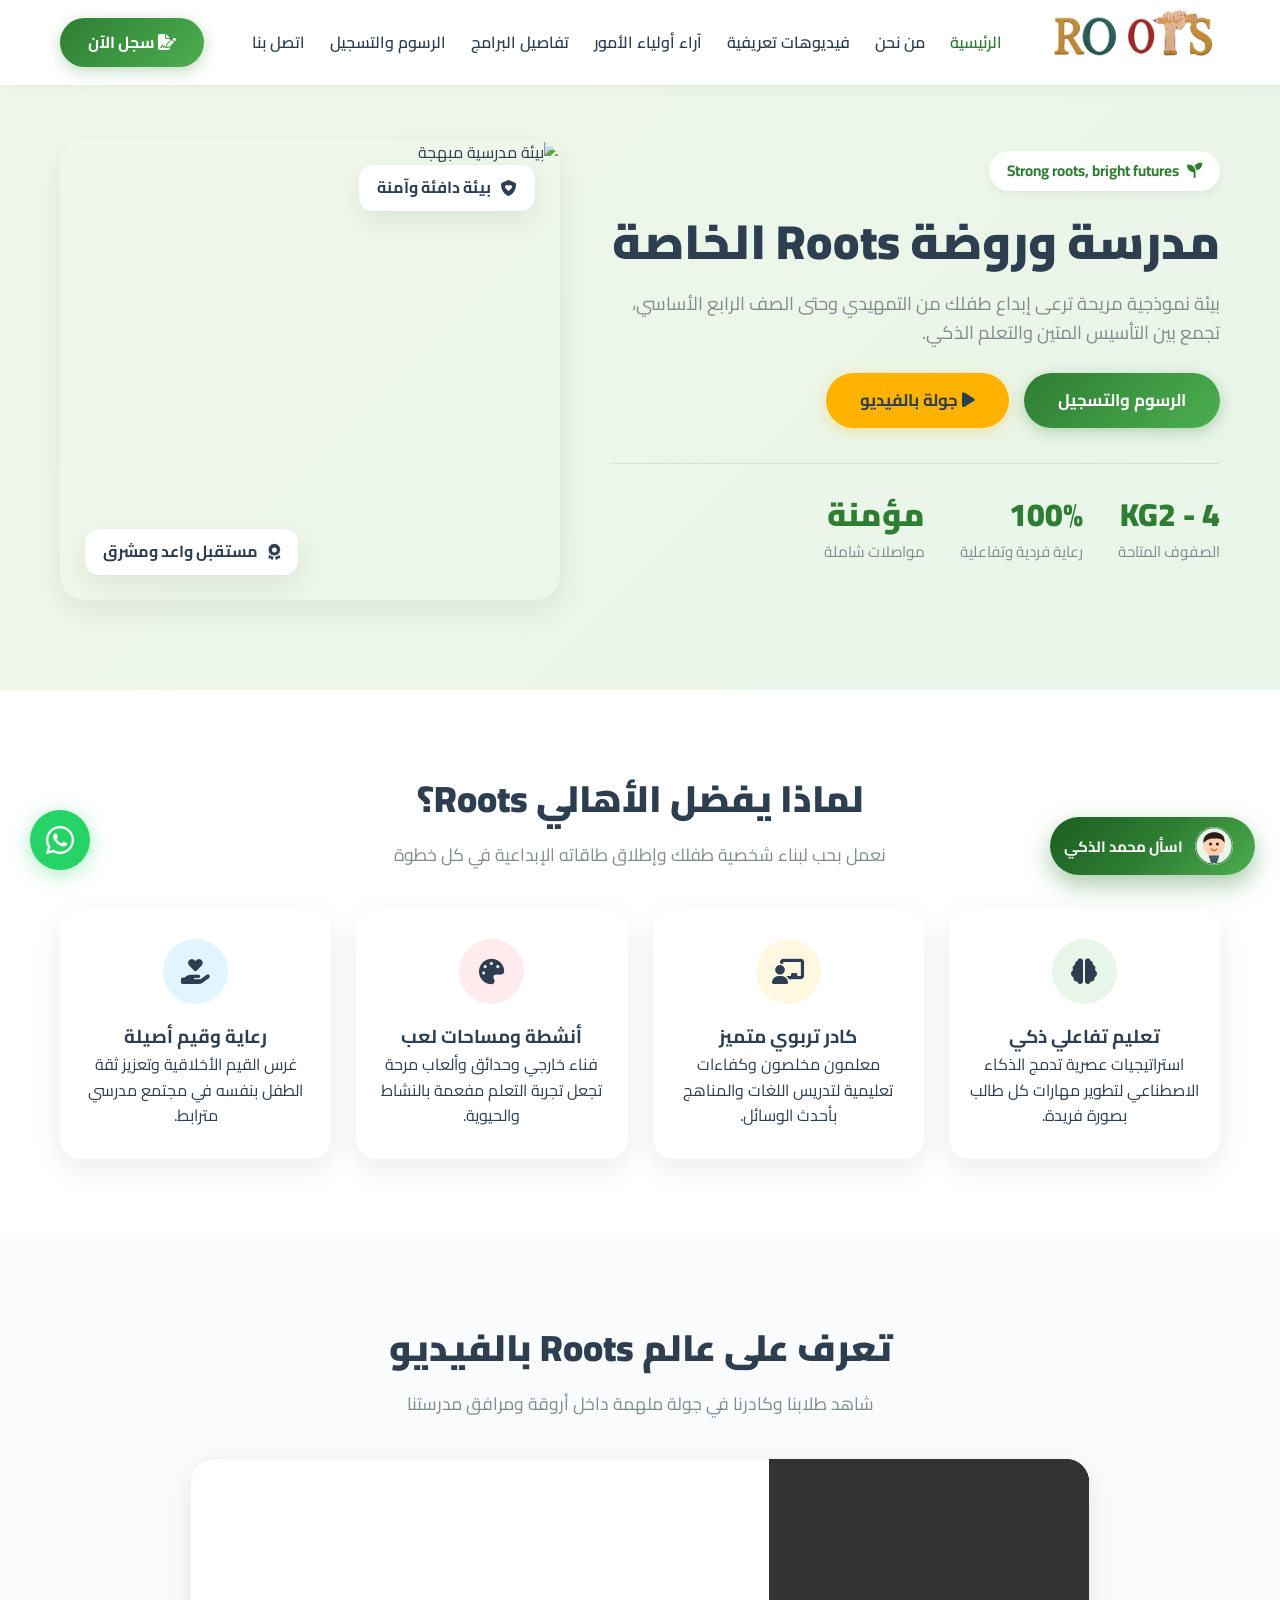
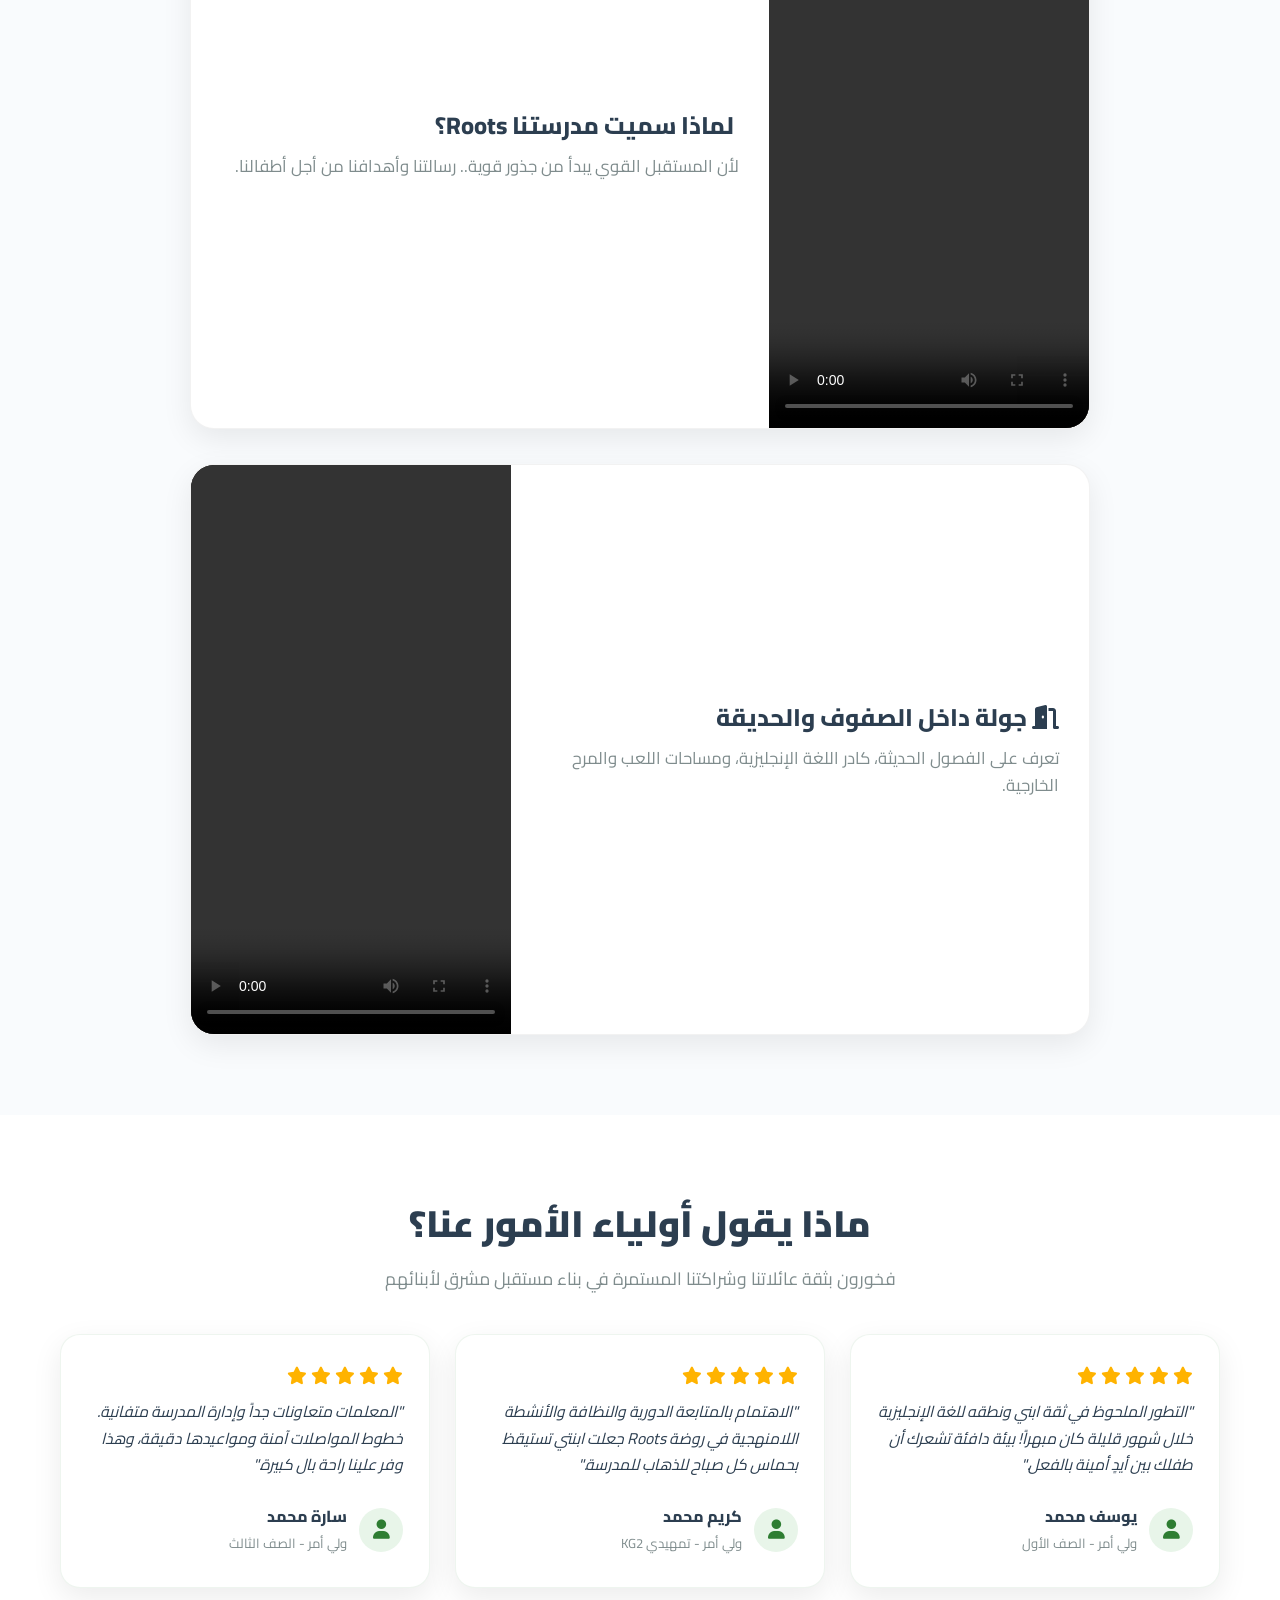
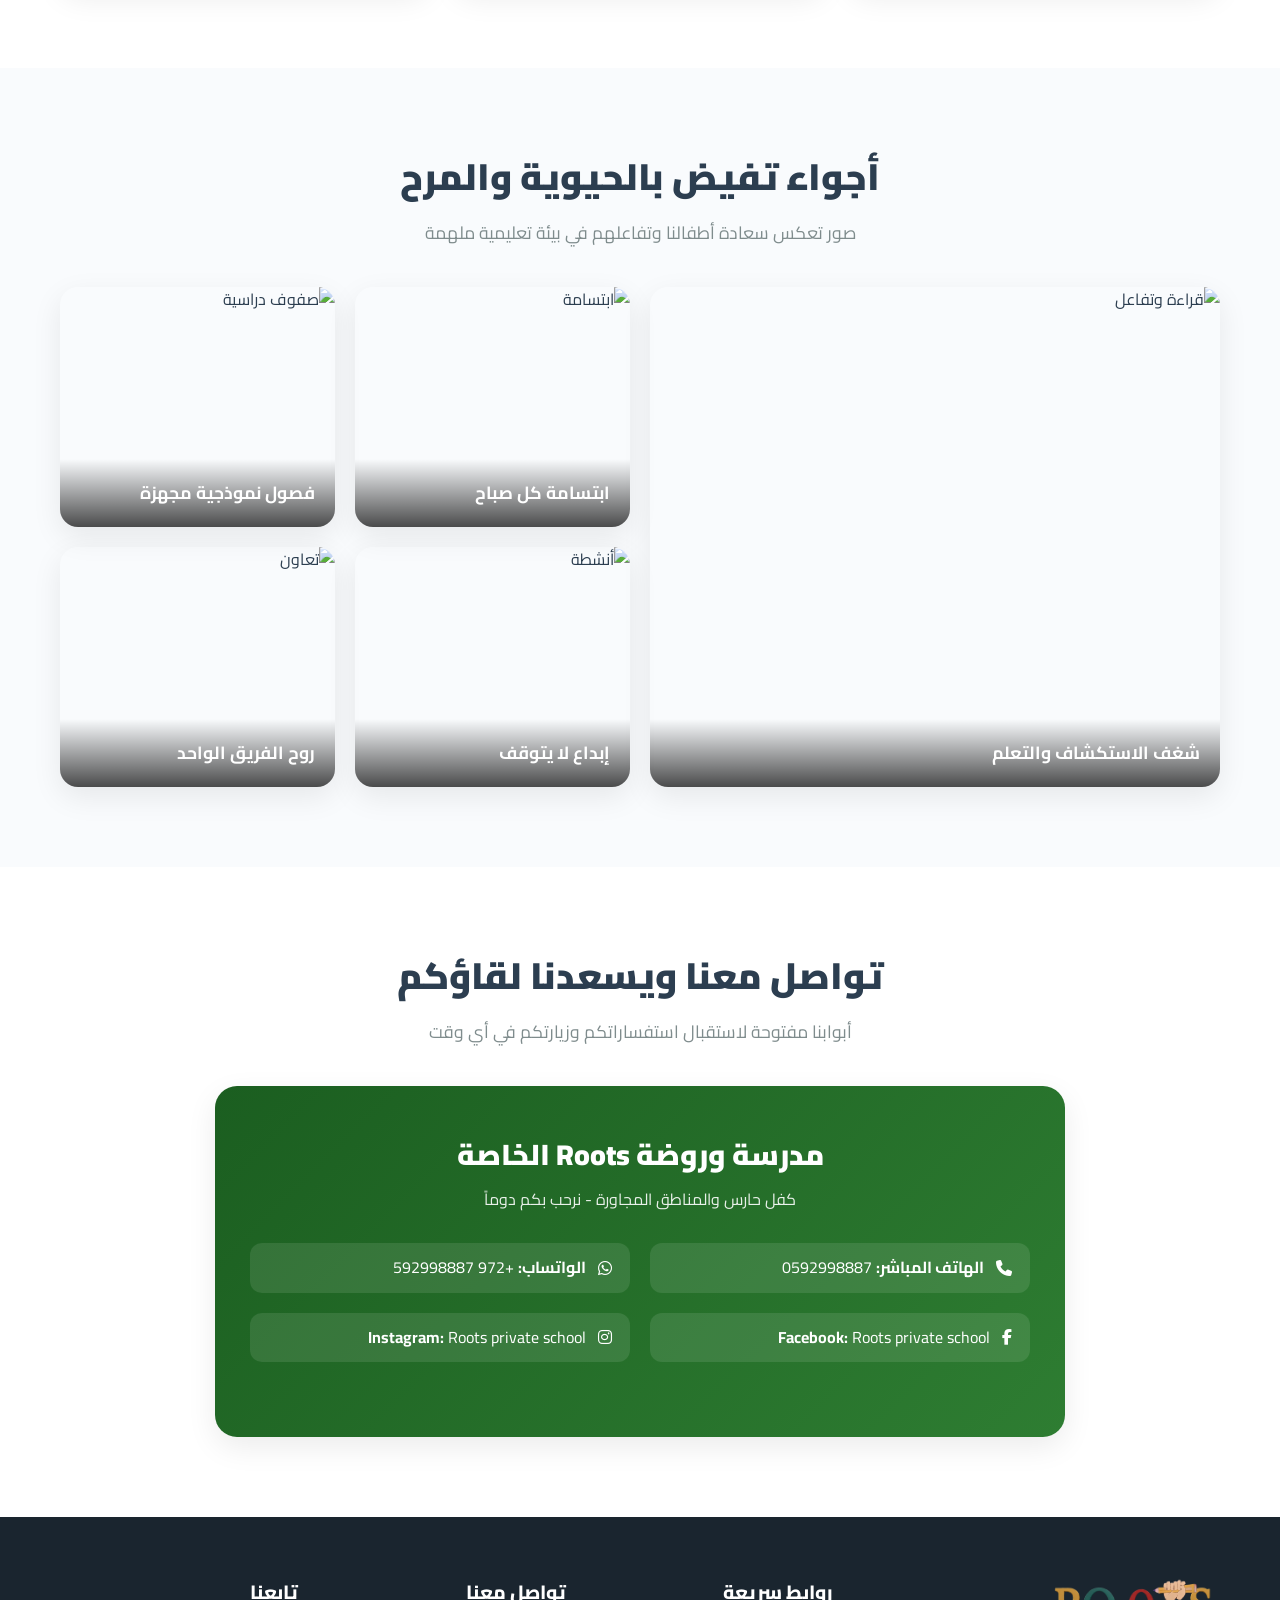
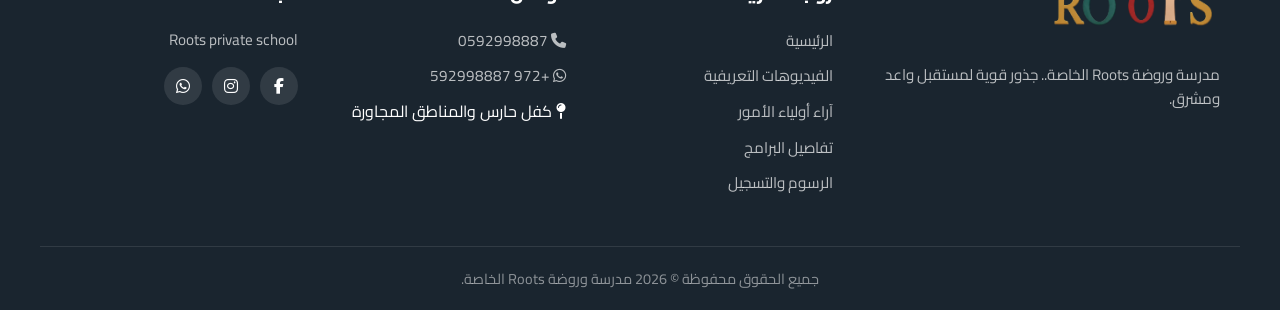
==== commit ab1213e3: "Add files via upload" ====
--- a/index.html
+++ b/index.html
@@ -176,7 +176,7 @@
                     <div class="testi-author">
                         <div class="author-avatar"><i class="fa-solid fa-user"></i></div>
                         <div>
-                            <h4>أم يوسف</h4>
+                            <h4>يوسف محمد</h4>
                             <span>ولي أمر - الصف الأول</span>
                         </div>
                     </div>
@@ -193,7 +193,7 @@
                     <div class="testi-author">
                         <div class="author-avatar"><i class="fa-solid fa-user"></i></div>
                         <div>
-                            <h4>أبو كريم</h4>
+                            <h4>كريم محمد</h4>
                             <span>ولي أمر - تمهيدي KG2</span>
                         </div>
                     </div>
@@ -210,7 +210,7 @@
                     <div class="testi-author">
                         <div class="author-avatar"><i class="fa-solid fa-user"></i></div>
                         <div>
-                            <h4>أم سارة</h4>
+                            <h4>سارة محمد</h4>
                             <span>ولي أمر - الصف الثالث</span>
                         </div>
                     </div>
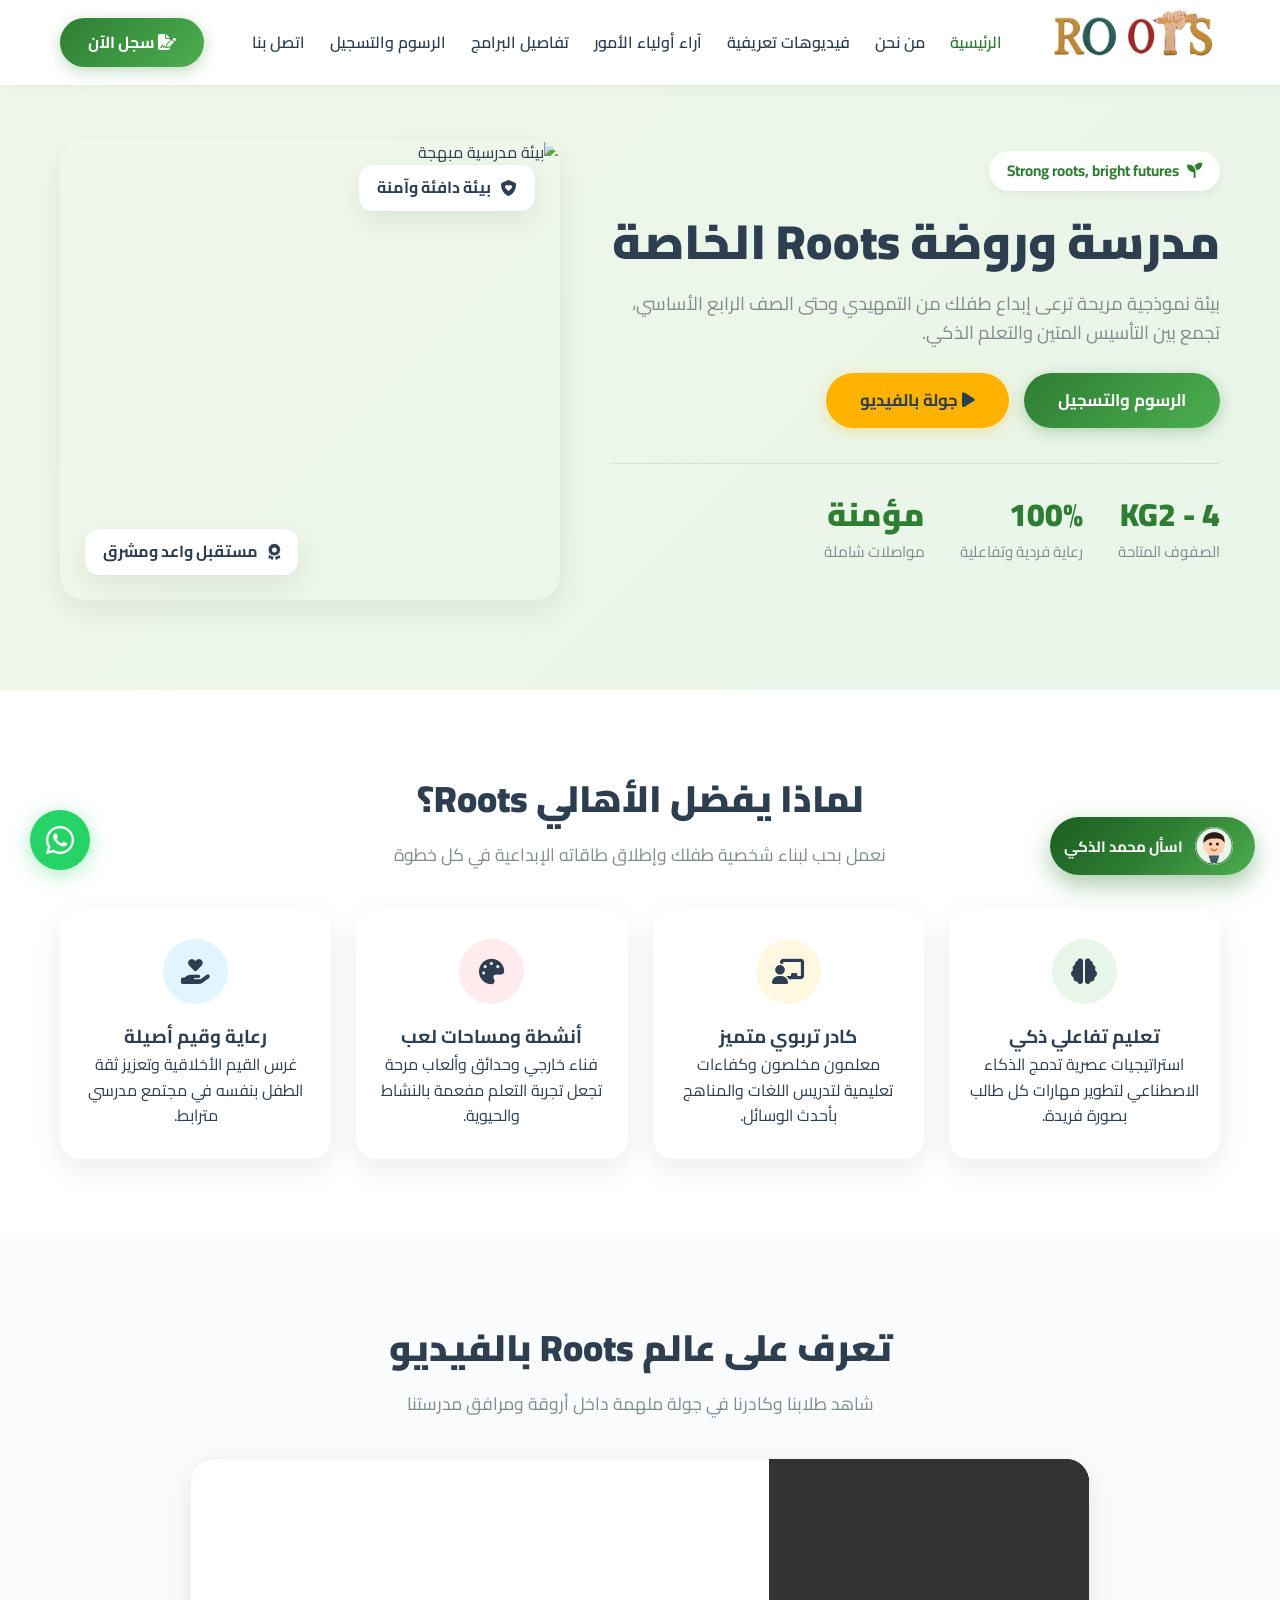
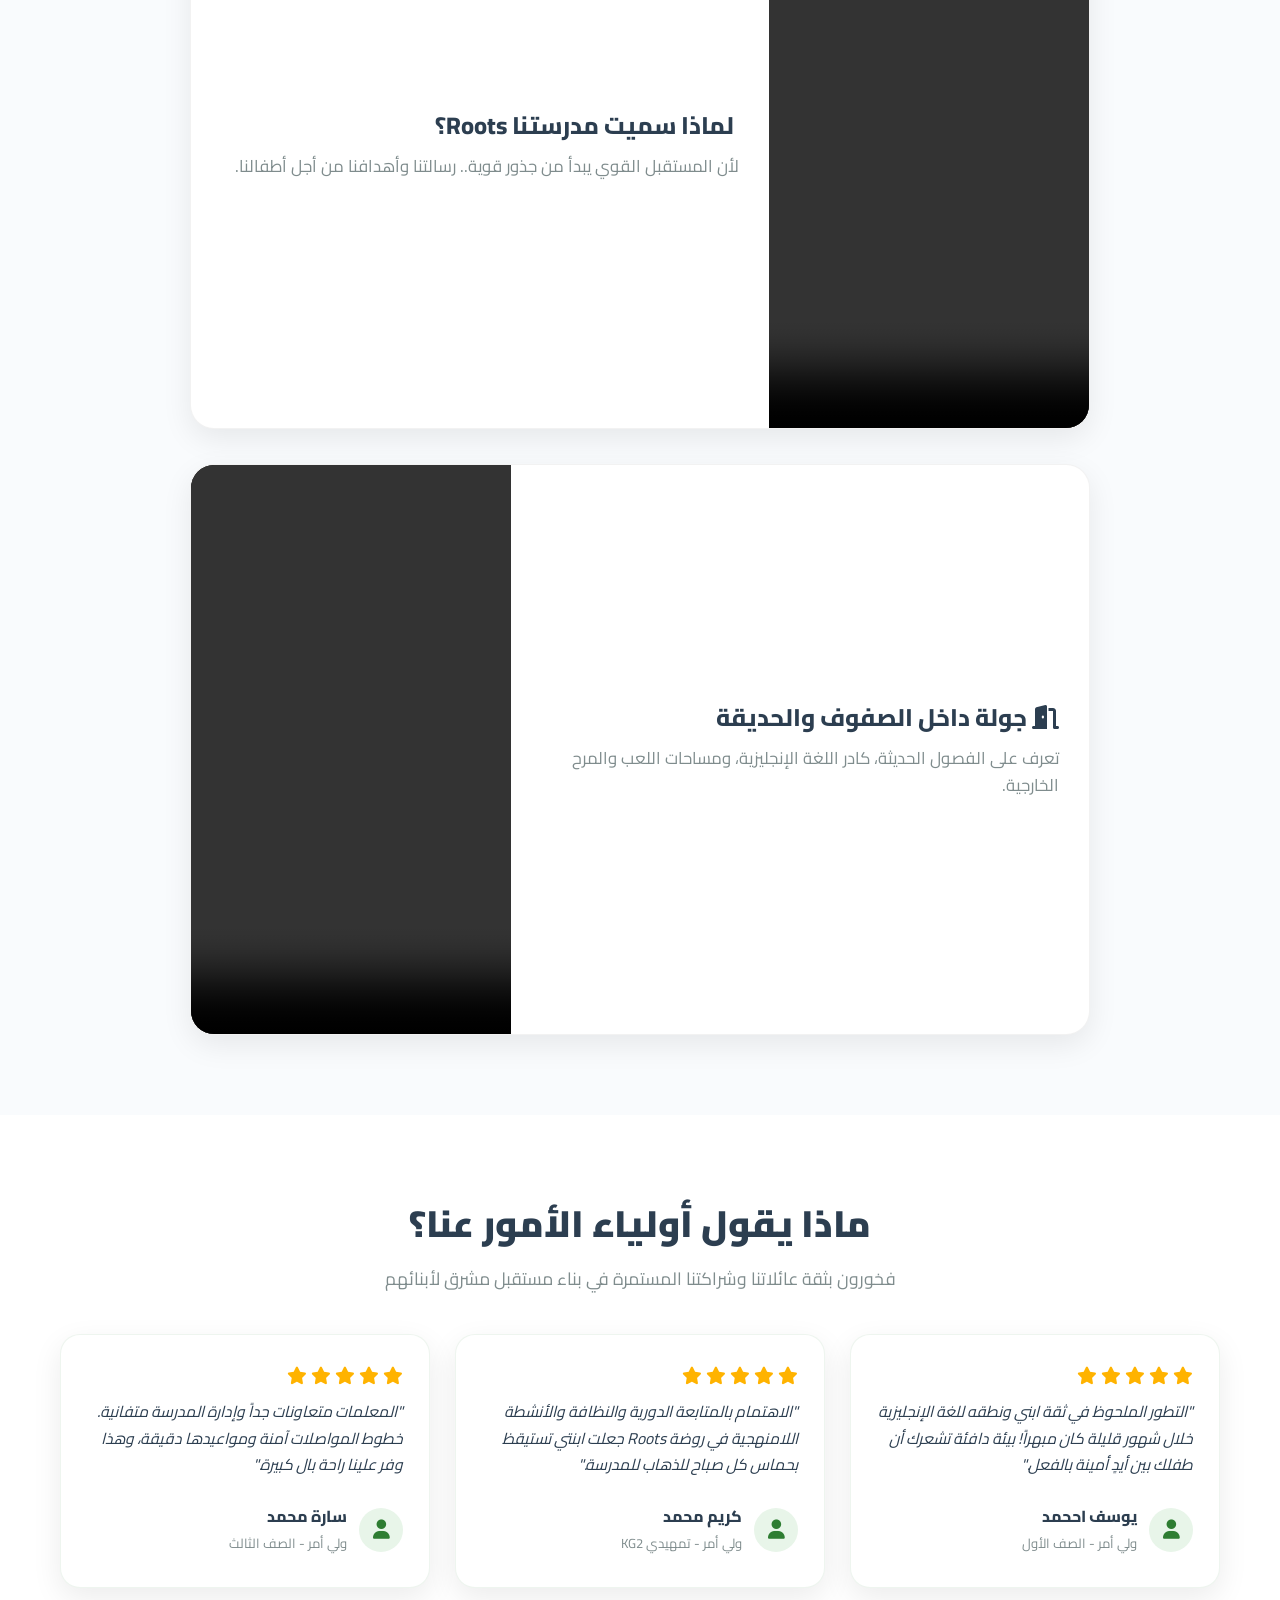
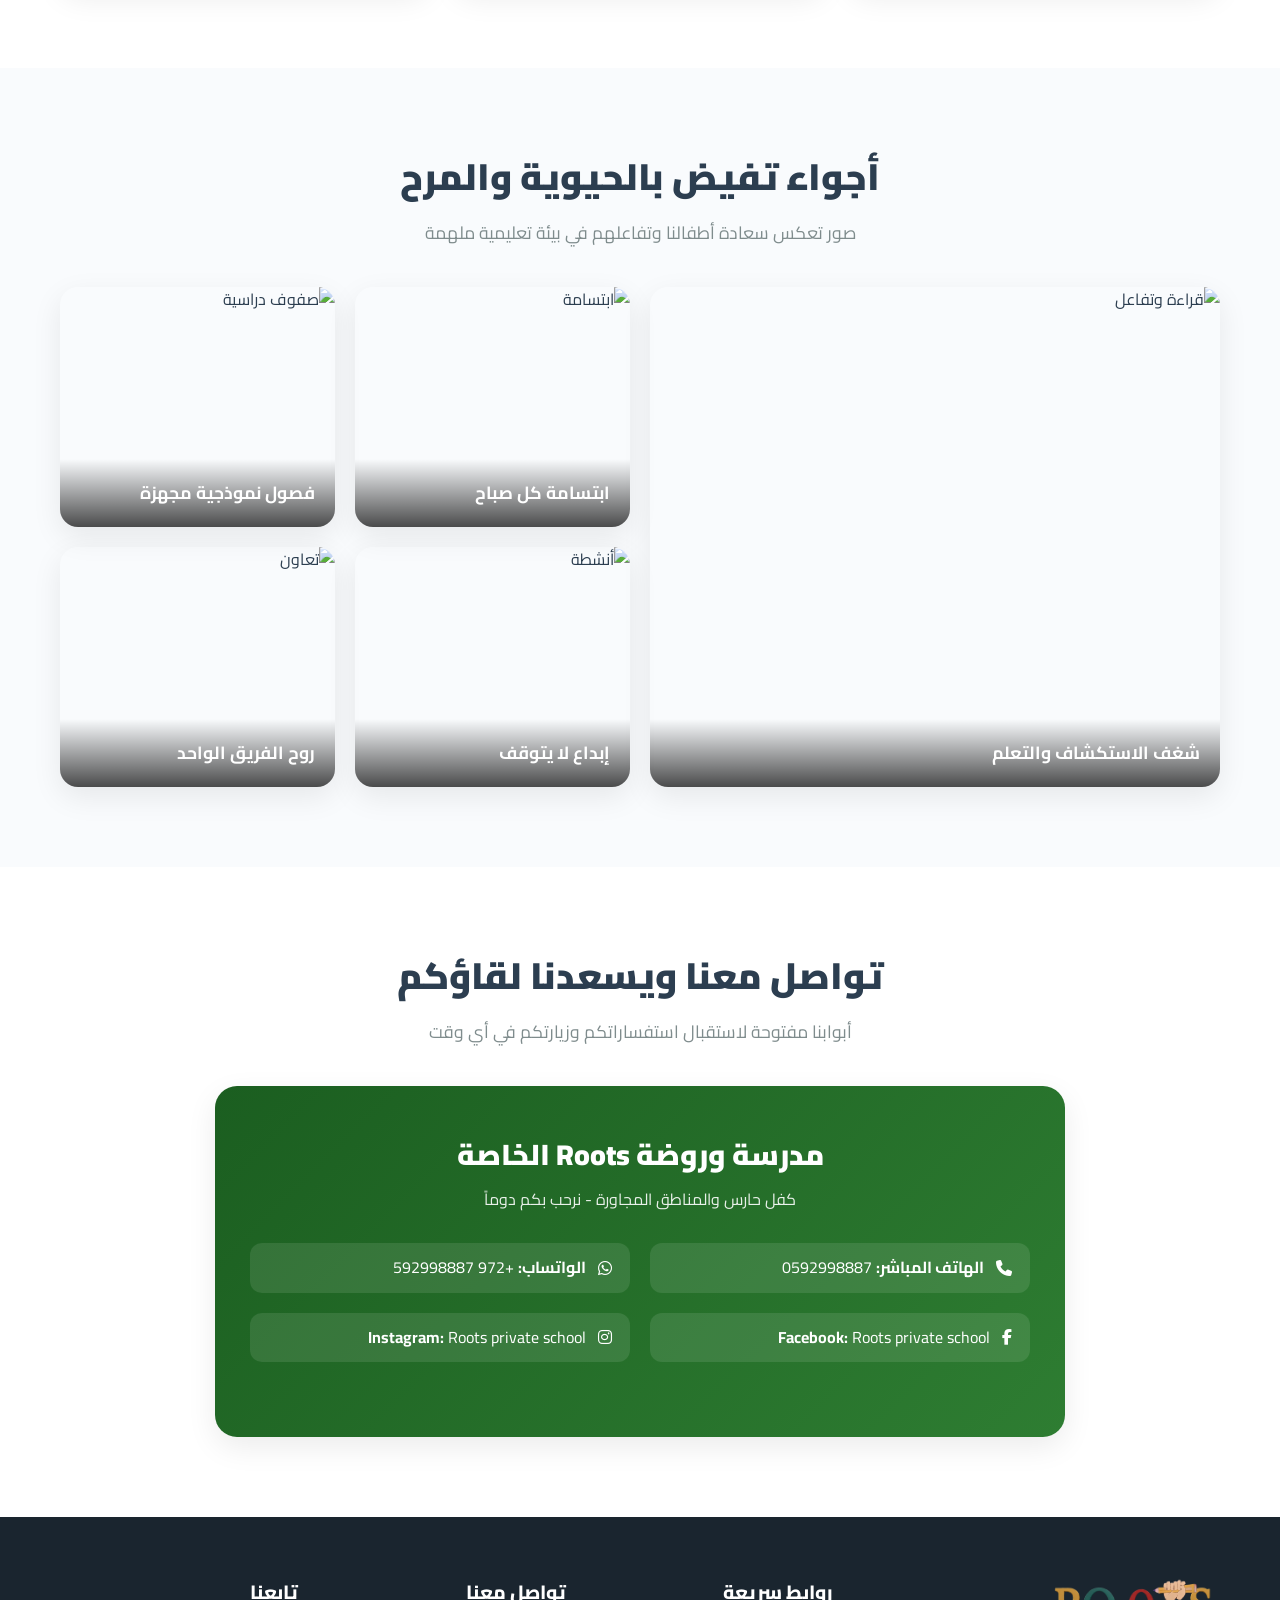
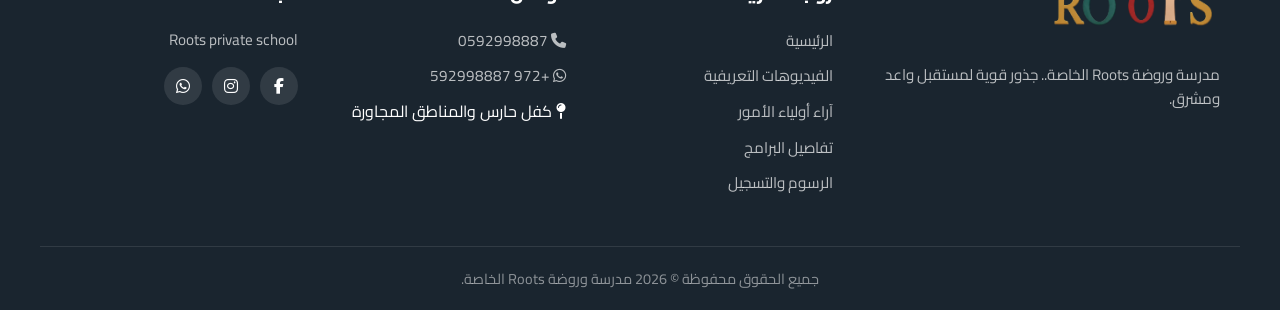
==== commit 1a8ac499: "Update print statement from 'Hello' to 'Goodbye'" ====
--- a/index.html
+++ b/index.html
@@ -176,7 +176,7 @@
                     <div class="testi-author">
                         <div class="author-avatar"><i class="fa-solid fa-user"></i></div>
                         <div>
-                            <h4>يوسف محمد</h4>
+                            <h4>يوسف اححمد</h4>
                             <span>ولي أمر - الصف الأول</span>
                         </div>
                     </div>
@@ -447,4 +447,4 @@
     <script src="script.js"></script>
 </body>
 
-</html>+</html>
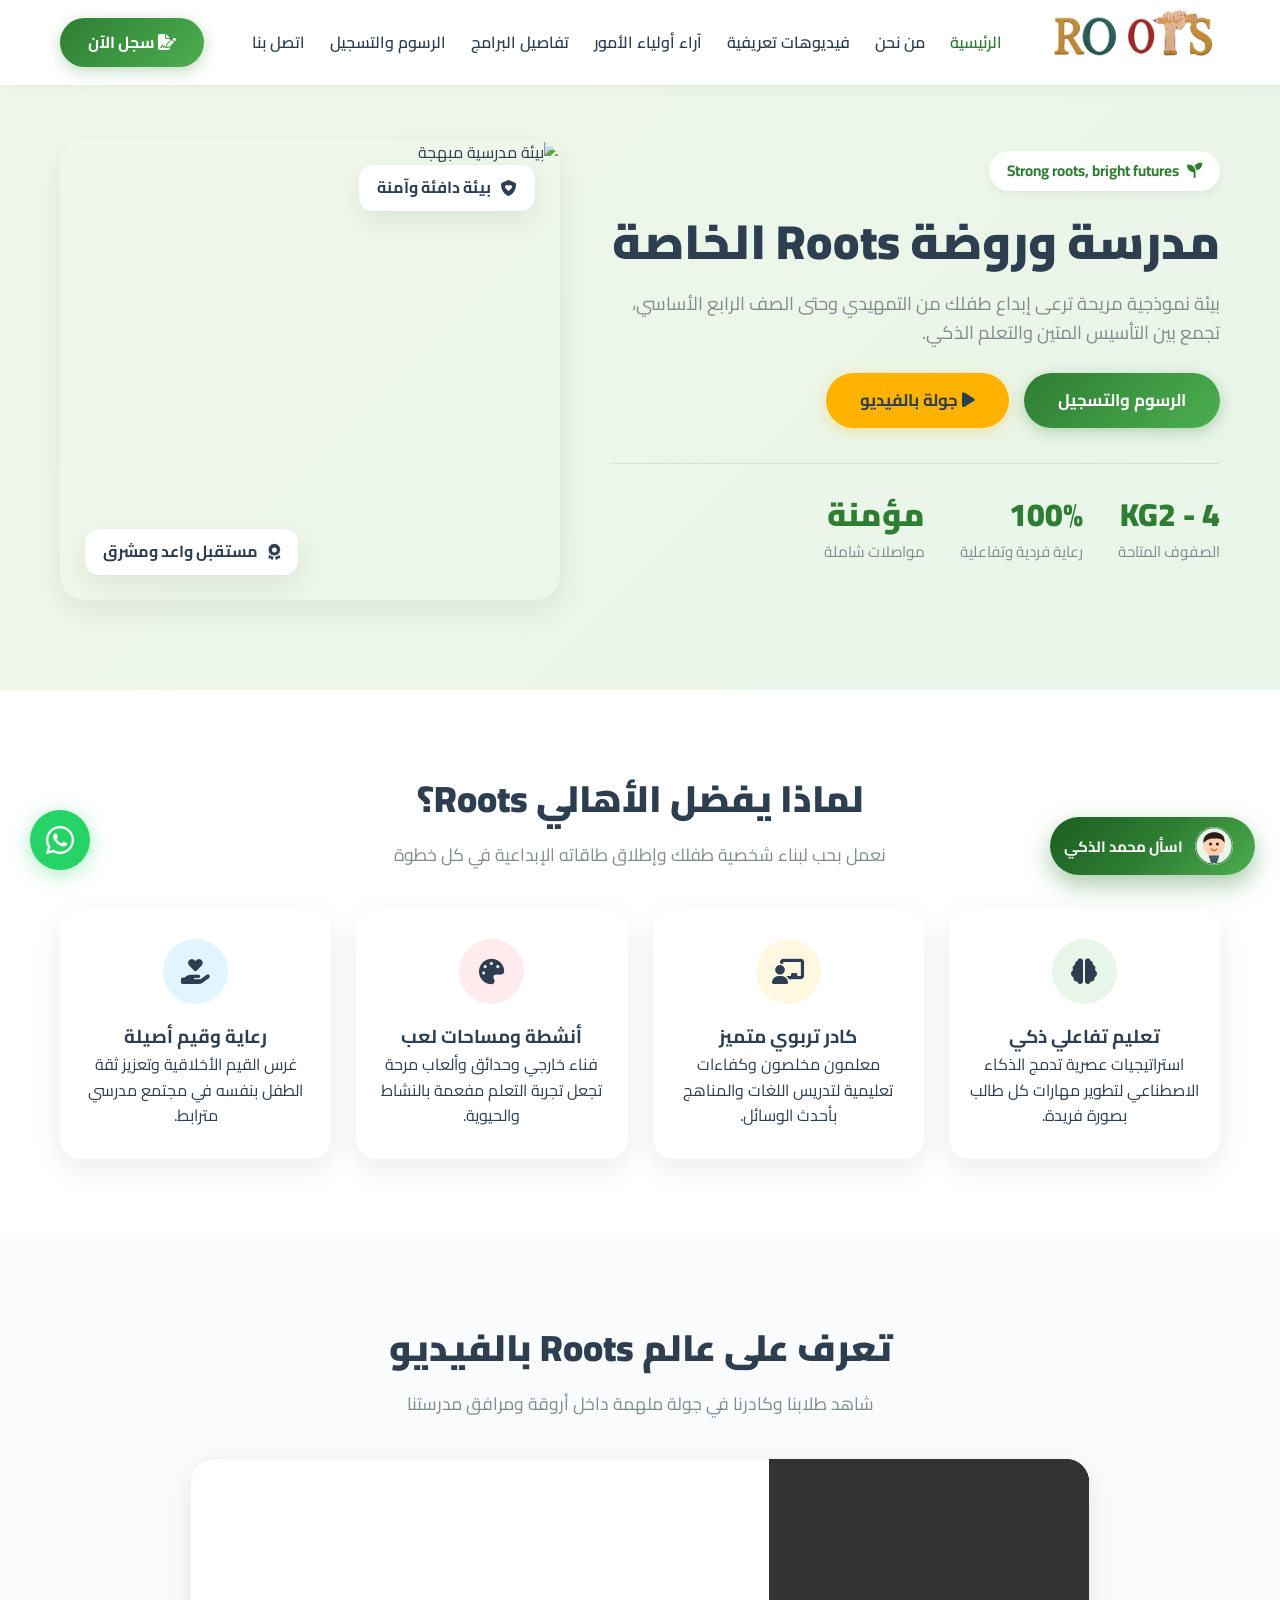
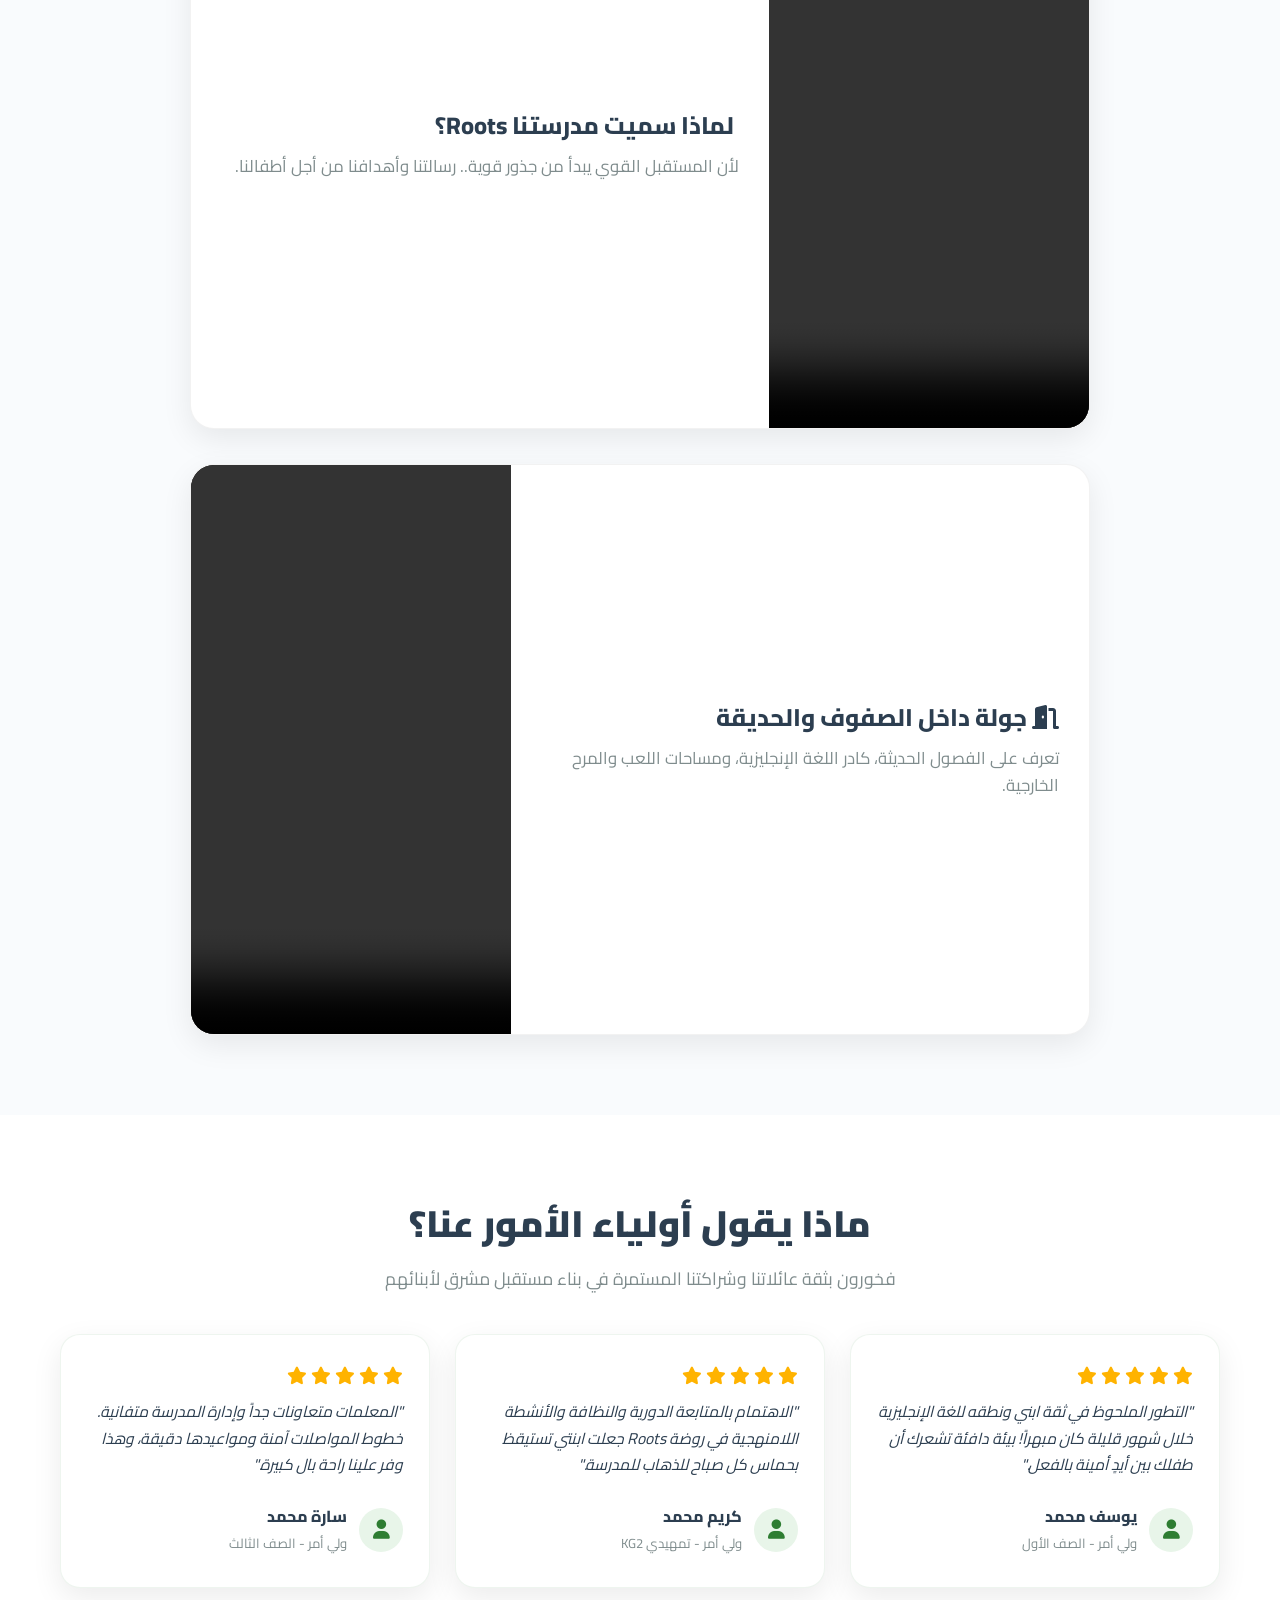
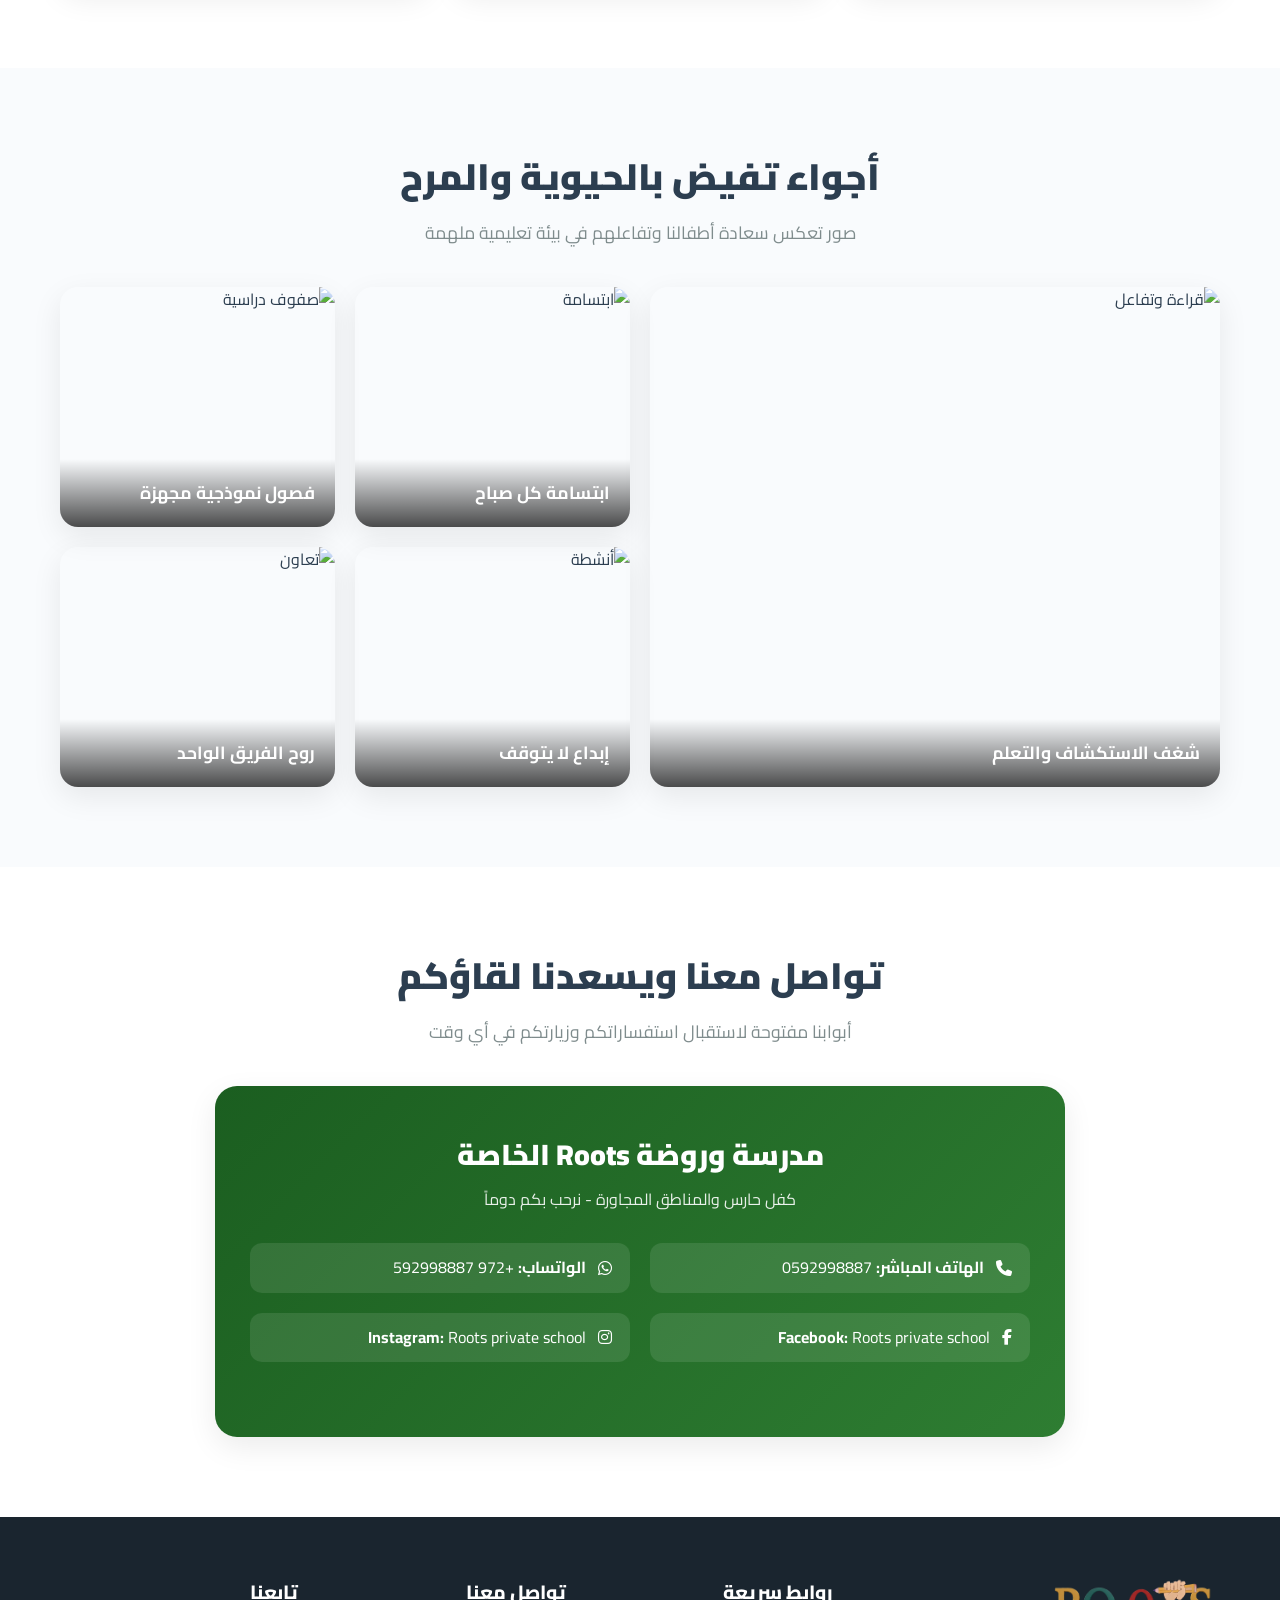
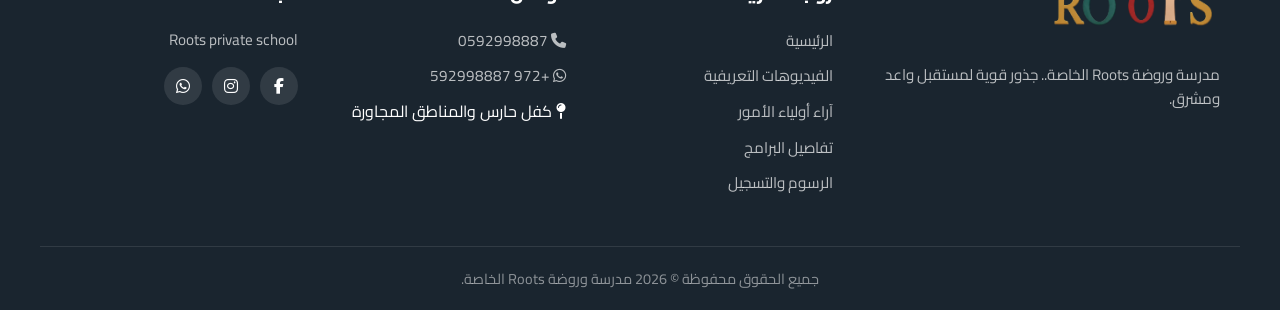
==== commit 28b50a20: "Add files via upload" ====
--- a/index.html
+++ b/index.html
@@ -176,7 +176,7 @@
                     <div class="testi-author">
                         <div class="author-avatar"><i class="fa-solid fa-user"></i></div>
                         <div>
-                            <h4>يوسف اححمد</h4>
+                            <h4>يوسف محمد</h4>
                             <span>ولي أمر - الصف الأول</span>
                         </div>
                     </div>
@@ -447,4 +447,4 @@
     <script src="script.js"></script>
 </body>
 
-</html>
+</html>
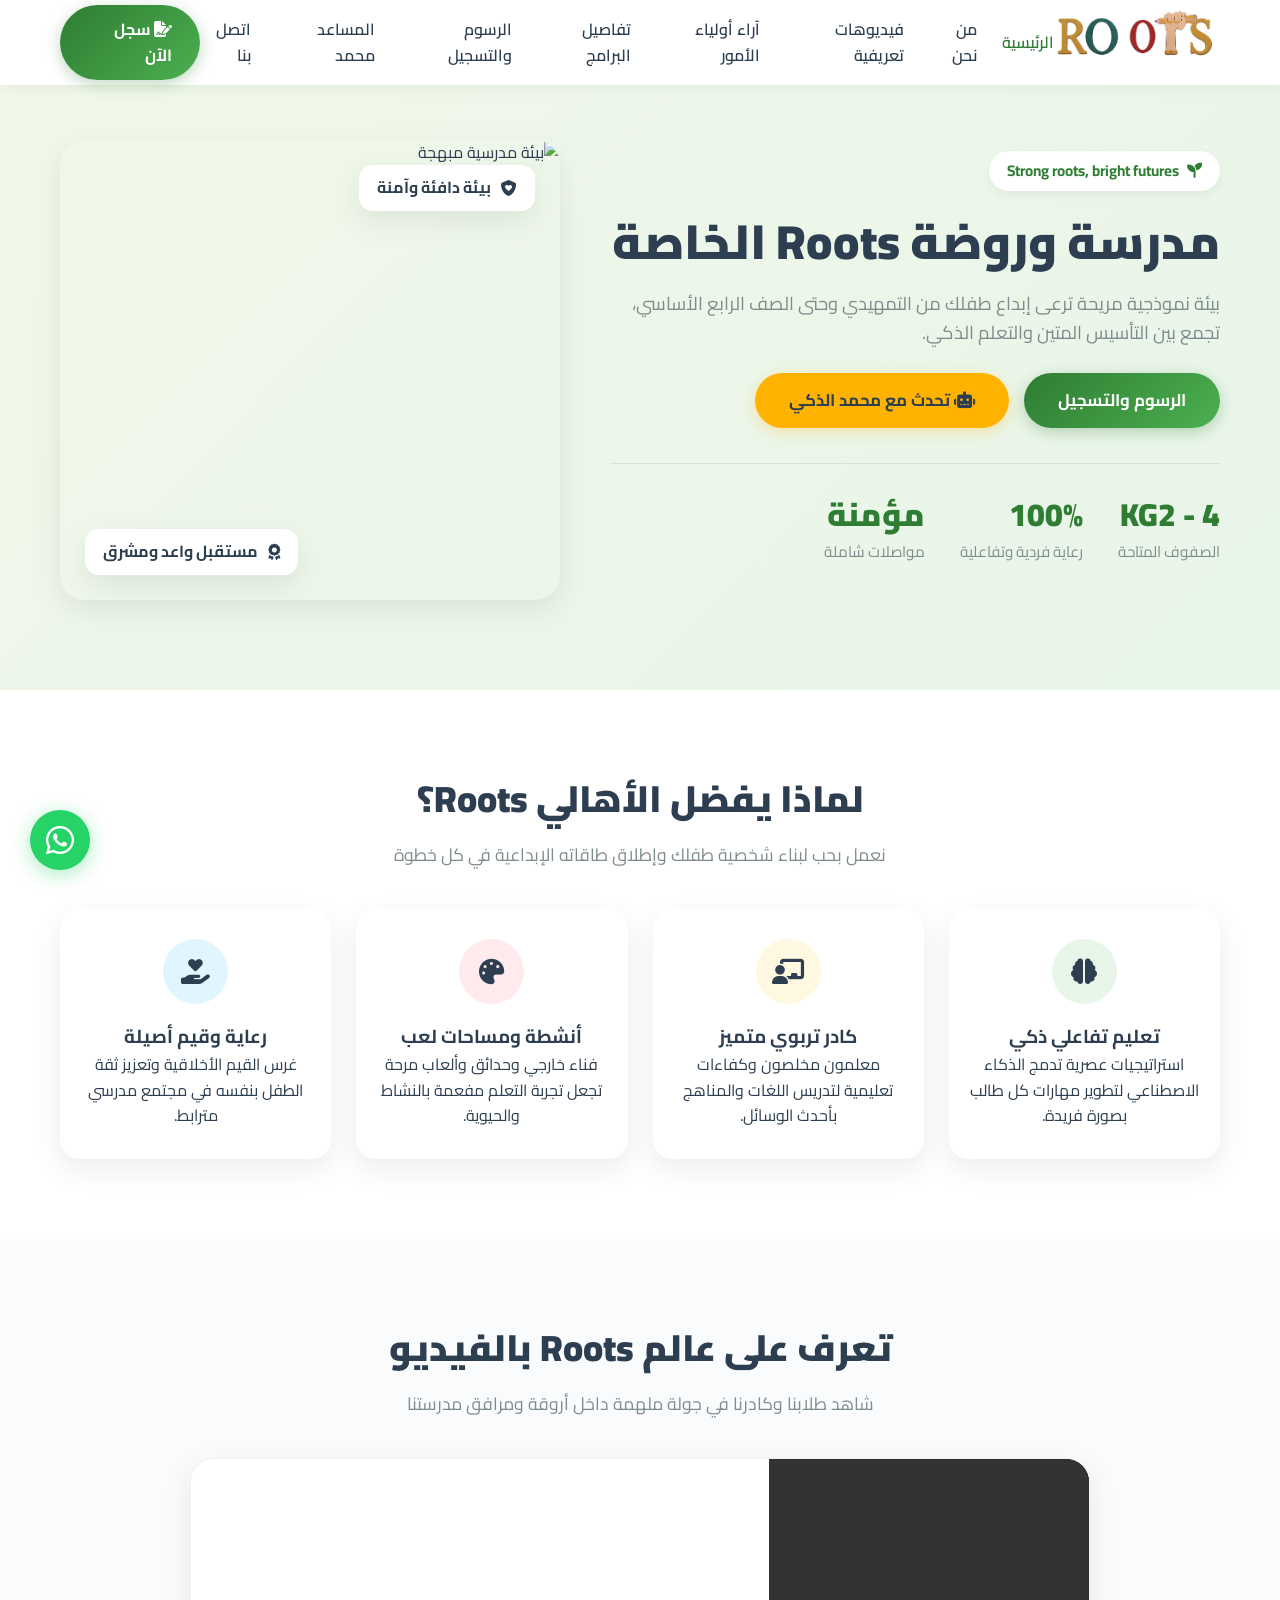
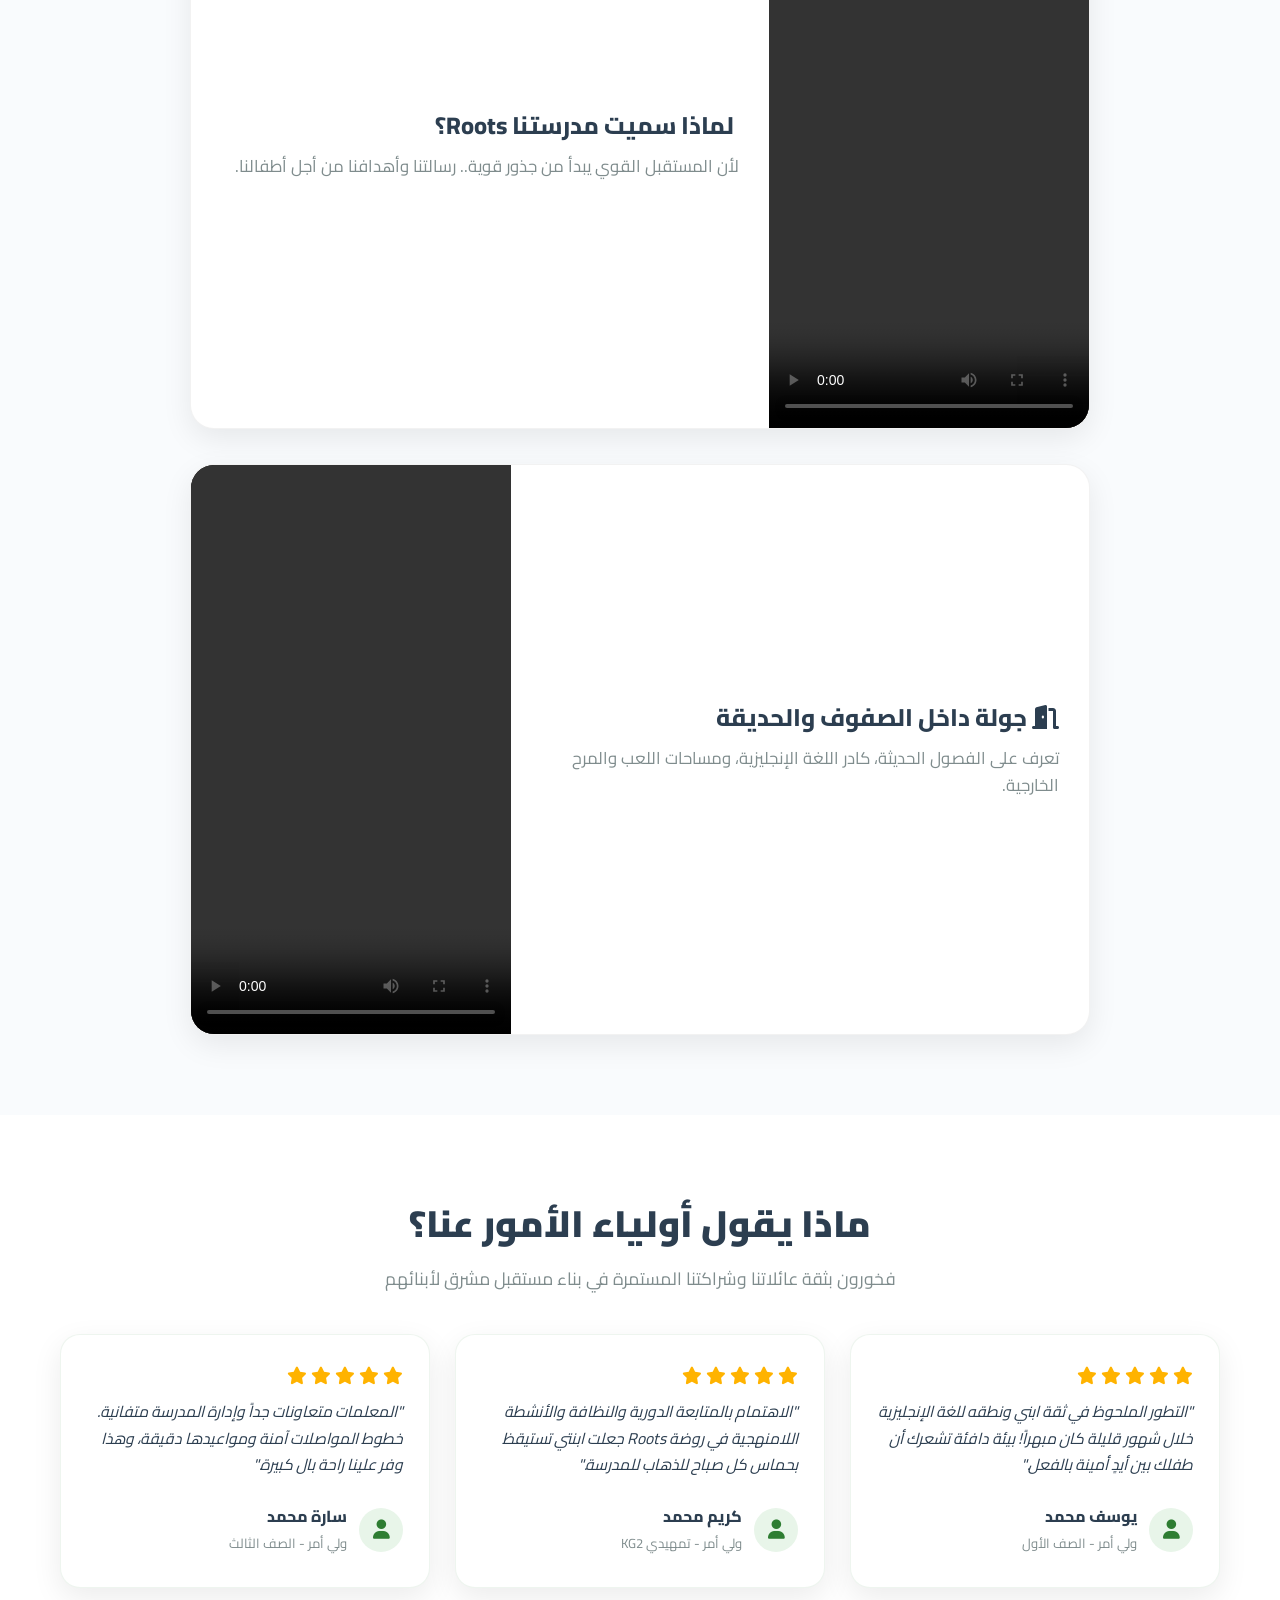
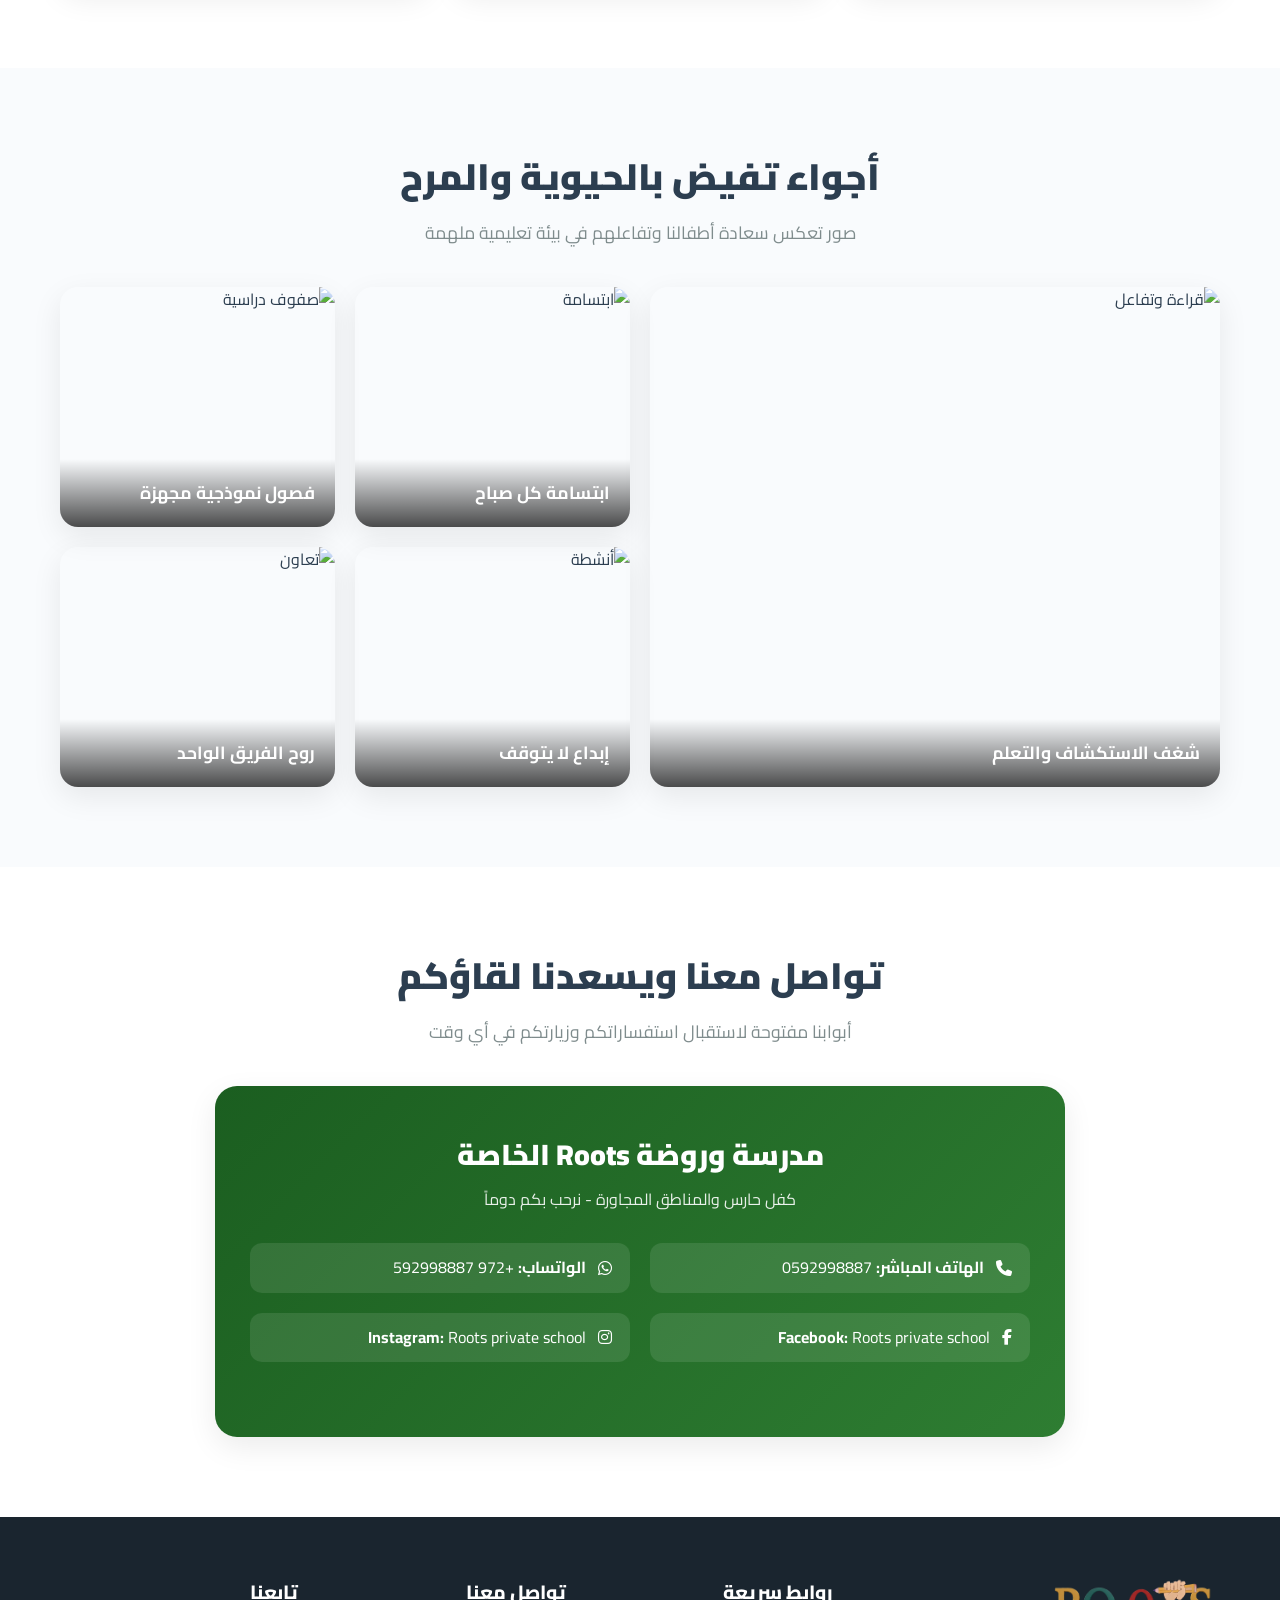
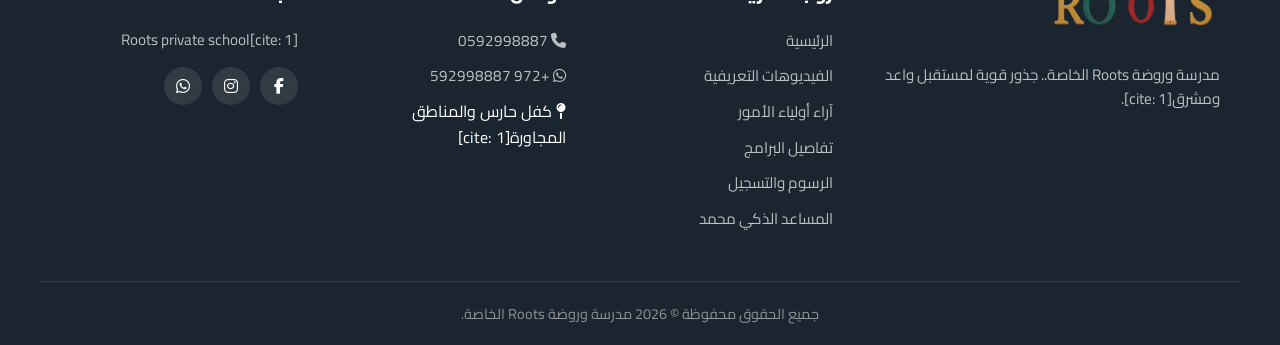
==== commit 62f7a378: "Add files via upload" ====
--- a/index.html
+++ b/index.html
@@ -31,6 +31,7 @@
                 <a href="#testimonials" class="nav-link">آراء أولياء الأمور</a>
                 <a href="program-details.html" class="nav-link">تفاصيل البرامج</a>
                 <a href="admission.html" class="nav-link">الرسوم والتسجيل</a>
+                <a href="mohamed-voice.html" class="nav-link"></i> المساعد محمد</a>
                 <a href="#contact" class="nav-link">اتصل بنا</a>
             </nav>
             <div class="nav-actions">
@@ -54,7 +55,8 @@
                     والتعلم الذكي.</p>
                 <div class="hero-buttons">
                     <a href="admission.html" class="btn-primary btn-large">الرسوم والتسجيل</a>
-                    <a href="#videos" class="btn-secondary btn-large"><i class="fa-solid fa-play"></i> جولة بالفيديو</a>
+                    <a href="mohamed-voice.html" class="btn-secondary btn-large"><i class="fa-solid fa-robot"></i> تحدث
+                        مع محمد الذكي</a>
                 </div>
                 <div class="hero-stats">
                     <div class="stat-item">
@@ -120,7 +122,7 @@
         </div>
     </section>
 
-    <!-- قسم الفيديوهات التعريفية بتنسيق مميز -->
+    <!-- قسم الفيديوهات التعريفية -->
     <section class="videos-section section-padding bg-light" id="videos">
         <div class="container">
             <div class="section-header text-center">
@@ -157,7 +159,7 @@
         </div>
     </section>
 
-    <!-- قسم آراء وتقييمات أولياء الأمور -->
+    <!-- آراء أولياء الأمور -->
     <section class="testimonials section-padding" id="testimonials">
         <div class="container">
             <div class="section-header text-center">
@@ -219,7 +221,7 @@
         </div>
     </section>
 
-    <!-- معرض صور مريح للحياة المدرسية -->
+    <!-- معرض الصور -->
     <section class="gallery section-padding bg-light" id="gallery">
         <div class="container">
             <div class="section-header text-center">
@@ -266,7 +268,7 @@
         </div>
     </section>
 
-    <!-- تواصل معنا -->
+    <!-- قسم اتصل بنا (تم إرجاعه هنا) -->
     <section class="contact section-padding" id="contact">
         <div class="container">
             <div class="section-header text-center">
@@ -321,7 +323,7 @@
                 <div class="logo-wrapper footer-logo">
                     <img src="roots logo.png" alt="Roots Logo" class="logo-img">
                 </div>
-                <p>مدرسة وروضة Roots الخاصة.. جذور قوية لمستقبل واعد ومشرق.</p>
+                <p>مدرسة وروضة Roots الخاصة.. جذور قوية لمستقبل واعد ومشرق[cite: 1].</p>
             </div>
             <div class="footer-col">
                 <h3>روابط سريعة</h3>
@@ -331,6 +333,7 @@
                     <li><a href="#testimonials">آراء أولياء الأمور</a></li>
                     <li><a href="program-details.html">تفاصيل البرامج</a></li>
                     <li><a href="admission.html">الرسوم والتسجيل</a></li>
+                    <li><a href="mohamed-voice.html">المساعد الذكي محمد</a></li>
                 </ul>
             </div>
             <div class="footer-col">
@@ -339,12 +342,12 @@
                     <li><a href="tel:0592998887"><i class="fa-solid fa-phone"></i> 0592998887</a></li>
                     <li><a href="https://wa.me/972592998887" target="_blank"><i class="fa-brands fa-whatsapp"></i> +972
                             592998887</a></li>
-                    <li><i class="fa-solid fa-map-pin"></i> كفل حارس والمناطق المجاورة</li>
+                    <li><i class="fa-solid fa-map-pin"></i> كفل حارس والمناطق المجاورة[cite: 1]</li>
                 </ul>
             </div>
             <div class="footer-col">
                 <h3>تابعنا</h3>
-                <p>Roots private school</p>
+                <p>Roots private school[cite: 1]</p>
                 <div class="social-links footer-social">
                     <a href="https://www.facebook.com/search/top?q=Roots%20private%20school" target="_blank"
                         aria-label="Facebook"><i class="fa-brands fa-facebook-f"></i></a>
@@ -365,85 +368,6 @@
         <i class="fa-brands fa-whatsapp"></i>
     </a>
 
-    <!-- المساعد الذكي محمد (أفاتار شخصية الولد) -->
-    <div id="chat-widget-container">
-        <button id="chat-toggle-btn" aria-label="تحدث مع محمد">
-            <div class="boy-avatar-mini">
-                <!-- صورة تمثيلية لأفاتار الولد الكرتوني من الفيديو -->
-                <svg viewBox="0 0 100 100" class="boy-svg">
-                    <circle cx="50" cy="50" r="48" fill="#e8f5e9" stroke="#2e7d32" stroke-width="3" />
-                    <circle cx="50" cy="48" r="28" fill="#ffd1b3" />
-                    <!-- شعر كيرلي لطيف -->
-                    <path d="M 22,42 C 20,20 40,14 50,14 C 65,14 80,20 78,42 C 70,30 65,30 50,30 C 35,30 30,35 22,42 Z"
-                        fill="#2d1d14" />
-                    <!-- عيون لطيفة -->
-                    <circle cx="41" cy="45" r="4" fill="#2d1d14" />
-                    <circle cx="59" cy="45" r="4" fill="#2d1d14" />
-                    <!-- ابتسامة -->
-                    <path d="M 43,58 Q 50,66 57,58" stroke="#d35400" stroke-width="3" fill="none"
-                        stroke-linecap="round" />
-                    <!-- ربطة عنق وزي رسمي -->
-                    <path d="M 36,75 L 64,75 L 58,95 L 42,95 Z" fill="#4a5568" />
-                    <polygon points="50,75 53,84 47,84" fill="#2e7d32" />
-                </svg>
-            </div>
-            <span>اسأل محمد الذكي</span>
-        </button>
-
-        <div id="chat-box" class="chat-hidden">
-            <div class="chat-header">
-                <div class="header-info">
-                    <div class="live-indicator"></div>
-                    <div>
-                        <h4>محمد - سفير طلاب Roots</h4>
-                        <span class="bot-status" id="botStatus">متصل ومستعد للمساعدة</span>
-                    </div>
-                </div>
-                <button id="close-chat" title="إغلاق"><i class="fa-solid fa-xmark"></i></button>
-            </div>
-
-            <div class="boy-avatar-stage">
-                <div class="boy-character-circle" id="chatAvatarImg">
-                    <svg viewBox="0 0 100 100" class="boy-svg-large">
-                        <circle cx="50" cy="50" r="48" fill="#ffffff" stroke="#4caf50" stroke-width="3" />
-                        <circle cx="50" cy="48" r="30" fill="#ffd1b3" />
-                        <path
-                            d="M 20,44 C 18,18 40,12 50,12 C 68,12 82,18 80,44 C 70,30 65,30 50,30 C 35,30 30,35 20,44 Z"
-                            fill="#2d1d14" />
-                        <circle cx="40" cy="46" r="4.5" fill="#2d1d14" />
-                        <circle cx="60" cy="46" r="4.5" fill="#2d1d14" />
-                        <circle cx="42" cy="44" r="1.5" fill="#ffffff" />
-                        <circle cx="62" cy="44" r="1.5" fill="#ffffff" />
-                        <path d="M 43,60 Q 50,68 57,60" stroke="#d35400" stroke-width="3.5" fill="none"
-                            stroke-linecap="round" />
-                        <path d="M 33,76 L 67,76 L 60,98 L 40,98 Z" fill="#4a5568" />
-                        <polygon points="50,76 54,86 46,86" fill="#2e7d32" />
-                    </svg>
-                </div>
-                <div class="voice-caption" id="voiceCaption">أهلاً بك! أنا محمد، اسألني عن أي شيء يخص مدرستنا</div>
-            </div>
-
-            <div class="chat-messages" id="chatMessages">
-                <div class="message-row bot-row">
-                    <div class="message bot-message">
-                        مرحباً بك في مدرسة وروضة Roots! 🌟 أنا <strong>محمد</strong>، تلميذ ومساعد في المدرسة. يسعدني أن
-                        أجيبك عن الرسوم، التسجيل، شروط القبول، أو خطوط الباصات.
-                    </div>
-                </div>
-            </div>
-
-            <div class="chat-input-area">
-                <input type="text" id="user-input" placeholder="اكتب سؤالك هنا..." autocomplete="off">
-                <button id="voice-btn" class="main-mic-action" title="تحدث بصوتك">
-                    <i class="fa-solid fa-microphone"></i>
-                </button>
-                <button id="send-btn" title="إرسال">
-                    <i class="fa-solid fa-paper-plane"></i>
-                </button>
-            </div>
-        </div>
-    </div>
-
     <script src="script.js"></script>
 </body>
 
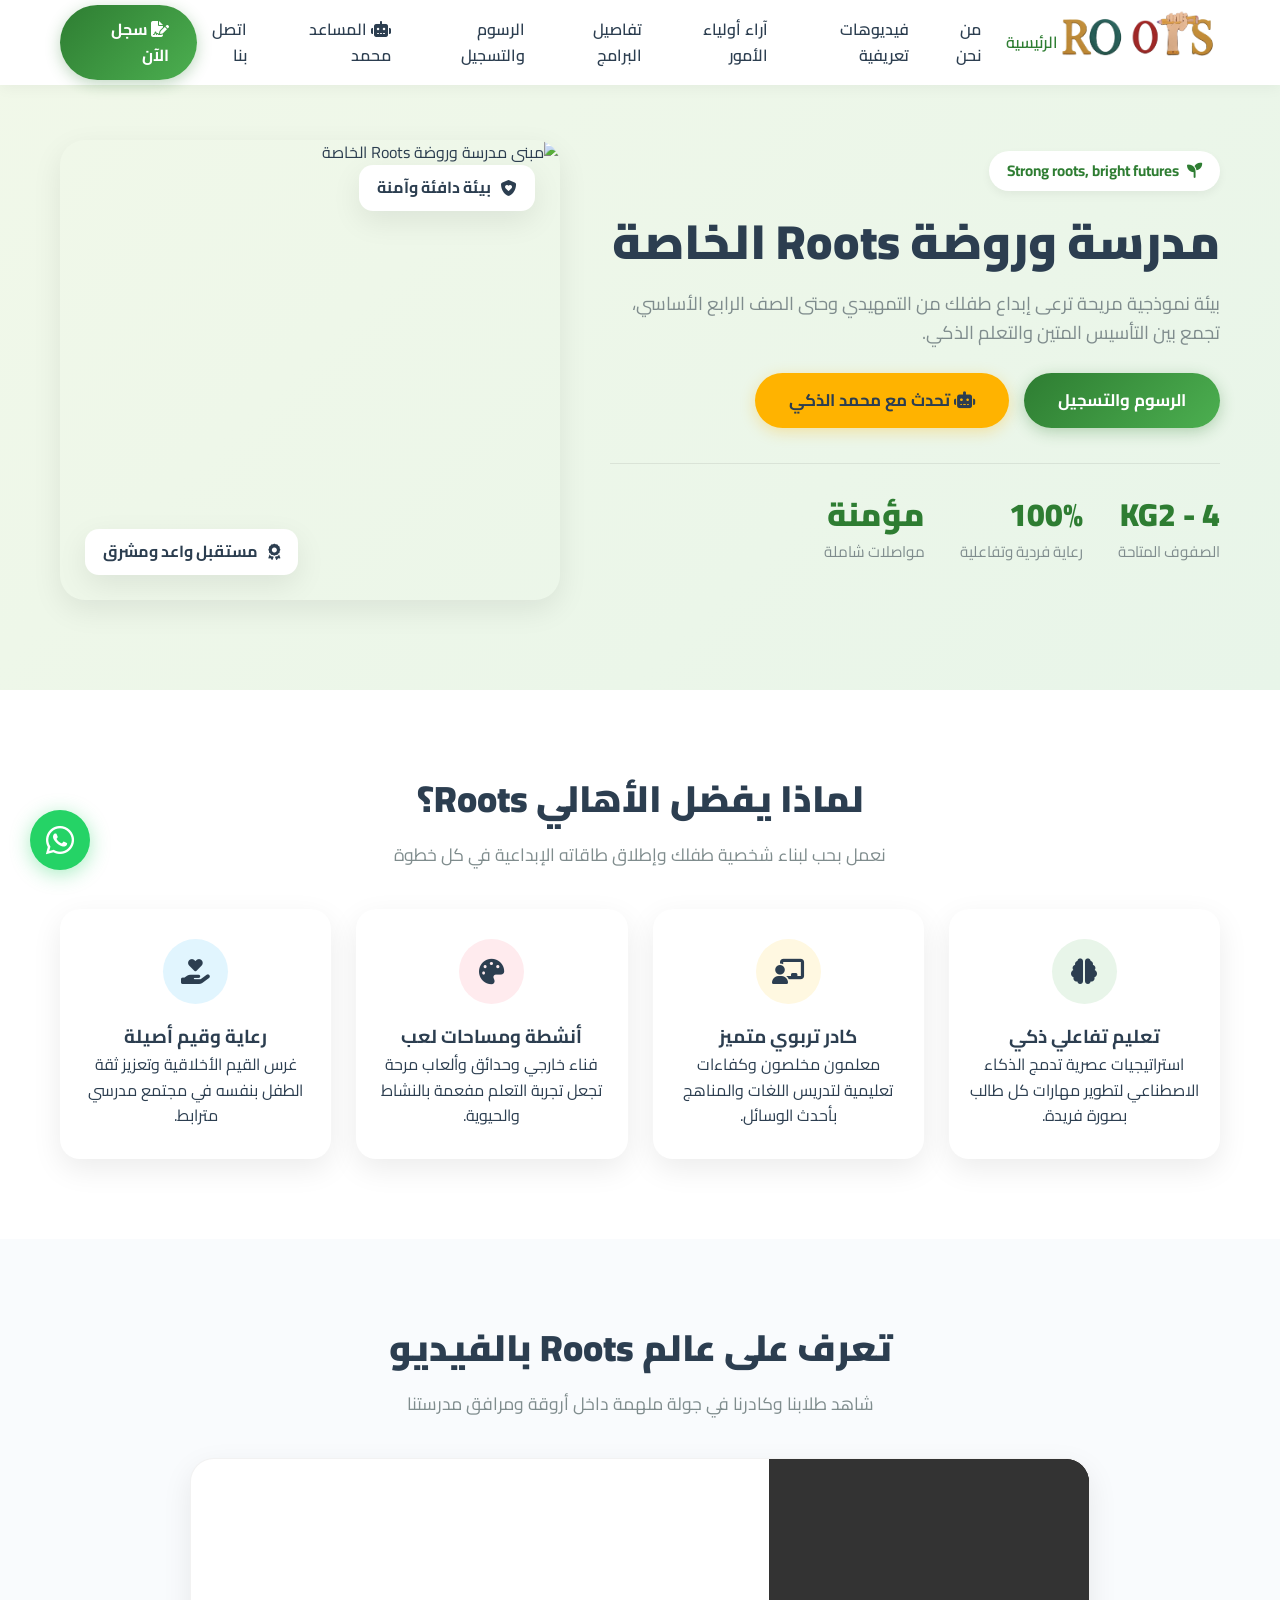
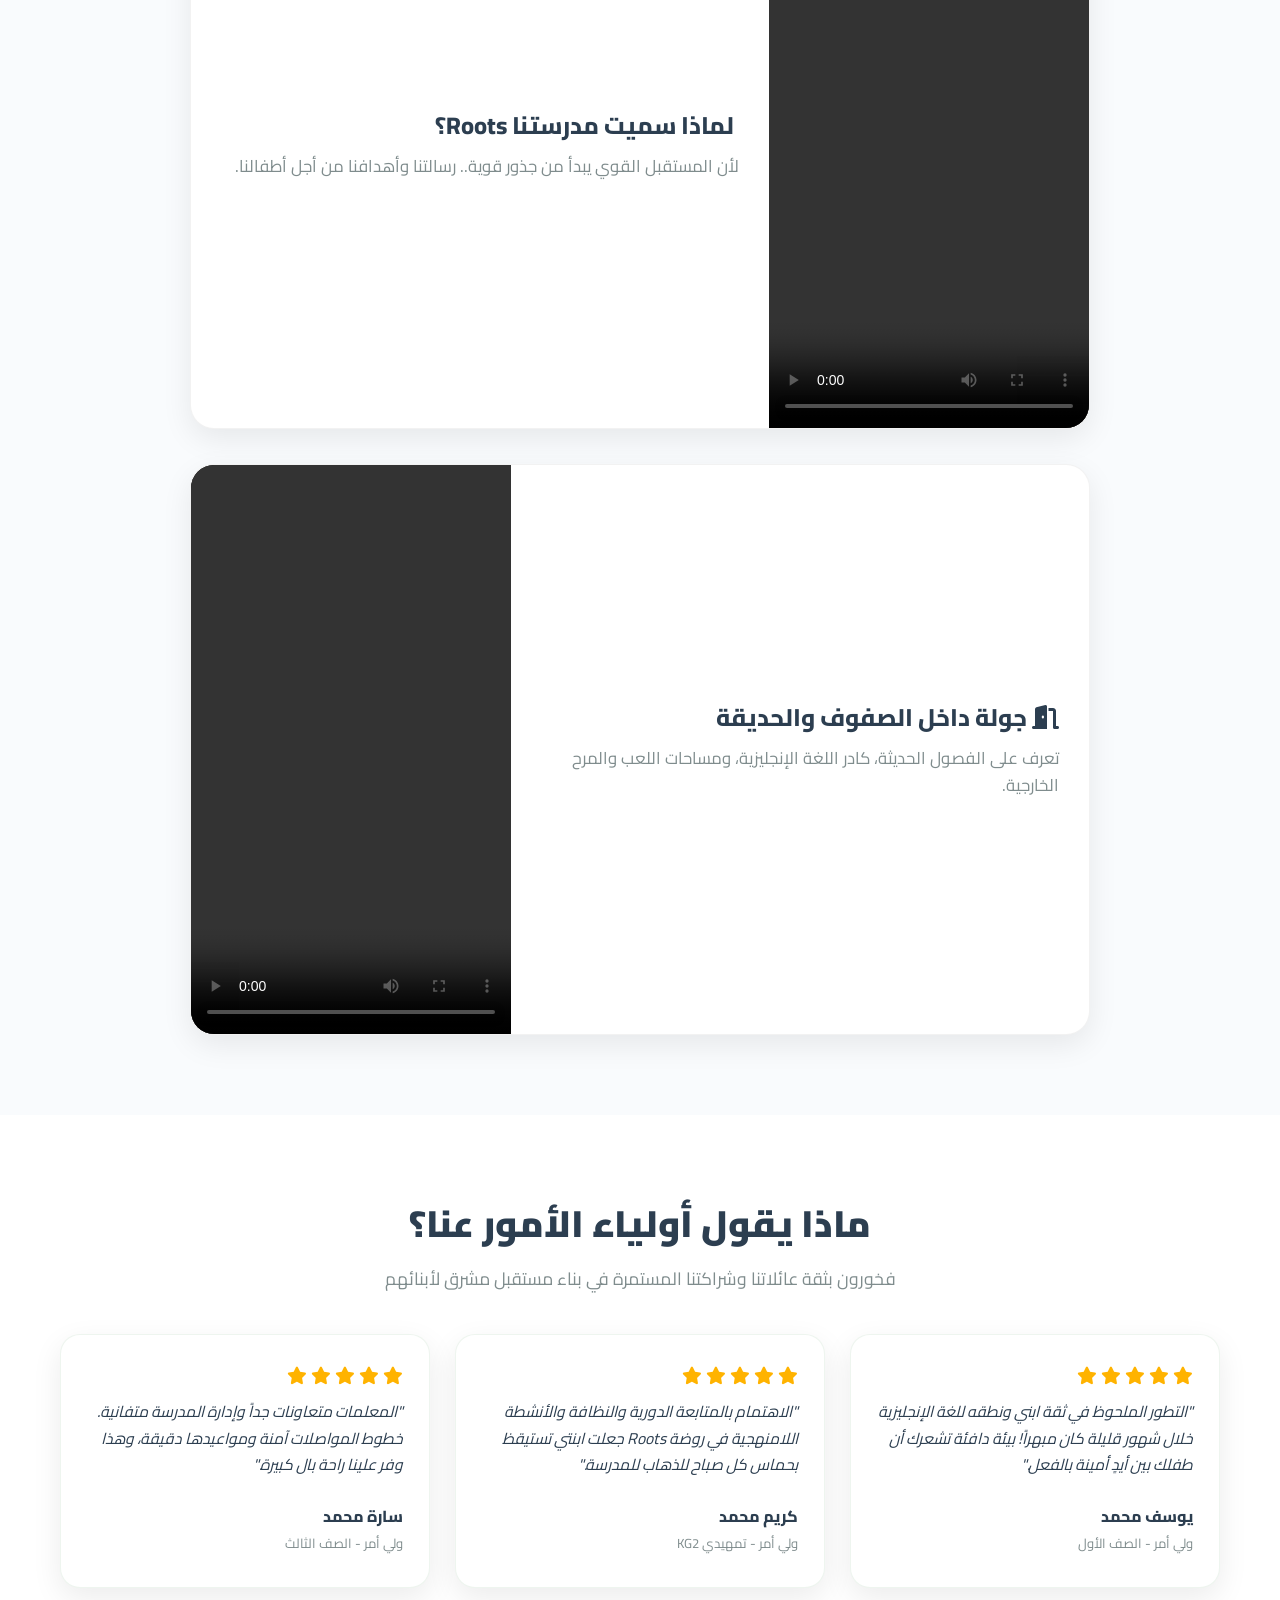
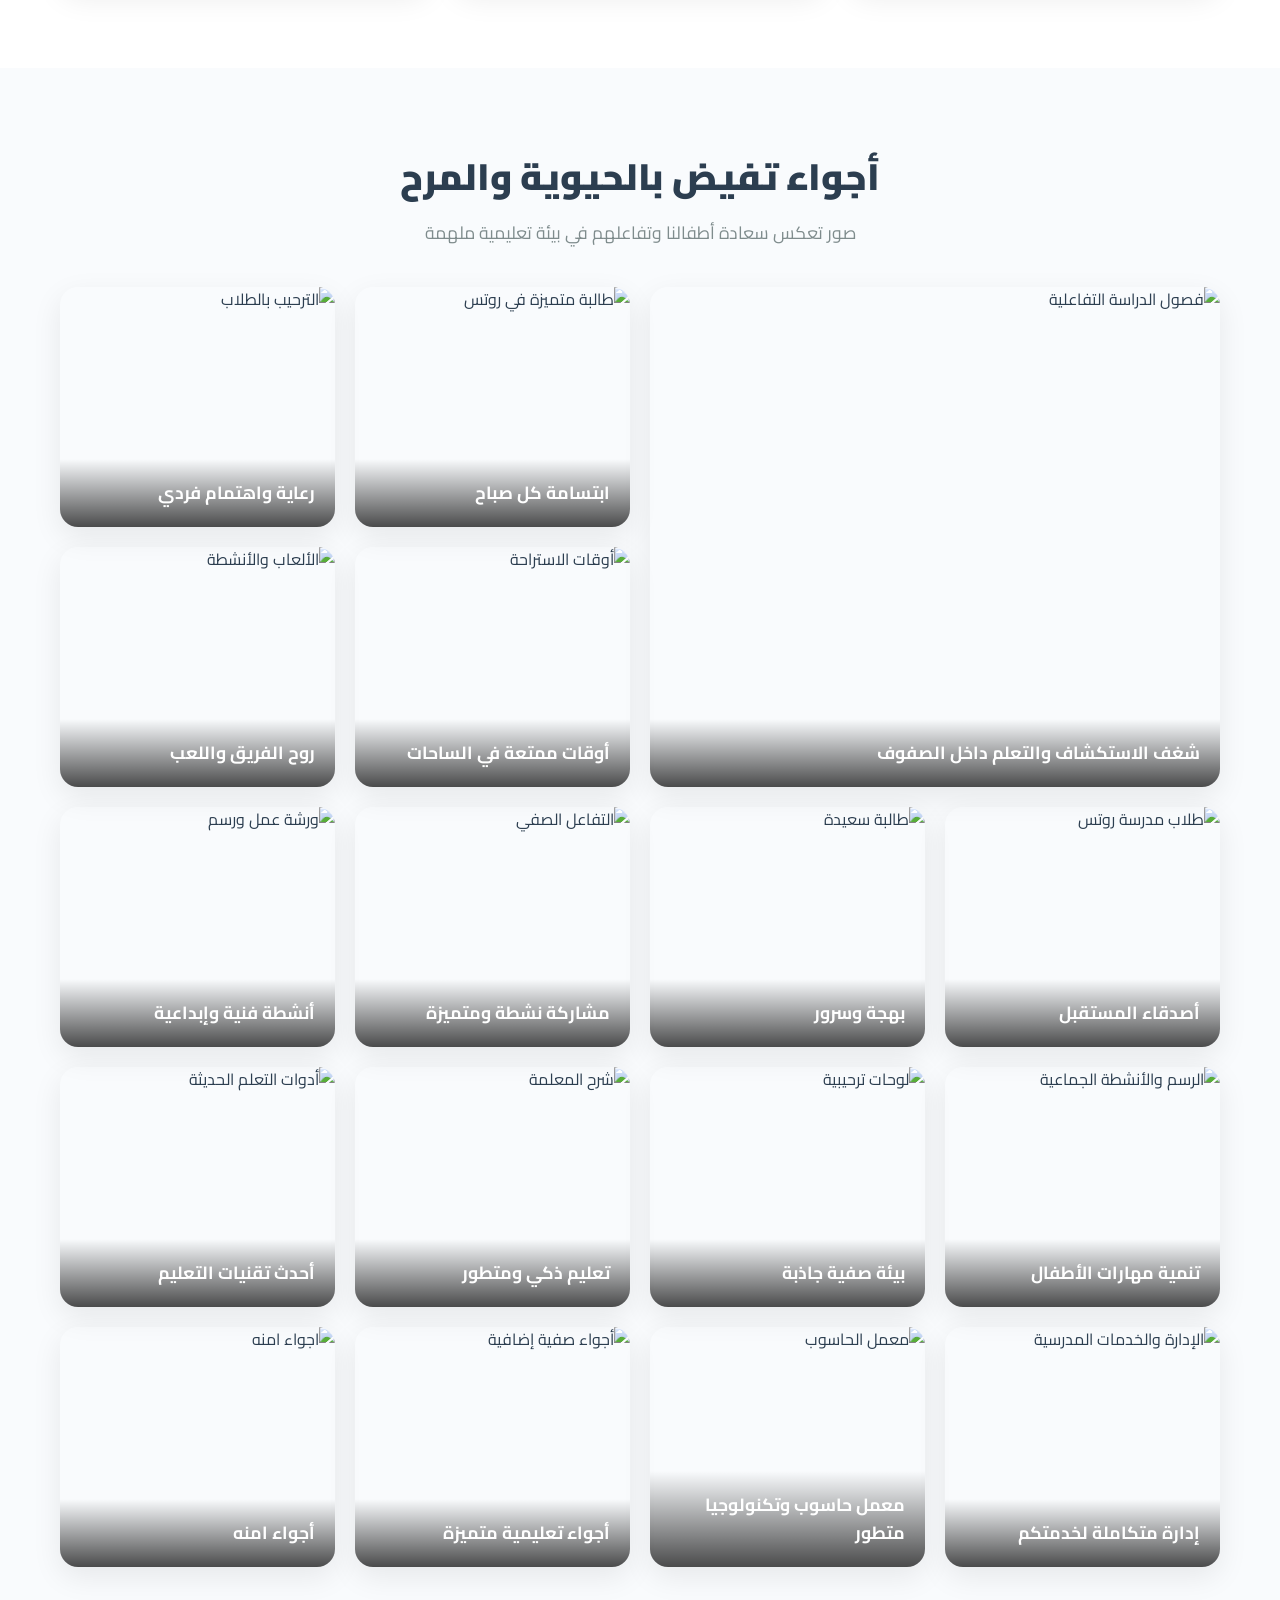
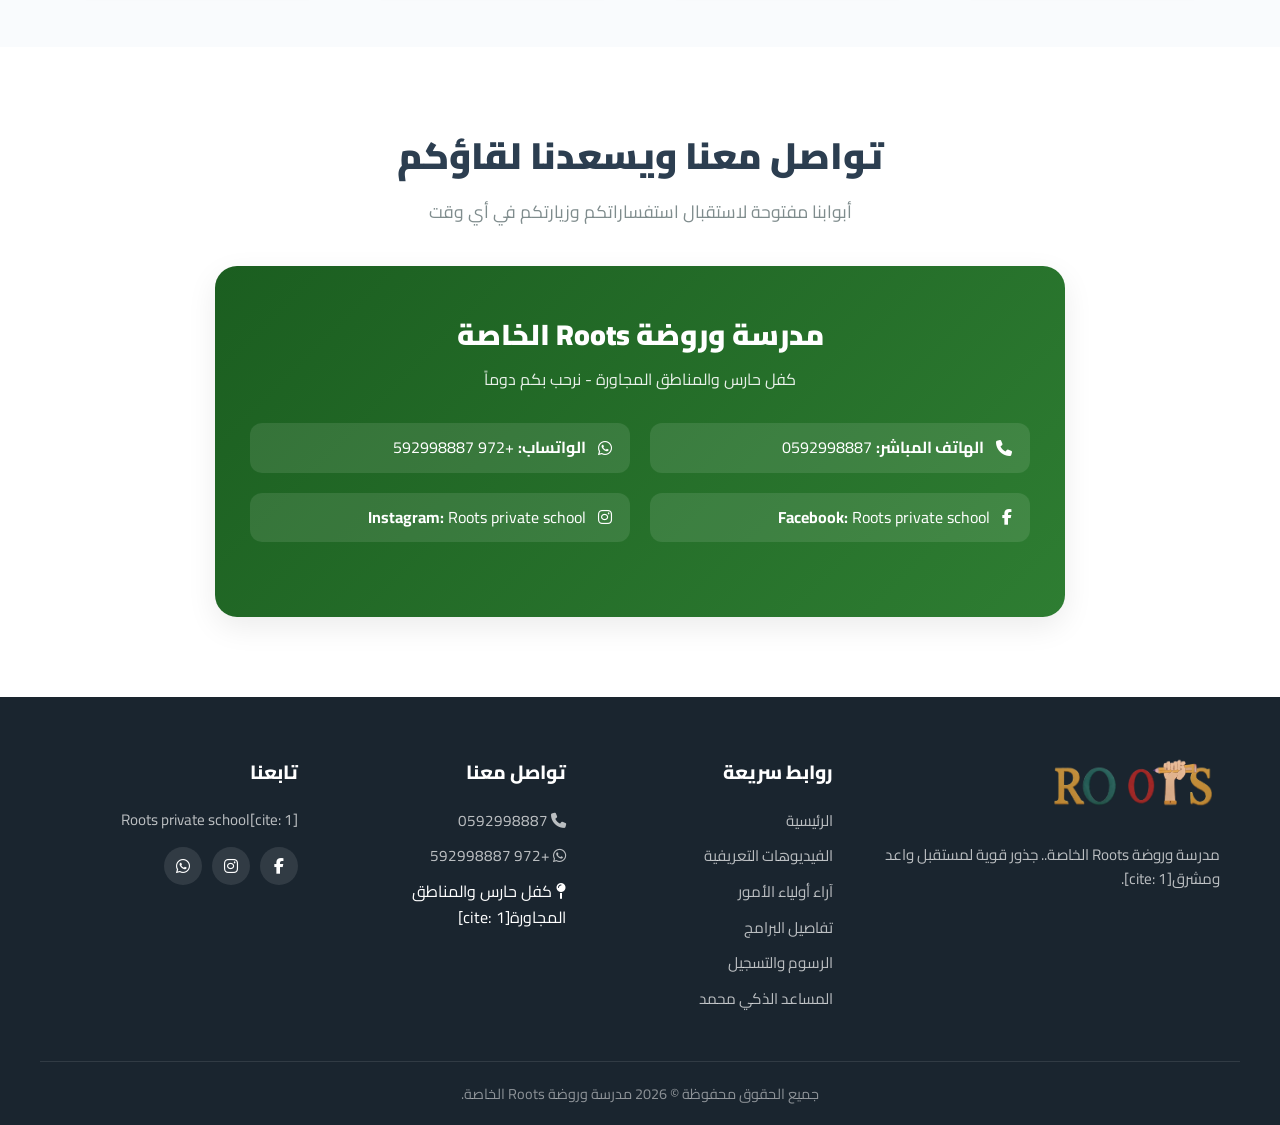
==== commit c87039ce: "Add files via upload" ====
--- a/index.html
+++ b/index.html
@@ -31,7 +31,8 @@
                 <a href="#testimonials" class="nav-link">آراء أولياء الأمور</a>
                 <a href="program-details.html" class="nav-link">تفاصيل البرامج</a>
                 <a href="admission.html" class="nav-link">الرسوم والتسجيل</a>
-                <a href="mohamed-voice.html" class="nav-link"></i> المساعد محمد</a>
+                <a href="mohamed-voice.html" class="nav-link"><i class="fa-solid fa-robot text-green"></i> المساعد
+                    محمد</a>
                 <a href="#contact" class="nav-link">اتصل بنا</a>
             </nav>
             <div class="nav-actions">
@@ -75,8 +76,8 @@
             </div>
             <div class="hero-image">
                 <div class="image-box">
-                    <img src="https://images.unsplash.com/photo-1503676260728-1c00da094a0b?auto=format&fit=crop&w=800&q=80"
-                        alt="بيئة مدرسية مبهجة">
+                    <img src="https://res.cloudinary.com/hhsruuab/image/upload/v1793215606/0I5A0491.jpg"
+                        alt="مبنى مدرسة وروضة Roots الخاصة">
                     <div class="floating-card card-1">
                         <i class="fa-solid fa-shield-heart text-green"></i>
                         <span>بيئة دافئة وآمنة</span>
@@ -159,7 +160,7 @@
         </div>
     </section>
 
-    <!-- آراء أولياء الأمور -->
+    <!-- آراء أولياء الأمور (خالية تماماً من الصور كما طلبت) -->
     <section class="testimonials section-padding" id="testimonials">
         <div class="container">
             <div class="section-header text-center">
@@ -176,7 +177,6 @@
                     <p class="testi-text">"التطور الملحوظ في ثقة ابني ونطقه للغة الإنجليزية خلال شهور قليلة كان مبهراً!
                         بيئة دافئة تشعرك أن طفلك بين أيدٍ أمينة بالفعل."</p>
                     <div class="testi-author">
-                        <div class="author-avatar"><i class="fa-solid fa-user"></i></div>
                         <div>
                             <h4>يوسف محمد</h4>
                             <span>ولي أمر - الصف الأول</span>
@@ -193,7 +193,6 @@
                     <p class="testi-text">"الاهتمام بالمتابعة الدورية والنظافة والأنشطة اللامنهجية في روضة Roots جعلت
                         ابنتي تستيقظ بحماس كل صباح للذهاب للمدرسة."</p>
                     <div class="testi-author">
-                        <div class="author-avatar"><i class="fa-solid fa-user"></i></div>
                         <div>
                             <h4>كريم محمد</h4>
                             <span>ولي أمر - تمهيدي KG2</span>
@@ -210,7 +209,6 @@
                     <p class="testi-text">"المعلمات متعاونات جداً وإدارة المدرسة متفانية. خطوط المواصلات آمنة ومواعيدها
                         دقيقة، وهذا وفر علينا راحة بال كبيرة."</p>
                     <div class="testi-author">
-                        <div class="author-avatar"><i class="fa-solid fa-user"></i></div>
                         <div>
                             <h4>سارة محمد</h4>
                             <span>ولي أمر - الصف الثالث</span>
@@ -230,45 +228,129 @@
             </div>
             <div class="gallery-grid">
                 <div class="gallery-item large">
-                    <img src="https://images.unsplash.com/photo-1544717305-2782549b5136?auto=format&fit=crop&w=800&q=80"
-                        alt="قراءة وتفاعل">
-                    <div class="gallery-overlay">
-                        <h4>شغف الاستكشاف والتعلم</h4>
-                    </div>
-                </div>
-                <div class="gallery-item">
-                    <img src="https://images.unsplash.com/photo-1516627145497-ae6968895b74?auto=format&fit=crop&w=600&q=80"
-                        alt="ابتسامة">
+                    <img src="https://res.cloudinary.com/hhsruuab/image/upload/v1793215463/0I5A0305.jpg"
+                        alt="فصول الدراسة التفاعلية">
+                    <div class="gallery-overlay">
+                        <h4>شغف الاستكشاف والتعلم داخل الصفوف</h4>
+                    </div>
+                </div>
+                <div class="gallery-item">
+                    <img src="https://res.cloudinary.com/hhsruuab/image/upload/v1793215406/0I5A0171.jpg"
+                        alt="طالبة متميزة في روتس">
                     <div class="gallery-overlay">
                         <h4>ابتسامة كل صباح</h4>
                     </div>
                 </div>
                 <div class="gallery-item">
-                    <img src="https://images.unsplash.com/photo-1580582932707-520aed937b7b?auto=format&fit=crop&w=600&q=80"
-                        alt="صفوف دراسية">
-                    <div class="gallery-overlay">
-                        <h4>فصول نموذجية مجهزة</h4>
-                    </div>
-                </div>
-                <div class="gallery-item">
-                    <img src="https://images.unsplash.com/photo-1497633762265-9d179a990aa6?auto=format&fit=crop&w=600&q=80"
-                        alt="أنشطة">
-                    <div class="gallery-overlay">
-                        <h4>إبداع لا يتوقف</h4>
-                    </div>
-                </div>
-                <div class="gallery-item">
-                    <img src="https://images.unsplash.com/photo-1571260899304-425eee4c7efc?auto=format&fit=crop&w=600&q=80"
-                        alt="تعاون">
-                    <div class="gallery-overlay">
-                        <h4>روح الفريق الواحد</h4>
-                    </div>
-                </div>
-            </div>
-        </div>
-    </section>
-
-    <!-- قسم اتصل بنا (تم إرجاعه هنا) -->
+                    <img src="https://res.cloudinary.com/hhsruuab/image/upload/v1793215435/0I5A0175.jpg"
+                        alt="الترحيب بالطلاب">
+                    <div class="gallery-overlay">
+                        <h4>رعاية واهتمام فردي</h4>
+                    </div>
+                </div>
+                <div class="gallery-item">
+                    <img src="https://res.cloudinary.com/hhsruuab/image/upload/v1793215527/0I5A0213.jpg"
+                        alt="أوقات الاستراحة">
+                    <div class="gallery-overlay">
+                        <h4>أوقات ممتعة في الساحات</h4>
+                    </div>
+                </div>
+                <div class="gallery-item">
+                    <img src="https://res.cloudinary.com/hhsruuab/image/upload/v1793215456/0I5A0234.jpg"
+                        alt="الألعاب والأنشطة">
+                    <div class="gallery-overlay">
+                        <h4>روح الفريق واللعب</h4>
+                    </div>
+                </div>
+                <div class="gallery-item">
+                    <img src="https://res.cloudinary.com/hhsruuab/image/upload/v1793215465/0I5A0248.jpg"
+                        alt="طلاب مدرسة روتس">
+                    <div class="gallery-overlay">
+                        <h4>أصدقاء المستقبل</h4>
+                    </div>
+                </div>
+                <div class="gallery-item">
+                    <img src="https://res.cloudinary.com/hhsruuab/image/upload/v1793215425/0I5A0274.jpg"
+                        alt="طالبة سعيدة">
+                    <div class="gallery-overlay">
+                        <h4>بهجة وسرور</h4>
+                    </div>
+                </div>
+                <div class="gallery-item">
+                    <img src="https://res.cloudinary.com/hhsruuab/image/upload/v1793215487/0I5A0306.jpg"
+                        alt="التفاعل الصفي">
+                    <div class="gallery-overlay">
+                        <h4>مشاركة نشطة ومتميزة</h4>
+                    </div>
+                </div>
+                <div class="gallery-item">
+                    <img src="https://res.cloudinary.com/hhsruuab/image/upload/v1793215528/0I5A0315.jpg"
+                        alt="ورشة عمل ورسم">
+                    <div class="gallery-overlay">
+                        <h4>أنشطة فنية وإبداعية</h4>
+                    </div>
+                </div>
+                <div class="gallery-item">
+                    <img src="https://res.cloudinary.com/hhsruuab/image/upload/v1793215571/0I5A0321.jpg"
+                        alt="الرسم والأنشطة الجماعية">
+                    <div class="gallery-overlay">
+                        <h4>تنمية مهارات الأطفال</h4>
+                    </div>
+                </div>
+                <div class="gallery-item">
+                    <img src="https://res.cloudinary.com/hhsruuab/image/upload/v1793215527/0I5A0359.jpg"
+                        alt="لوحات ترحيبية">
+                    <div class="gallery-overlay">
+                        <h4>بيئة صفية جاذبة</h4>
+                    </div>
+                </div>
+                <div class="gallery-item">
+                    <img src="https://res.cloudinary.com/hhsruuab/image/upload/v1793215588/0I5A0399.jpg"
+                        alt="شرح المعلمة">
+                    <div class="gallery-overlay">
+                        <h4>تعليم ذكي ومتطور</h4>
+                    </div>
+                </div>
+                <div class="gallery-item">
+                    <img src="https://res.cloudinary.com/hhsruuab/image/upload/v1793215599/0I5A0401.jpg"
+                        alt="أدوات التعلم الحديثة">
+                    <div class="gallery-overlay">
+                        <h4>أحدث تقنيات التعليم</h4>
+                    </div>
+                </div>
+                <div class="gallery-item">
+                    <img src="https://res.cloudinary.com/hhsruuab/image/upload/v1793215576/0I5A0424.jpg"
+                        alt="الإدارة والخدمات المدرسية">
+                    <div class="gallery-overlay">
+                        <h4>إدارة متكاملة لخدمتكم</h4>
+                    </div>
+                </div>
+                <div class="gallery-item">
+                    <img src="https://res.cloudinary.com/hhsruuab/image/upload/v1793215604/0I5A0450.jpg"
+                        alt="معمل الحاسوب">
+                    <div class="gallery-overlay">
+                        <h4>معمل حاسوب وتكنولوجيا متطور</h4>
+                    </div>
+                </div>
+                <div class="gallery-item">
+                    <img src="https://res.cloudinary.com/hhsruuab/image/upload/v1793215527/0I5A0359.jpg"
+                        alt="أجواء صفية إضافية">
+                    <div class="gallery-overlay">
+                        <h4>أجواء تعليمية متميزة</h4>
+                    </div>
+                </div>
+                <div class="gallery-item">
+                    <img src="https://res.cloudinary.com/hhsruuab/image/upload/v1793215535/0I5A0347.jpg"
+                        alt="اجواء امنه">
+                    <div class="gallery-overlay">
+                        <h4>أجواء امنه</h4>
+                    </div>
+                </div>
+            </div>
+        </div>
+    </section>
+
+    <!-- قسم اتصل بنا -->
     <section class="contact section-padding" id="contact">
         <div class="container">
             <div class="section-header text-center">
